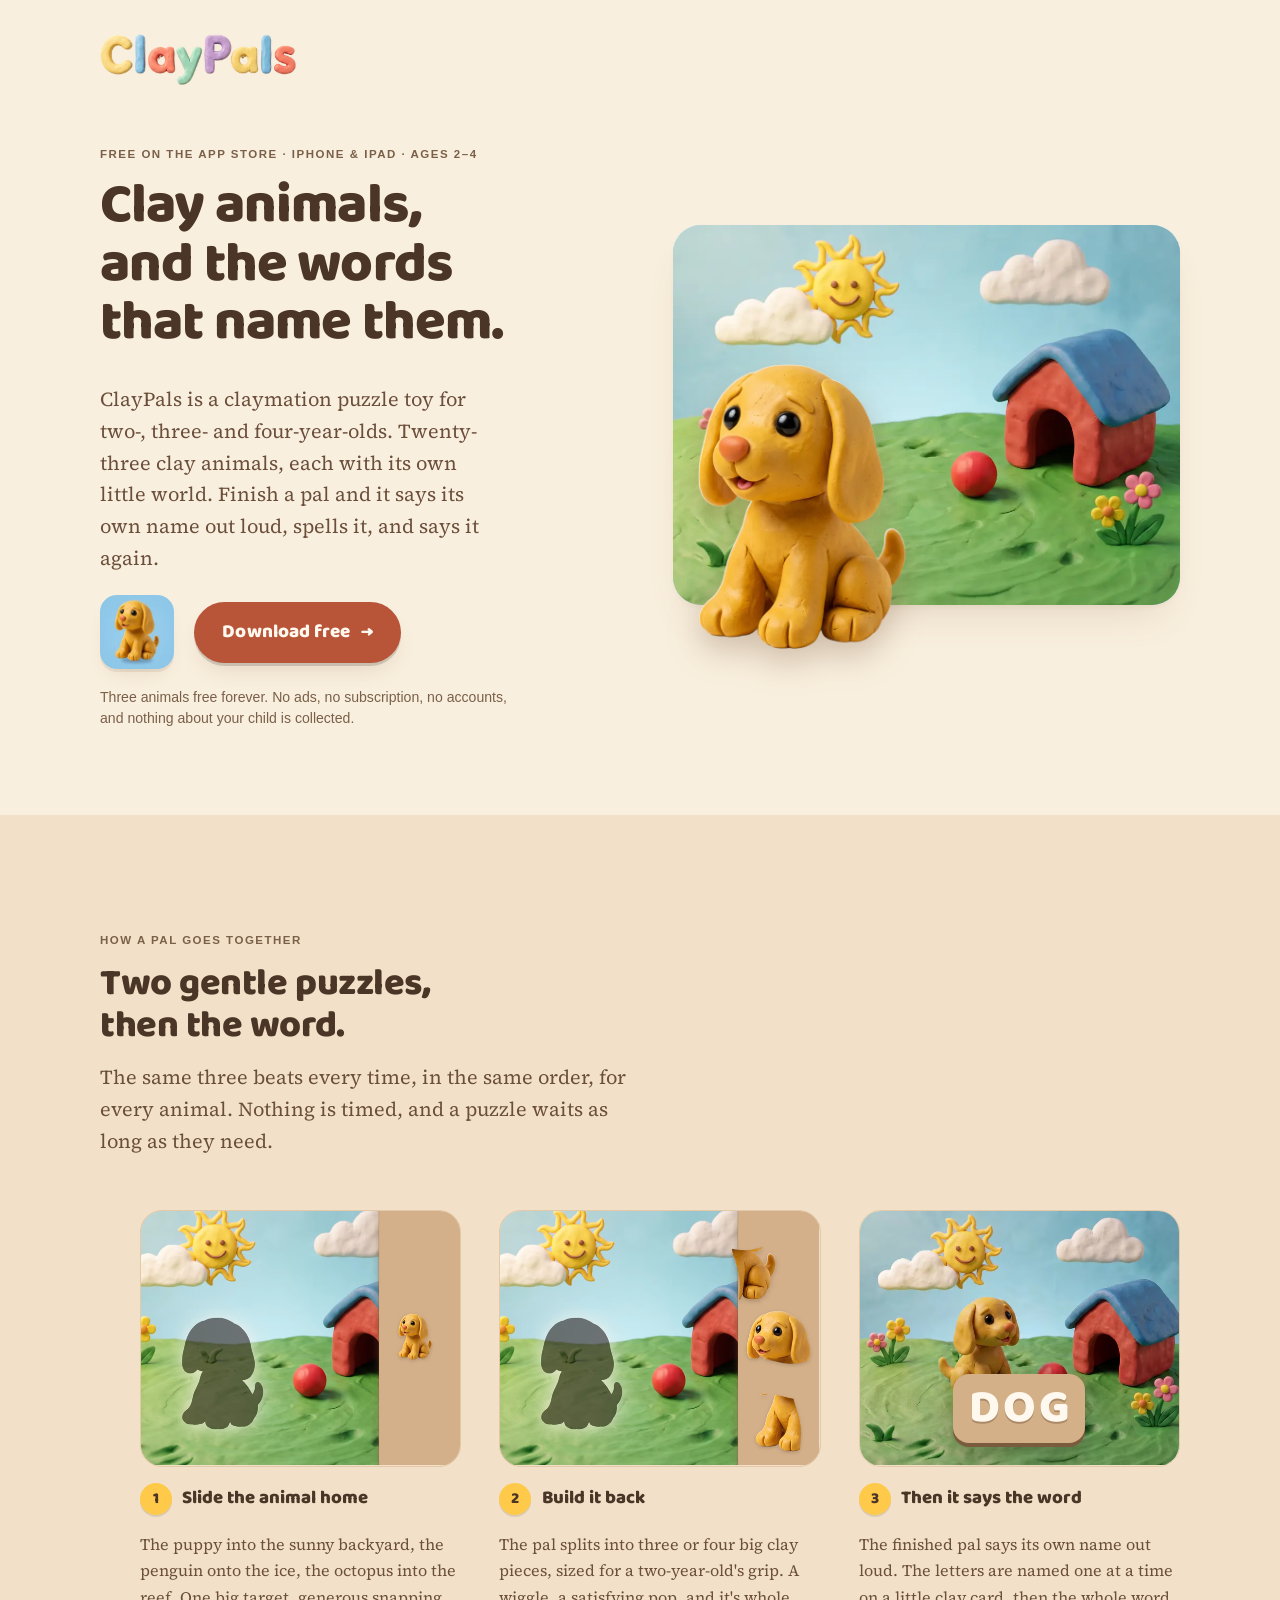
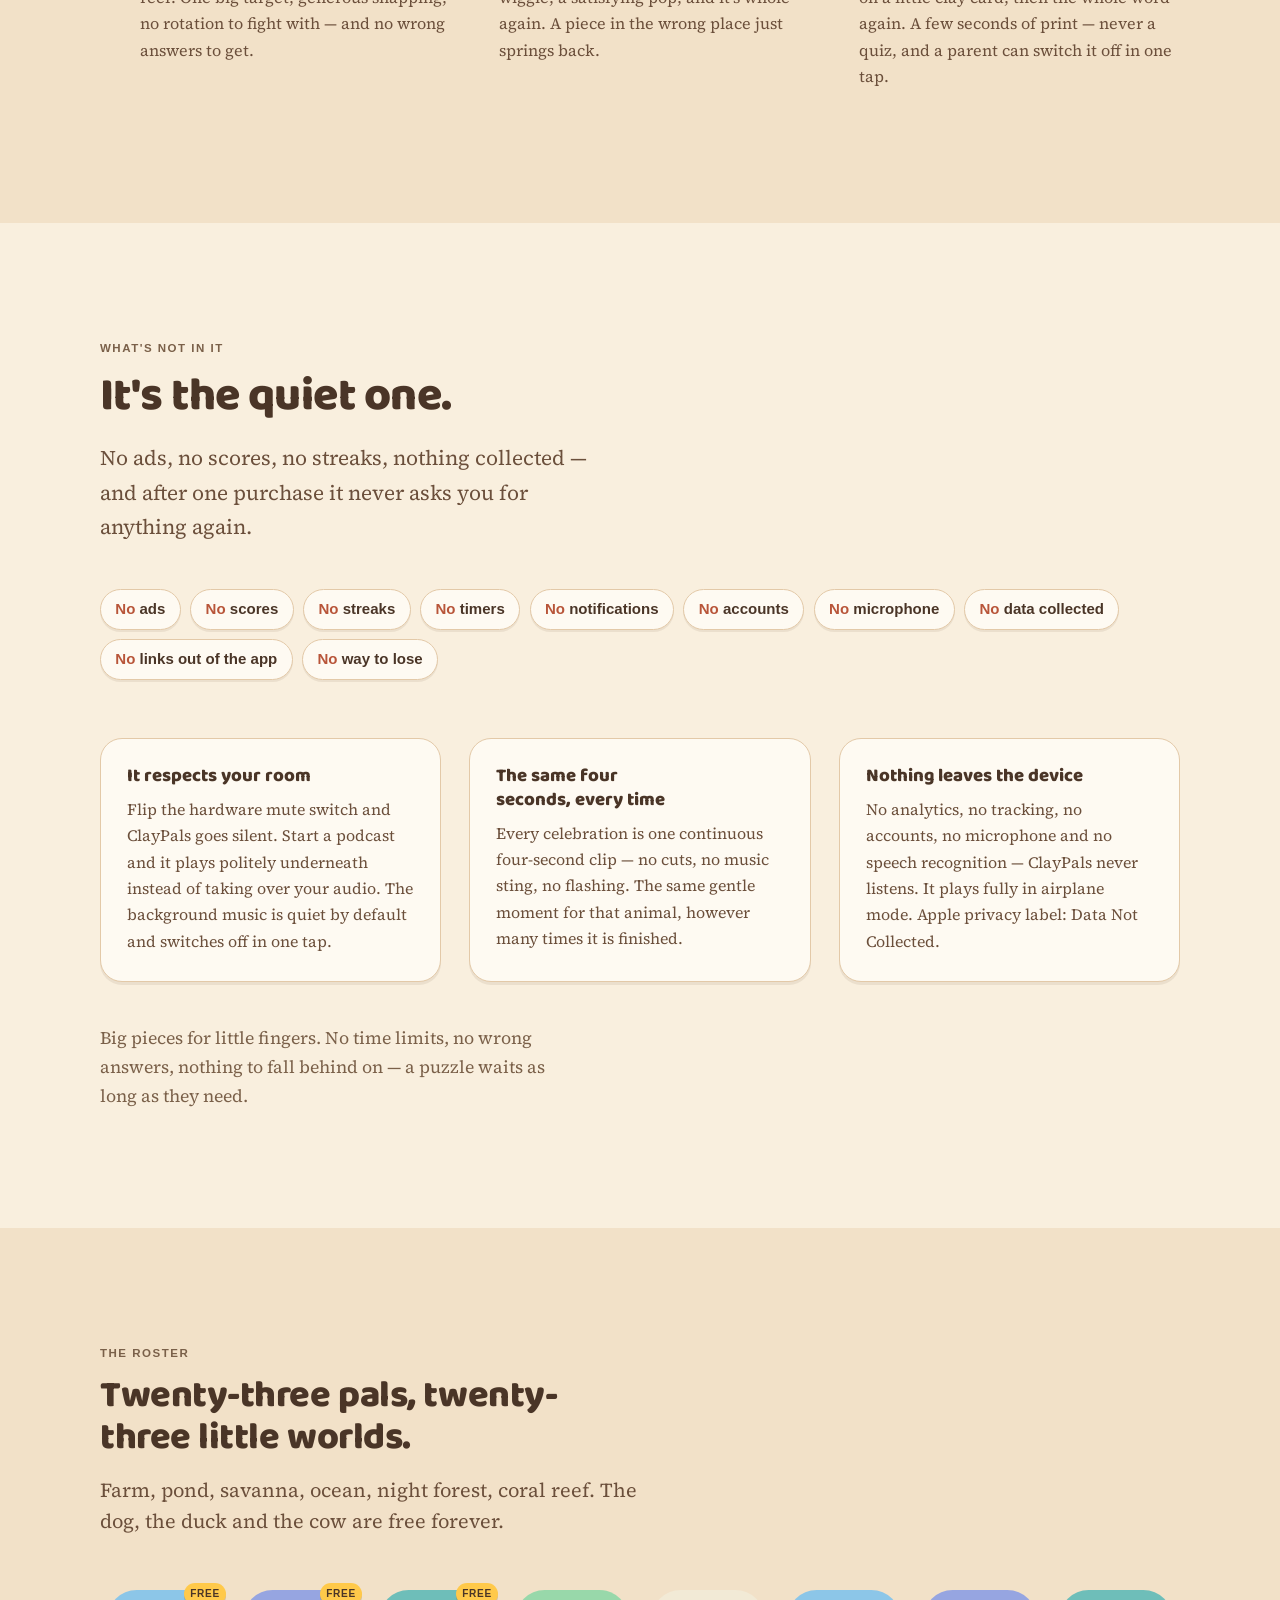
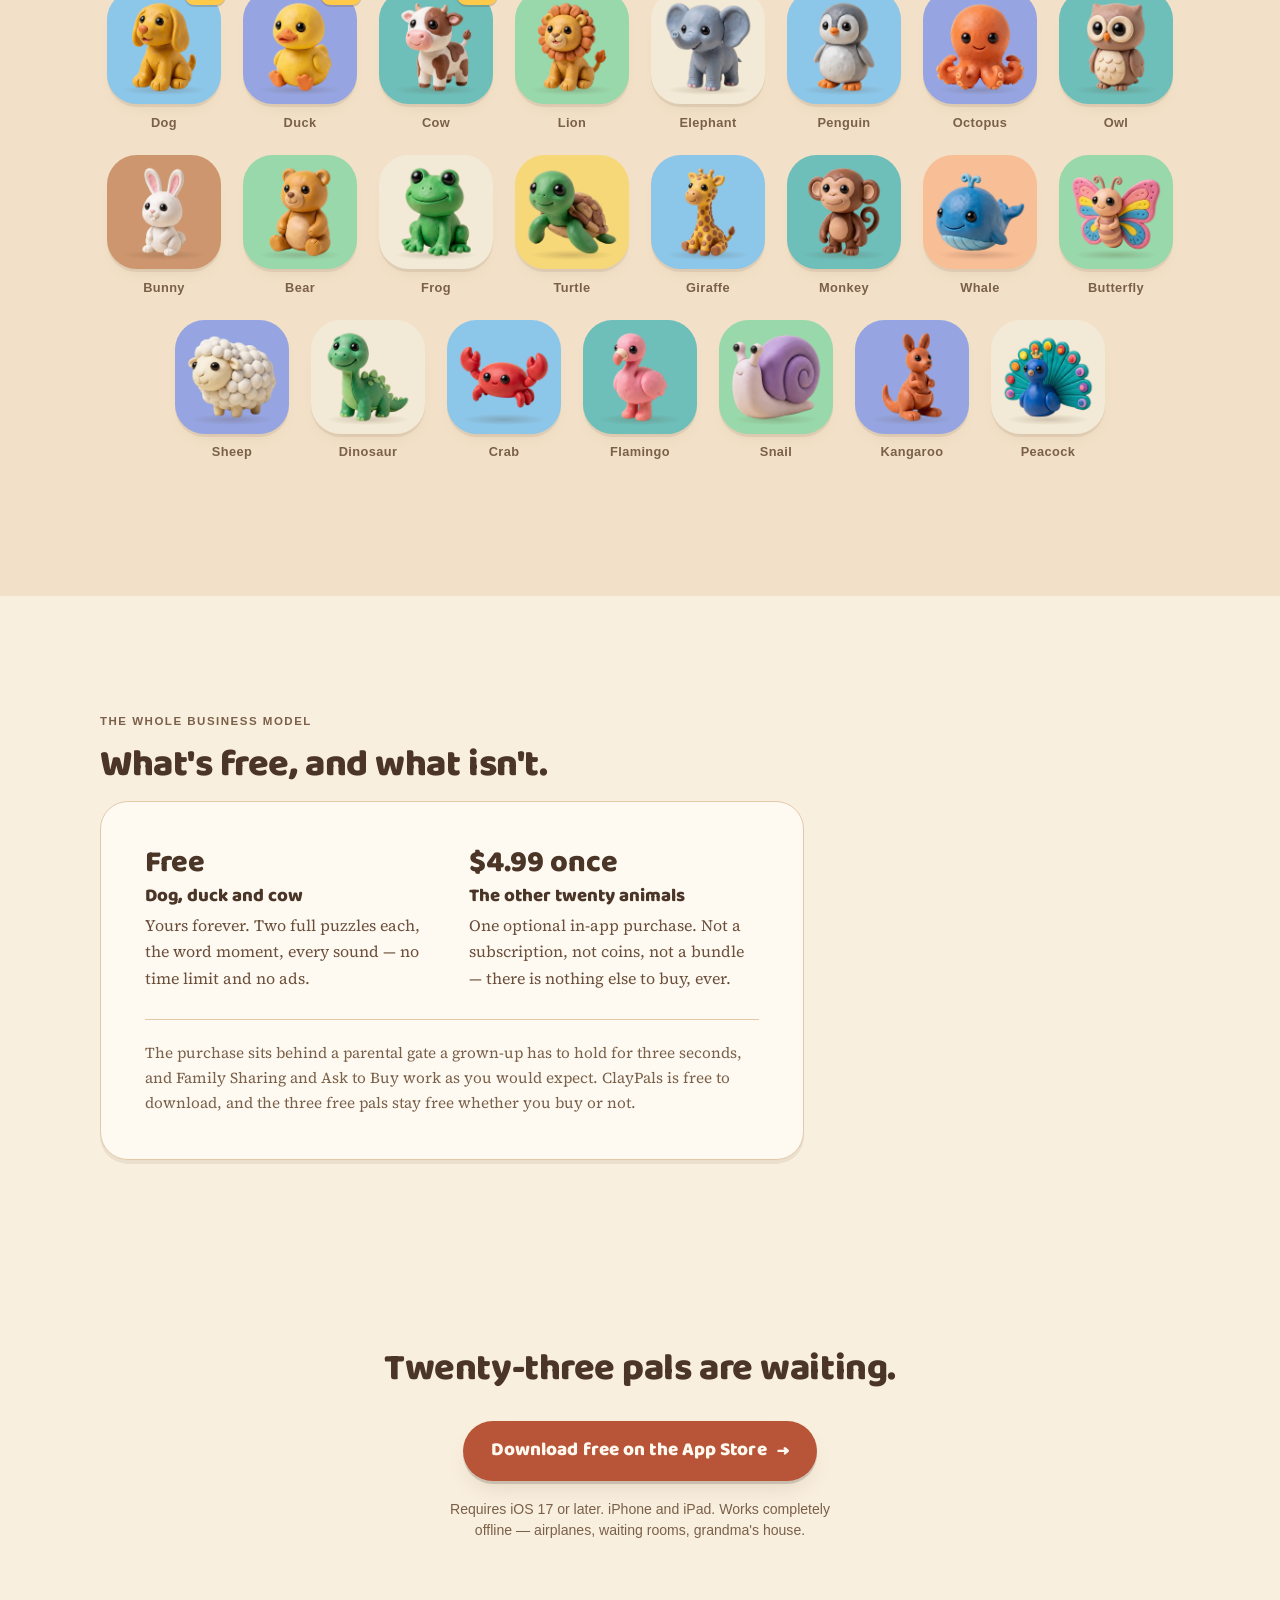
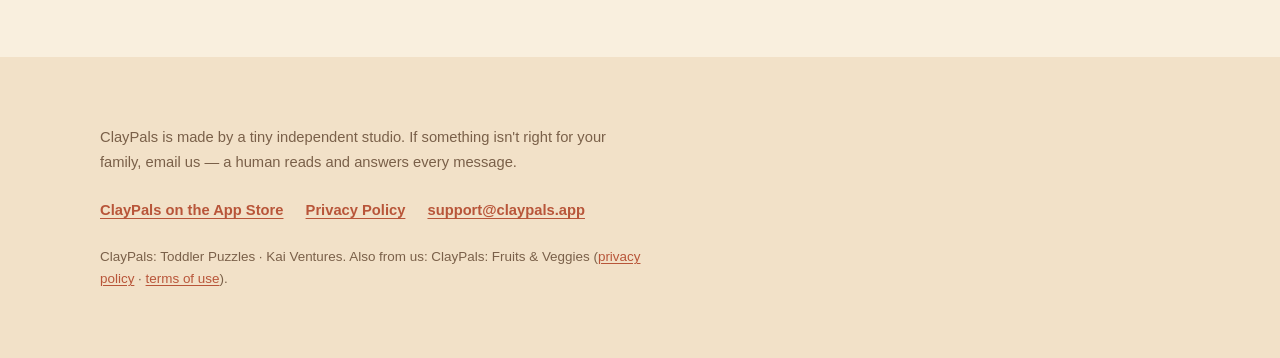
==== index.html @ 38883e99 "site: track App Store clicks as ViewContent / app_store_click Fires Meta ViewContent and a GA4 app_s" ====
<!doctype html>
<html lang="en">
<head>
<!-- Google tag (gtag.js) -->
<script async src="https://www.googletagmanager.com/gtag/js?id=G-KVS5B771EK"></script>
<script>
  window.dataLayer = window.dataLayer || [];
  function gtag(){dataLayer.push(arguments);}
  gtag('js', new Date());

  gtag('config', 'G-KVS5B771EK');
</script>

<!-- Meta Pixel Code -->
<script>
!function(f,b,e,v,n,t,s)
{if(f.fbq)return;n=f.fbq=function(){n.callMethod?
n.callMethod.apply(n,arguments):n.queue.push(arguments)};
if(!f._fbq)f._fbq=n;n.push=n;n.loaded=!0;n.version='2.0';
n.queue=[];t=b.createElement(e);t.async=!0;
t.src=v;s=b.getElementsByTagName(e)[0];
s.parentNode.insertBefore(t,s)}(window, document,'script',
'https://connect.facebook.net/en_US/fbevents.js');
fbq('init', '1693906458397139');
fbq('track', 'PageView');
</script>
<noscript><img height="1" width="1" style="display:none"
src="https://www.facebook.com/tr?id=1693906458397139&ev=PageView&noscript=1"
/></noscript>
<!-- End Meta Pixel Code -->

<meta charset="utf-8">
<meta name="viewport" content="width=device-width, initial-scale=1, viewport-fit=cover">
<title>ClayPals: Toddler Puzzles — a claymation puzzle toy for ages 2–4</title>
<meta name="description" content="Fit the clay puppy into his yard, then build him back from big pieces. 23 clay animals for 2–4 year olds. Free on the App Store — no ads, no scores, nothing collected.">
<link rel="canonical" href="https://claypals.app/">

<meta property="og:type" content="website">
<meta property="og:site_name" content="ClayPals">
<meta property="og:title" content="ClayPals — a claymation puzzle toy for 2–4 year olds">
<meta property="og:description" content="Clay animals, and the words that name them. 23 claymation puzzles, free on the App Store. No ads, no scores, nothing collected.">
<meta property="og:url" content="https://claypals.app/">
<meta property="og:image" content="https://claypals.app/assets/img/og-cover.jpg">
<meta property="og:image:width" content="1200">
<meta property="og:image:height" content="630">
<meta property="og:image:alt" content="A yellow clay puppy sitting in a green clay backyard, beside the word ClayPals.">
<meta name="twitter:card" content="summary_large_image">
<meta name="twitter:title" content="ClayPals — a claymation puzzle toy for 2–4 year olds">
<meta name="twitter:description" content="Clay animals, and the words that name them. Free on the App Store.">
<meta name="twitter:image" content="https://claypals.app/assets/img/og-cover.jpg">

<!-- Light is the default everywhere, regardless of the visitor's OS setting: the
     app itself is warm cream and the page should look like the app. No
     `media=(prefers-color-scheme)` variant here on purpose — a second, dark
     theme-color would hand a dark-mode phone a dark browser chrome around a
     light page. Dark stays available as an explicit opt-in via
     :root[data-theme="dark"]. -->
<meta name="theme-color" content="#f9efde">
<meta name="apple-itunes-app" content="app-id=6794948298">
<link rel="icon" href="assets/icon/favicon-32.png" sizes="32x32">
<link rel="apple-touch-icon" href="assets/icon/apple-touch-icon.png">

<link rel="preload" href="assets/fonts/baloo800.woff2" as="font" type="font/woff2" crossorigin>
<link rel="preload" href="assets/fonts/ss4-400.woff2" as="font" type="font/woff2" crossorigin>

<style>
/* ── Faces ─────────────────────────────────────────────────────────────── */
@font-face{font-family:"Baloo 2";src:url(assets/fonts/baloo800.woff2) format("woff2");font-weight:800;font-style:normal;font-display:swap}
@font-face{font-family:"Baloo 2";src:url(assets/fonts/baloo600.woff2) format("woff2");font-weight:600;font-style:normal;font-display:swap}
@font-face{font-family:"Source Serif 4";src:url(assets/fonts/ss4-400.woff2) format("woff2");font-weight:400;font-style:normal;font-display:swap}
@font-face{font-family:"Source Serif 4";src:url(assets/fonts/ss4-600.woff2) format("woff2");font-weight:600;font-style:normal;font-display:swap}

/* ── Tokens ────────────────────────────────────────────────────────────── */
:root{
  /* Every value below is lifted from the app: ClayPalette.swift, StorePalette
     (ParentalGate.swift) and the tileColor entries in puzzles.json. */
  --bg:#f9efde;            /* ClayPalette.cream */
  --bg-sunk:#f2e1c8;       /* ClayPalette.warmSand */
  --surface:#fefaf2;
  --rim:#e3c9a8;           /* StorePalette.tileRim */
  --ink:#4a3527;
  --ink-body:#6b4f3b;      /* StorePalette.text */
  --ink-soft:#7a6049;
  --terra:#e07a5e;         /* StorePalette.buy */
  --terra-press:#b85539;
  --btn-bg:#b85539;
  --btn-ink:#fff8ee;
  --sky:#8cc6e8;           /* puzzles.json skyBlue — the app icon's ground */
  --shelf:#d3b087;         /* ClayPalette.shelf */
  --shelf-shadow:#7b5b3e;  /* ClayPalette.shelfShadow */
  --star:#ffc94a;          /* StorePalette.star */
  --cast:rgba(123,91,62,.20);
  --cast-soft:rgba(123,91,62,.11);

  --measure:34rem;
  --gutter:clamp(20px,5vw,40px);
  --section:clamp(64px,11vw,116px);
  --radius:28px;
}
/* Dark palette — a dim room, not an inversion. Clay keeps its warmth.
   OPT-IN ONLY. The `@media (prefers-color-scheme:dark)` block that used to sit
   here was removed deliberately: a parent on a dark-mode phone was getting a
   dark page for an app that is warm cream. The tokens in :root above are the
   light ones and they are the default for everyone; dark applies only when
   something explicitly stamps data-theme="dark" on <html>. If a dark rule is
   ever added elsewhere in this file it must be scoped the same way — an
   OS-driven media query anywhere leaves a half-dark page. */
:root[data-theme="dark"]{
  --bg:#241c15; --bg-sunk:#1a140e; --surface:#33261c; --rim:#4c3a2b;
  --ink:#f7e9d4; --ink-body:#e2d1bb; --ink-soft:#bda68d;
  --terra:#ea8b70; --terra-press:#f0a289;
  --btn-bg:#e07a5e; --btn-ink:#2a1e15;
  --shelf:#7b5b3e; --shelf-shadow:#120d09;
  --cast:rgba(0,0,0,.42); --cast-soft:rgba(0,0,0,.28);
}
:root[data-theme="light"]{
  --bg:#f9efde; --bg-sunk:#f2e1c8; --surface:#fefaf2; --rim:#e3c9a8;
  --ink:#4a3527; --ink-body:#6b4f3b; --ink-soft:#7a6049;
  --terra:#e07a5e; --terra-press:#b85539;
  --btn-bg:#b85539; --btn-ink:#fff8ee;
  --shelf:#d3b087; --shelf-shadow:#7b5b3e;
  --cast:rgba(123,91,62,.20); --cast-soft:rgba(123,91,62,.11);
}

/* ── Base ──────────────────────────────────────────────────────────────── */
*,*::before,*::after{box-sizing:border-box}
html{-webkit-text-size-adjust:100%}
body{
  margin:0;background:var(--bg);color:var(--ink-body);
  font-family:"Source Serif 4",Georgia,"Times New Roman",serif;
  font-size:17px;line-height:1.66;
  -webkit-font-smoothing:antialiased;
  overflow-x:hidden;
}
img{max-width:100%;height:auto;display:block}
a{color:var(--terra-press);text-underline-offset:.18em;text-decoration-thickness:.08em}
a:hover{color:var(--terra)}
:focus-visible{outline:3px solid var(--terra);outline-offset:3px;border-radius:6px}

h1,h2,h3,.wordmark,.btn{font-family:"Baloo 2",ui-rounded,"Trebuchet MS",system-ui,sans-serif;font-weight:800;color:var(--ink);text-wrap:balance}
h1{font-size:clamp(2.05rem,6.4vw,3.5rem);line-height:1.05;letter-spacing:-.015em;margin:0 0 .55em}
h2{font-size:clamp(1.55rem,4.4vw,2.35rem);line-height:1.12;letter-spacing:-.012em;margin:0 0 .4em}
h3{font-size:1.16rem;line-height:1.28;margin:0 0 .3em}
p{margin:0 0 1.05em}
p:last-child{margin-bottom:0}

.label{
  font-family:ui-sans-serif,-apple-system,BlinkMacSystemFont,"Segoe UI",Roboto,sans-serif;
  font-size:.72rem;font-weight:650;letter-spacing:.13em;text-transform:uppercase;
  color:var(--ink-soft);margin:0 0 1.1em;
}
.lead{font-size:clamp(1.06rem,2.1vw,1.24rem);line-height:1.6;color:var(--ink-body)}

.wrap{width:min(1080px,100% - var(--gutter)*2);margin-inline:auto}
.prose{max-width:var(--measure)}
section{padding-block:var(--section)}

/* ── Buttons ───────────────────────────────────────────────────────────── */
.btn{
  display:inline-flex;align-items:center;gap:.55em;
  background:var(--btn-bg);color:var(--btn-ink);
  font-size:1.18rem;font-weight:800;letter-spacing:.005em;
  padding:.78em 1.5em;border-radius:999px;text-decoration:none;
  box-shadow:0 3px 0 rgba(0,0,0,.14), 0 12px 22px -8px var(--cast);
  transition:transform .16s cubic-bezier(.2,.9,.3,1.4), box-shadow .16s ease, background-color .16s ease;
}
.btn:hover{color:var(--btn-ink);transform:translateY(-2px);box-shadow:0 5px 0 rgba(0,0,0,.14),0 18px 28px -10px var(--cast)}
.btn:active{transform:translateY(2px);box-shadow:0 1px 0 rgba(0,0,0,.14),0 6px 14px -8px var(--cast)}
.btn .arrow{font-size:.9em;transform:translateY(.04em)}
.btn-note{
  font-family:ui-sans-serif,-apple-system,BlinkMacSystemFont,"Segoe UI",Roboto,sans-serif;
  font-size:.88rem;line-height:1.5;color:var(--ink-soft);margin:1.05em 0 0;max-width:26rem;
}

/* ── Header ────────────────────────────────────────────────────────────── */
.masthead{padding-top:clamp(22px,4vw,34px)}
.wordmark{display:inline-block;text-decoration:none}
.wordmark img{width:clamp(148px,22vw,196px);height:auto}

/* App icon beside the CTA, so the page and the store listing read as one
   product. Corner radius matches how iOS renders a home-screen icon. */
.cta-row{display:flex;align-items:center;gap:clamp(14px,2.5vw,20px);flex-wrap:wrap;margin:0 0 1.05em}
.appicon{
  width:74px;height:74px;flex:none;border-radius:23%;
  box-shadow:0 3px 0 var(--cast-soft),0 10px 20px -10px var(--cast);
}

/* ── Hero ──────────────────────────────────────────────────────────────── */
.hero{padding-top:clamp(30px,6vw,52px);padding-bottom:clamp(48px,8vw,86px)}
.hero-grid{display:grid;gap:clamp(38px,6vw,54px);align-items:center}
@media (min-width:900px){.hero-grid{grid-template-columns:1.02fr 1fr;gap:56px}}
.hero h1{text-wrap:pretty}
.hero .lead{max-width:38ch}
@media (min-width:900px){.hero h1{max-width:15ch;text-wrap:balance}}

/* The diorama: the scene as a photographed plate, the pal standing in it. */
.diorama{position:relative;isolation:isolate;padding-bottom:clamp(26px,5vw,44px)}
.plate{
  position:relative;border-radius:var(--radius);overflow:hidden;
  background:var(--sky);aspect-ratio:4/3;
  box-shadow:0 2px 0 rgba(255,255,255,.5) inset, 0 22px 40px -18px var(--cast), 0 3px 10px -4px var(--cast-soft);
}
.plate img{width:100%;height:100%;object-fit:cover}
.pal{
  position:absolute;left:5%;bottom:0;width:41%;z-index:2;
  filter:drop-shadow(0 14px 16px rgba(123,91,62,.32));
  transform-origin:50% 100%;
}
.pal-shadow{
  position:absolute;left:9%;bottom:calc(clamp(26px,5vw,44px) - 6px);width:40%;height:22px;
  background:radial-gradient(ellipse at center,var(--cast) 0%,rgba(123,91,62,0) 70%);
  z-index:1;
}
:root[data-theme="dark"] .pal-shadow{background:radial-gradient(ellipse at center,rgba(0,0,0,.5) 0%,rgba(0,0,0,0) 70%)}

/* ── Steps ─────────────────────────────────────────────────────────────── */
.band{background:var(--bg-sunk)}
.steps{display:grid;gap:clamp(30px,5vw,44px);margin-top:clamp(34px,5vw,52px)}
@media (min-width:820px){.steps{grid-template-columns:repeat(3,1fr);gap:38px}}
.step{display:grid;gap:1rem;align-content:start}
.step-art{
  position:relative;border-radius:22px;background:var(--surface);
  border:1px solid var(--rim);aspect-ratio:5/4;overflow:hidden;
  display:grid;place-items:center;
}
/* Absolute so the percentage box is definite — a grid row auto-sizes, and a
   percentage height against it silently falls back to auto and overflows. */
.step-art img{position:absolute;inset:0;width:100%;height:100%}
.step-art.bleed img{object-fit:cover}          /* scene composite, pre-cropped 5:4 */
.step-art.inset img{object-fit:contain;padding:18px}   /* cutout, with air around it */
/* Moving panels ride in exactly the same box as the stills — same 5:4 card,
   same 22px radius, same 1px rim, clipped by the card's own overflow:hidden —
   so the three cards still read as one set. Both clips are authored 5:4, so
   `cover` crops nothing; it is here to guarantee the fill if a re-encode ever
   drifts. Absolute for the same reason the images are: a percentage height
   against an auto-sized grid row silently falls back to auto and overflows. */
.step-art video{position:absolute;inset:0;width:100%;height:100%;object-fit:cover;background:var(--bg-sunk)}
.step-art--slide,.step-art--build{background:var(--shelf)}
.step-art--word{background:var(--bg)}
.step-num{
  display:inline-grid;place-items:center;width:2rem;height:2rem;flex:none;
  background:var(--star);color:#4a3527;border-radius:50%;
  font-family:"Baloo 2",ui-rounded,system-ui,sans-serif;font-weight:800;font-size:.98rem;
  box-shadow:0 2px 0 rgba(0,0,0,.10);
}
.step-head{display:flex;align-items:center;gap:.65rem}
.step-head h3{margin:0}
.step p{font-size:1rem;color:var(--ink-body)}

/* Word card — the app's clay name card, rebuilt in CSS. It now sits OVER the
   completion film rather than on an empty panel, which is what the app itself
   does: the card appears on top of the playing clip. Pushed to the bottom of
   the card so it never covers the puppy, and given a soft drop shadow on top
   of its clay ledge so it separates from the grass behind it. */
.wordcard{
  background:var(--shelf);border-radius:16px;padding:.55em .9em;
  box-shadow:0 4px 0 var(--shelf-shadow);display:flex;gap:.18em;
}
.step-art--word .wordcard{
  position:relative;z-index:1;align-self:end;margin-bottom:7%;
  box-shadow:0 4px 0 var(--shelf-shadow), 0 10px 24px rgba(0,0,0,.28);
}
.wordcard span{
  font-family:"Baloo 2",ui-rounded,system-ui,sans-serif;font-weight:800;
  font-size:clamp(2rem,4.4vw,2.9rem);line-height:1.1;color:#fff8ee;
  text-shadow:0 2px 0 rgba(123,91,62,.45);
}

/* ── Quiet section ─────────────────────────────────────────────────────── */
.quiet-statement{font-size:clamp(1.9rem,5.6vw,2.9rem)}
.quiet-sub{font-size:clamp(1.08rem,2.4vw,1.3rem);max-width:32rem;color:var(--ink-body)}
.chips{display:flex;flex-wrap:wrap;gap:.6rem;margin:clamp(30px,5vw,44px) 0 0;padding:0;list-style:none}
.chips li{
  font-family:ui-sans-serif,-apple-system,BlinkMacSystemFont,"Segoe UI",Roboto,sans-serif;
  font-size:.94rem;font-weight:600;color:var(--ink);
  background:var(--surface);border:1px solid var(--rim);
  padding:.46em .95em;border-radius:999px;
  box-shadow:0 2px 0 var(--cast-soft);
}
.chips li b{font-weight:800;color:var(--terra-press)}

.proofs{display:grid;gap:clamp(22px,3.5vw,28px);margin-top:clamp(38px,6vw,58px)}
@media (min-width:760px){.proofs{grid-template-columns:repeat(3,1fr)}}
.proof{
  background:var(--surface);border:1px solid var(--rim);border-radius:22px;
  padding:clamp(20px,3vw,26px);box-shadow:0 3px 0 var(--cast-soft);
}
.proof h3{margin-bottom:.45em}
.proof p{font-size:.99rem;margin:0}
.pace{margin-top:clamp(30px,4vw,42px);font-size:1.1rem;color:var(--ink-soft);max-width:30rem}

/* ── Shelf of animals ──────────────────────────────────────────────────── */
.shelf{display:flex;flex-wrap:wrap;justify-content:center;gap:clamp(14px,2.4vw,22px);margin-top:clamp(36px,5vw,52px);padding:0;list-style:none}
.shelf li{flex:0 1 100px;max-width:150px;text-align:center}  /* 3 across at 390px */
@media (min-width:560px){.shelf li{flex-basis:132px}}
/* 114px lands 8 per row at full width, so 23 breaks 8·8·7 rather than 7·7·7·2. */
@media (min-width:900px){.shelf li{flex-basis:114px}}
.tile{
  position:relative;aspect-ratio:1;border-radius:26%;
  display:grid;place-items:center;padding:9%;
  box-shadow:0 3px 0 var(--cast-soft),0 10px 18px -12px var(--cast);
}
.tile::after{
  content:"";position:absolute;inset:auto 14% 8% 14%;height:9%;border-radius:50%;
  background:radial-gradient(ellipse at center,rgba(90,62,40,.22) 0%,rgba(90,62,40,0) 72%);
}
.tile img{position:relative;z-index:1;width:100%}
.tile .free{
  position:absolute;z-index:2;top:-7px;right:-5px;
  font-family:ui-sans-serif,-apple-system,BlinkMacSystemFont,"Segoe UI",Roboto,sans-serif;
  font-size:.63rem;font-weight:800;letter-spacing:.07em;text-transform:uppercase;
  background:var(--star);color:#4a3527;padding:.28em .6em;border-radius:999px;
  box-shadow:0 2px 0 rgba(123,91,62,.28);
}
.shelf .name{
  display:block;margin-top:.6em;
  font-family:ui-sans-serif,-apple-system,BlinkMacSystemFont,"Segoe UI",Roboto,sans-serif;
  font-size:.8rem;font-weight:600;letter-spacing:.03em;color:var(--ink-soft);
}

/* ── Price ─────────────────────────────────────────────────────────────── */
.price-card{
  background:var(--surface);border:1px solid var(--rim);border-radius:var(--radius);
  padding:clamp(26px,5vw,44px);box-shadow:0 4px 0 var(--cast-soft);
  max-width:44rem;
}
.price-split{display:grid;gap:clamp(20px,3vw,30px);margin:0 0 1.6em;padding:0;list-style:none}
@media (min-width:640px){.price-split{grid-template-columns:1fr 1fr;gap:34px}}
.price-split h3{margin-bottom:.25em}
.price-split .amount{
  font-family:"Baloo 2",ui-rounded,system-ui,sans-serif;font-weight:800;
  font-size:1.9rem;color:var(--ink);line-height:1.1;display:block;margin-bottom:.18em;
}
.price-split p{font-size:.99rem;margin:0}
.fineprint{font-size:.95rem;color:var(--ink-soft);border-top:1px solid var(--rim);padding-top:1.3em;margin-top:0}

/* ── Closing + footer ──────────────────────────────────────────────────── */
.closing{text-align:center;padding-top:clamp(38px,6vw,72px)}
.closing .btn{margin-top:.8em}
.closing .btn-note{margin-inline:auto}
footer{
  background:var(--bg-sunk);padding-block:clamp(44px,7vw,68px);
  font-family:ui-sans-serif,-apple-system,BlinkMacSystemFont,"Segoe UI",Roboto,sans-serif;
  font-size:.92rem;color:var(--ink-soft);
}
footer p{max-width:34rem}
.footlinks{display:flex;flex-wrap:wrap;gap:.5em 1.5em;margin:1.6em 0 1.6em;padding:0;list-style:none}
.footlinks a{font-weight:600}
.colophon{font-size:.84rem;color:var(--ink-soft)}

/* ── Motion ────────────────────────────────────────────────────────────── */
.js .reveal{opacity:0;transform:translateY(16px)}
.js .reveal.in{opacity:1;transform:none;transition:opacity .6s ease,transform .6s cubic-bezier(.22,.8,.3,1)}
.js .shelf li{opacity:0;transform:translateY(12px) scale(.96)}
.js .shelf li.in{opacity:1;transform:none;transition:opacity .5s ease,transform .5s cubic-bezier(.22,.9,.3,1.15);transition-delay:calc(var(--i) * 26ms)}
.shelf li .tile{transition:transform .22s cubic-bezier(.2,.9,.3,1.5)}
.shelf li:hover .tile{transform:translateY(-5px) rotate(-1.4deg)}

/* One orchestrated arrival: the plate settles, then the pal drops into it. */
.js .plate{animation:plate-in .7s cubic-bezier(.22,.8,.3,1) both}
.js .pal{animation:pal-drop .78s cubic-bezier(.3,.7,.4,1) .34s both}
.js .pal-shadow{animation:shadow-in .5s ease .82s both}
@keyframes plate-in{from{opacity:0;transform:translateY(18px) scale(.985)}to{opacity:1;transform:none}}
@keyframes pal-drop{
  0%{opacity:0;transform:translateY(-38%) scaleY(1.06) scaleX(.96)}
  55%{opacity:1}
  72%{transform:translateY(0) scaleY(.90) scaleX(1.07)}
  86%{transform:translateY(0) scaleY(1.04) scaleX(.98)}
  100%{opacity:1;transform:translateY(0) scale(1)}
}
@keyframes shadow-in{from{opacity:0}to{opacity:1}}

@media (prefers-reduced-motion:reduce){
  *,*::before,*::after{animation-duration:.001ms !important;animation-delay:0ms !important;transition-duration:.001ms !important}
  .js .reveal,.js .shelf li{opacity:1;transform:none}
  /* Looping video is motion too, and this is a page about a calm product. The
     poster takes the video's place — same frame, same box, so the card is not
     visibly emptier, it just stops moving. The inline script after the steps
     is what stops the file being DOWNLOADED; this rule is what stops it being
     SEEN, and it holds with JavaScript off. */
  .step-art video{display:none}
  .step-art--slide{background:url(assets/img/slide-dog-poster.webp) center/cover no-repeat}
  .step-art--build{background:url(assets/img/build-dog-poster.webp) center/cover no-repeat}
  .step-art--word{background:url(assets/img/word-dog-poster.webp) center/cover no-repeat}
}
</style>
</head>
<body>
<script>document.documentElement.classList.add("js");</script>

<header class="masthead">
  <div class="wrap">
    <a class="wordmark" href="./">
      <img src="assets/img/wordmark-320.webp"
           srcset="assets/img/wordmark-320.webp 320w, assets/img/wordmark-560.webp 560w"
           sizes="(min-width:900px) 196px, 22vw"
           width="320" height="83" alt="ClayPals" fetchpriority="high" decoding="async">
    </a>
  </div>
</header>

<main>
  <!-- ── Hero ──────────────────────────────────────────────────────────── -->
  <section class="hero">
    <div class="wrap hero-grid">
      <div>
        <p class="label">Free on the App&nbsp;Store · iPhone &amp; iPad · Ages&nbsp;2–4</p>
        <h1>Clay animals, and the words that name them.</h1>
        <p class="lead">ClayPals is a claymation puzzle toy for two-, three- and four-year-olds.
          Twenty-three clay animals, each with its own little world. Finish a pal and it says
          its own name out loud, spells it, and says it again.</p>
        <div class="cta-row">
          <img class="appicon" src="assets/icon/icon-160.webp" width="160" height="160"
               decoding="async" alt="The ClayPals app icon: a yellow clay puppy on a sky-blue ground.">
          <a class="btn" data-cta="hero" href="https://apps.apple.com/us/app/claypals-toddler-puzzles/id6794948298">
            Download free <span class="arrow" aria-hidden="true">→</span></a>
        </div>
        <p class="btn-note">Three animals free forever. No ads, no subscription, no accounts,
          and nothing about your child is collected.</p>
      </div>

      <div class="diorama">
        <div class="plate">
          <img src="assets/img/hero-scene-960.webp"
               srcset="assets/img/hero-scene-960.webp 960w, assets/img/hero-scene-1440.webp 1440w"
               sizes="(min-width:900px) 46vw, 92vw"
               width="960" height="717" fetchpriority="high" decoding="async"
               alt="A clay backyard scene: green modelling-clay grass, a red dog house with a blue roof, a smiling sun and soft white clouds.">
        </div>
        <div class="pal-shadow" aria-hidden="true"></div>
        <img class="pal" src="assets/img/hero-dog-440.webp"
             srcset="assets/img/hero-dog-440.webp 440w, assets/img/hero-dog-640.webp 640w"
             sizes="(min-width:900px) 22vw, 44vw"
             width="440" height="604" decoding="async"
             alt="A yellow clay puppy sitting up, ready to be dropped into the scene.">
      </div>
    </div>
  </section>

  <!-- ── How it plays ──────────────────────────────────────────────────── -->
  <section class="band">
    <div class="wrap">
      <div class="prose reveal">
        <p class="label">How a pal goes together</p>
        <h2>Two gentle puzzles, then the word.</h2>
        <p class="lead">The same three beats every time, in the same order, for every animal.
          Nothing is timed, and a puzzle waits as long as they need.</p>
      </div>

      <ol class="steps">
        <li class="step reveal">
          <!-- The dog, not the penguin. The three cards are one sentence — slide
               the dog home, build the dog back, the dog says its word — and
               changing the subject halfway breaks it. Variety is the roster
               section's job; it shows all 23.
               On the deliberate overlap with the hero: the hero DROPS a bare
               cutout from above onto a bare scene. This is the app itself —
               the whole pal travelling SIDEWAYS off the shelf into a silhouette,
               with the tray and the home button in frame. Same dog, different
               axis, different context, so the two read as one motif rather than
               one animation played twice. -->
          <div class="step-art step-art--slide">
            <video width="640" height="512" autoplay muted loop playsinline preload="metadata"
                   poster="assets/img/slide-dog-poster.webp"
                   aria-label="The whole clay puppy slid off the shelf and into his own outline in the sunny backyard, where he settles with a little bounce.">
              <source src="assets/video/slide-dog.webm" type="video/webm">
              <source src="assets/video/slide-dog.mp4" type="video/mp4">
            </video>
          </div>
          <div class="step-head"><span class="step-num" aria-hidden="true">1</span><h3>Slide the animal home</h3></div>
          <p>The puppy into the sunny backyard, the penguin onto the ice, the octopus into the
            reef. One big target, generous snapping, no rotation to fight with — and no wrong
            answers to get.</p>
        </li>
        <li class="step reveal">
          <!-- The still that used to sit here showed the puppy mid-split, and it
               read as a rendering glitch rather than as puzzle pieces. This is the
               real Layer 2, recorded off the app: three pieces lifted from the
               shelf and pressed into the silhouette. `muted` AND `playsinline` are
               both load-bearing — iOS Safari refuses to autoplay without either,
               and a parent opening this from a text message is the case that
               matters most. WebM first so Chrome and Firefox take the smaller
               file; Safari falls through to the H.264 MP4. -->
          <div class="step-art step-art--build">
            <video width="640" height="512" autoplay muted loop playsinline preload="metadata"
                   poster="assets/img/build-dog-poster.webp"
                   aria-label="The clay puppy's three pieces — body, head and paws — lifted one at a time from the shelf and pressed into his silhouette until he is whole again.">
              <source src="assets/video/build-dog.webm" type="video/webm">
              <source src="assets/video/build-dog.mp4" type="video/mp4">
            </video>
          </div>
          <div class="step-head"><span class="step-num" aria-hidden="true">2</span><h3>Build it back</h3></div>
          <p>The pal splits into three or four big clay pieces, sized for a two-year-old's grip.
            A wiggle, a satisfying pop, and it's whole again. A piece in the wrong place just
            springs back.</p>
        </li>
        <li class="step reveal">
          <!-- The dog completion film the app itself plays, straight from the
               bundle (ClayPals/Resources/video/dog_completion.mp4), transcoded off
               HEVC because Chrome and Firefox will not decode it. The word card
               stays on top rather than being replaced by the film: the panel is
               about the WORD, and card-over-film is exactly what a child sees. -->
          <div class="step-art step-art--word">
            <video width="640" height="512" autoplay muted loop playsinline preload="metadata"
                   poster="assets/img/word-dog-poster.webp"
                   aria-label="The finished clay puppy trotting across his sunny backyard after his name is read out.">
              <source src="assets/video/word-dog.webm" type="video/webm">
              <source src="assets/video/word-dog.mp4" type="video/mp4">
            </video>
            <div class="wordcard" aria-hidden="true"><span>D</span><span>O</span><span>G</span></div>
          </div>
          <div class="step-head"><span class="step-num" aria-hidden="true">3</span><h3>Then it says the word</h3></div>
          <p>The finished pal says its own name out loud. The letters are named one at a time on
            a little clay card, then the whole word again. A few seconds of print — never a quiz,
            and a parent can switch it off in one tap.</p>
        </li>
      </ol>
      <script>
      /* prefers-reduced-motion, the download half. The media query above hides
         the two panel videos, but `autoplay` has already told the browser to go
         and fetch them — hiding an element does not cancel that. Removing the
         <source> children and calling load() aborts the selection before the
         response lands, so a visitor who has asked for less motion also pays
         none of the bytes for it.
         This runs inline, immediately after the elements it edits, rather than
         from the script at the end of the body: by then the fetch is already in
         flight. Guarded on matchMedia so an old browser simply keeps playing. */
      (function () {
        if (!window.matchMedia || !matchMedia("(prefers-reduced-motion: reduce)").matches) return;
        var vids = document.querySelectorAll(".steps video");
        for (var i = 0; i < vids.length; i++) {
          var v = vids[i];
          v.removeAttribute("autoplay");
          while (v.firstElementChild) v.removeChild(v.firstElementChild);
          v.pause();
          v.load();
        }
      })();
      </script>
    </div>
  </section>

  <!-- ── The quiet one ─────────────────────────────────────────────────── -->
  <section>
    <div class="wrap">
      <div class="prose reveal">
        <p class="label">What's not in it</p>
        <h2 class="quiet-statement">It's the quiet one.</h2>
        <p class="quiet-sub">No ads, no scores, no streaks, nothing collected — and after one
          purchase it never asks you for anything again.</p>
      </div>

      <ul class="chips reveal">
        <li><b>No</b> ads</li>
        <li><b>No</b> scores</li>
        <li><b>No</b> streaks</li>
        <li><b>No</b> timers</li>
        <li><b>No</b> notifications</li>
        <li><b>No</b> accounts</li>
        <li><b>No</b> microphone</li>
        <li><b>No</b> data collected</li>
        <li><b>No</b> links out of the app</li>
        <li><b>No</b> way to lose</li>
      </ul>

      <div class="proofs">
        <div class="proof reveal">
          <h3>It respects your room</h3>
          <p>Flip the hardware mute switch and ClayPals goes silent. Start a podcast and it plays
            politely underneath instead of taking over your audio. The background music is quiet
            by default and switches off in one tap.</p>
        </div>
        <div class="proof reveal">
          <h3>The same four seconds, every time</h3>
          <p>Every celebration is one continuous four-second clip — no cuts, no music sting, no
            flashing. The same gentle moment for that animal, however many times it is finished.</p>
        </div>
        <div class="proof reveal">
          <h3>Nothing leaves the device</h3>
          <p>No analytics, no tracking, no accounts, no microphone and no speech recognition —
            ClayPals never listens. It plays fully in airplane mode. Apple privacy label:
            Data Not Collected.</p>
        </div>
      </div>

      <p class="pace reveal">Big pieces for little fingers. No time limits, no wrong answers,
        nothing to fall behind on — a puzzle waits as long as they need.</p>
    </div>
  </section>

  <!-- ── The 23 ────────────────────────────────────────────────────────── -->
  <section class="band">
    <div class="wrap">
      <div class="prose reveal">
        <p class="label">The roster</p>
        <h2>Twenty-three pals, twenty-three little worlds.</h2>
        <p class="lead">Farm, pond, savanna, ocean, night forest, coral reef. The dog, the duck
          and the cow are free forever.</p>
      </div>
      <ul class="shelf" id="shelf">
        <li style="--i:0">
          <div class="tile" style="background:rgb(140,198,232)">
            <span class="free">Free</span>
            <img src="assets/img/animals/dog.webp" width="400" height="400"
                 loading="lazy" decoding="async" alt="A clay dog.">
          </div>
          <span class="name">Dog</span>
        </li>
        <li style="--i:1">
          <div class="tile" style="background:rgb(150,165,225)">
            <span class="free">Free</span>
            <img src="assets/img/animals/duck.webp" width="400" height="400"
                 loading="lazy" decoding="async" alt="A clay duck.">
          </div>
          <span class="name">Duck</span>
        </li>
        <li style="--i:2">
          <div class="tile" style="background:rgb(110,190,185)">
            <span class="free">Free</span>
            <img src="assets/img/animals/cow.webp" width="400" height="400"
                 loading="lazy" decoding="async" alt="A clay cow.">
          </div>
          <span class="name">Cow</span>
        </li>
        <li style="--i:3">
          <div class="tile" style="background:rgb(152,216,170)">
            <img src="assets/img/animals/lion.webp" width="400" height="400"
                 loading="lazy" decoding="async" alt="A clay lion.">
          </div>
          <span class="name">Lion</span>
        </li>
        <li style="--i:4">
          <div class="tile" style="background:rgb(242,234,214)">
            <img src="assets/img/animals/elephant.webp" width="400" height="400"
                 loading="lazy" decoding="async" alt="A clay elephant.">
          </div>
          <span class="name">Elephant</span>
        </li>
        <li style="--i:5">
          <div class="tile" style="background:rgb(140,198,232)">
            <img src="assets/img/animals/penguin.webp" width="400" height="400"
                 loading="lazy" decoding="async" alt="A clay penguin.">
          </div>
          <span class="name">Penguin</span>
        </li>
        <li style="--i:6">
          <div class="tile" style="background:rgb(150,165,225)">
            <img src="assets/img/animals/octopus.webp" width="400" height="400"
                 loading="lazy" decoding="async" alt="A clay octopus.">
          </div>
          <span class="name">Octopus</span>
        </li>
        <li style="--i:7">
          <div class="tile" style="background:rgb(110,190,185)">
            <img src="assets/img/animals/owl.webp" width="400" height="400"
                 loading="lazy" decoding="async" alt="A clay owl.">
          </div>
          <span class="name">Owl</span>
        </li>
        <li style="--i:8">
          <div class="tile" style="background:rgb(205,150,110)">
            <img src="assets/img/animals/bunny.webp" width="400" height="400"
                 loading="lazy" decoding="async" alt="A clay bunny.">
          </div>
          <span class="name">Bunny</span>
        </li>
        <li style="--i:9">
          <div class="tile" style="background:rgb(152,216,170)">
            <img src="assets/img/animals/bear.webp" width="400" height="400"
                 loading="lazy" decoding="async" alt="A clay bear.">
          </div>
          <span class="name">Bear</span>
        </li>
        <li style="--i:10">
          <div class="tile" style="background:rgb(242,234,214)">
            <img src="assets/img/animals/frog.webp" width="400" height="400"
                 loading="lazy" decoding="async" alt="A clay frog.">
          </div>
          <span class="name">Frog</span>
        </li>
        <li style="--i:11">
          <div class="tile" style="background:rgb(246,216,120)">
            <img src="assets/img/animals/turtle.webp" width="400" height="400"
                 loading="lazy" decoding="async" alt="A clay turtle.">
          </div>
          <span class="name">Turtle</span>
        </li>
        <li style="--i:12">
          <div class="tile" style="background:rgb(140,198,232)">
            <img src="assets/img/animals/giraffe.webp" width="400" height="400"
                 loading="lazy" decoding="async" alt="A clay giraffe.">
          </div>
          <span class="name">Giraffe</span>
        </li>
        <li style="--i:13">
          <div class="tile" style="background:rgb(110,190,185)">
            <img src="assets/img/animals/monkey.webp" width="400" height="400"
                 loading="lazy" decoding="async" alt="A clay monkey.">
          </div>
          <span class="name">Monkey</span>
        </li>
        <li style="--i:14">
          <div class="tile" style="background:rgb(248,190,150)">
            <img src="assets/img/animals/whale.webp" width="400" height="400"
                 loading="lazy" decoding="async" alt="A clay whale.">
          </div>
          <span class="name">Whale</span>
        </li>
        <li style="--i:15">
          <div class="tile" style="background:rgb(152,216,170)">
            <img src="assets/img/animals/butterfly.webp" width="400" height="400"
                 loading="lazy" decoding="async" alt="A clay butterfly.">
          </div>
          <span class="name">Butterfly</span>
        </li>
        <li style="--i:16">
          <div class="tile" style="background:rgb(150,165,225)">
            <img src="assets/img/animals/sheep.webp" width="400" height="400"
                 loading="lazy" decoding="async" alt="A clay sheep.">
          </div>
          <span class="name">Sheep</span>
        </li>
        <li style="--i:17">
          <div class="tile" style="background:rgb(242,234,214)">
            <img src="assets/img/animals/dino.webp" width="400" height="400"
                 loading="lazy" decoding="async" alt="A clay dinosaur.">
          </div>
          <span class="name">Dinosaur</span>
        </li>
        <li style="--i:18">
          <div class="tile" style="background:rgb(140,198,232)">
            <img src="assets/img/animals/crab.webp" width="400" height="400"
                 loading="lazy" decoding="async" alt="A clay crab.">
          </div>
          <span class="name">Crab</span>
        </li>
        <li style="--i:19">
          <div class="tile" style="background:rgb(110,190,185)">
            <img src="assets/img/animals/flamingo.webp" width="400" height="400"
                 loading="lazy" decoding="async" alt="A clay flamingo.">
          </div>
          <span class="name">Flamingo</span>
        </li>
        <li style="--i:20">
          <div class="tile" style="background:rgb(152,216,170)">
            <img src="assets/img/animals/snail.webp" width="400" height="400"
                 loading="lazy" decoding="async" alt="A clay snail.">
          </div>
          <span class="name">Snail</span>
        </li>
        <li style="--i:21">
          <div class="tile" style="background:rgb(150,165,225)">
            <img src="assets/img/animals/kangaroo.webp" width="400" height="400"
                 loading="lazy" decoding="async" alt="A clay kangaroo.">
          </div>
          <span class="name">Kangaroo</span>
        </li>
        <li style="--i:22">
          <div class="tile" style="background:rgb(242,234,214)">
            <img src="assets/img/animals/peacock.webp" width="400" height="400"
                 loading="lazy" decoding="async" alt="A clay peacock.">
          </div>
          <span class="name">Peacock</span>
        </li>
      </ul>
    </div>
  </section>

  <!-- ── Price ─────────────────────────────────────────────────────────── -->
  <section>
    <div class="wrap">
      <div class="prose reveal">
        <p class="label">The whole business model</p>
        <h2>What's free, and what isn't.</h2>
      </div>
      <div class="price-card reveal">
        <ul class="price-split">
          <li>
            <span class="amount">Free</span>
            <h3>Dog, duck and cow</h3>
            <p>Yours forever. Two full puzzles each, the word moment, every sound — no time
              limit and no ads.</p>
          </li>
          <li>
            <span class="amount">$4.99 once</span>
            <h3>The other twenty animals</h3>
            <p>One optional in-app purchase. Not a subscription, not coins, not a bundle —
              there is nothing else to buy, ever.</p>
          </li>
        </ul>
        <p class="fineprint">The purchase sits behind a parental gate a grown-up has to hold for
          three seconds, and Family Sharing and Ask&nbsp;to&nbsp;Buy work as you would expect.
          ClayPals is free to download, and the three free pals stay free whether you buy or not.</p>
      </div>
    </div>
  </section>

  <!-- ── Closing ───────────────────────────────────────────────────────── -->
  <section class="closing">
    <div class="wrap prose" style="margin-inline:auto">
      <h2 class="reveal">Twenty-three pals are waiting.</h2>
      <p class="reveal"><a class="btn" data-cta="closing" href="https://apps.apple.com/us/app/claypals-toddler-puzzles/id6794948298">
        Download free on the App&nbsp;Store <span class="arrow" aria-hidden="true">→</span></a></p>
      <p class="btn-note reveal">Requires iOS&nbsp;17 or later. iPhone and iPad. Works completely
        offline — airplanes, waiting rooms, grandma's house.</p>
    </div>
  </section>
</main>

<footer>
  <div class="wrap">
    <p>ClayPals is made by a tiny independent studio. If something isn't right for your family,
      email us — a human reads and answers every message.</p>
    <ul class="footlinks">
      <li><a data-cta="footer" href="https://apps.apple.com/us/app/claypals-toddler-puzzles/id6794948298">ClayPals on the App&nbsp;Store</a></li>
      <li><a href="privacy.html">Privacy Policy</a></li>
      <li><a href="mailto:support@claypals.app">support@claypals.app</a></li>
    </ul>
    <p class="colophon">ClayPals: Toddler Puzzles · Kai Ventures.
      Also from us: ClayPals: Fruits &amp; Veggies (<a href="produce/privacy.html">privacy policy</a> · <a href="produce/terms.html">terms of use</a>).</p>
  </div>
</footer>

<script>
(function(){
  var reduce = window.matchMedia("(prefers-reduced-motion: reduce)").matches;
  if (reduce || !("IntersectionObserver" in window)) {
    document.querySelectorAll(".reveal,.shelf li").forEach(function(el){ el.classList.add("in"); });
    return;
  }
  var io = new IntersectionObserver(function(entries){
    entries.forEach(function(e){
      if (e.isIntersecting) { e.target.classList.add("in"); io.unobserve(e.target); }
    });
  }, { rootMargin: "0px 0px -8% 0px", threshold: 0.08 });
  document.querySelectorAll(".reveal,.shelf li").forEach(function(el){ io.observe(el); });
})();
</script>

<script>
/* Outbound App Store clicks -> Meta ViewContent + GA4 app_store_click.
   Delegated so every link to apps.apple.com is covered, including any added
   later. Both tags are optional at runtime: if an ad blocker stopped gtag.js
   or fbevents.js from loading, the guards below keep the click working
   normally instead of throwing on a missing global. */
(function () {
  document.addEventListener('click', function (ev) {
    var a = ev.target.closest && ev.target.closest('a[href*="apps.apple.com"]');
    if (!a) return;
    var where = a.getAttribute('data-cta') || 'other';

    if (typeof fbq === 'function') {
      fbq('track', 'ViewContent');
    }
    if (typeof gtag === 'function') {
      /* transport_type 'beacon' matters here: these links navigate in the same
         tab, so a plain request can be cancelled as the page unloads. A beacon
         is handed to the browser to deliver after we are gone. */
      gtag('event', 'app_store_click', {
        'event_category': 'outbound',
        'event_label': where,
        'transport_type': 'beacon'
      });
    }
  }, true);
})();
</script>

<script type="application/ld+json">
{
  "@context":"https://schema.org",
  "@type":"MobileApplication",
  "name":"ClayPals: Toddler Puzzles",
  "operatingSystem":"iOS 17.0 or later",
  "applicationCategory":"EducationalApplication",
  "url":"https://apps.apple.com/us/app/claypals-toddler-puzzles/id6794948298",
  "description":"A claymation puzzle toy for 2–4 year olds. Fit the clay animal into its scene, then rebuild it from big pieces. 23 animals, no ads, no data collected.",
  "offers":{"@type":"Offer","price":"0","priceCurrency":"USD"}
}
</script>
</body>
</html>
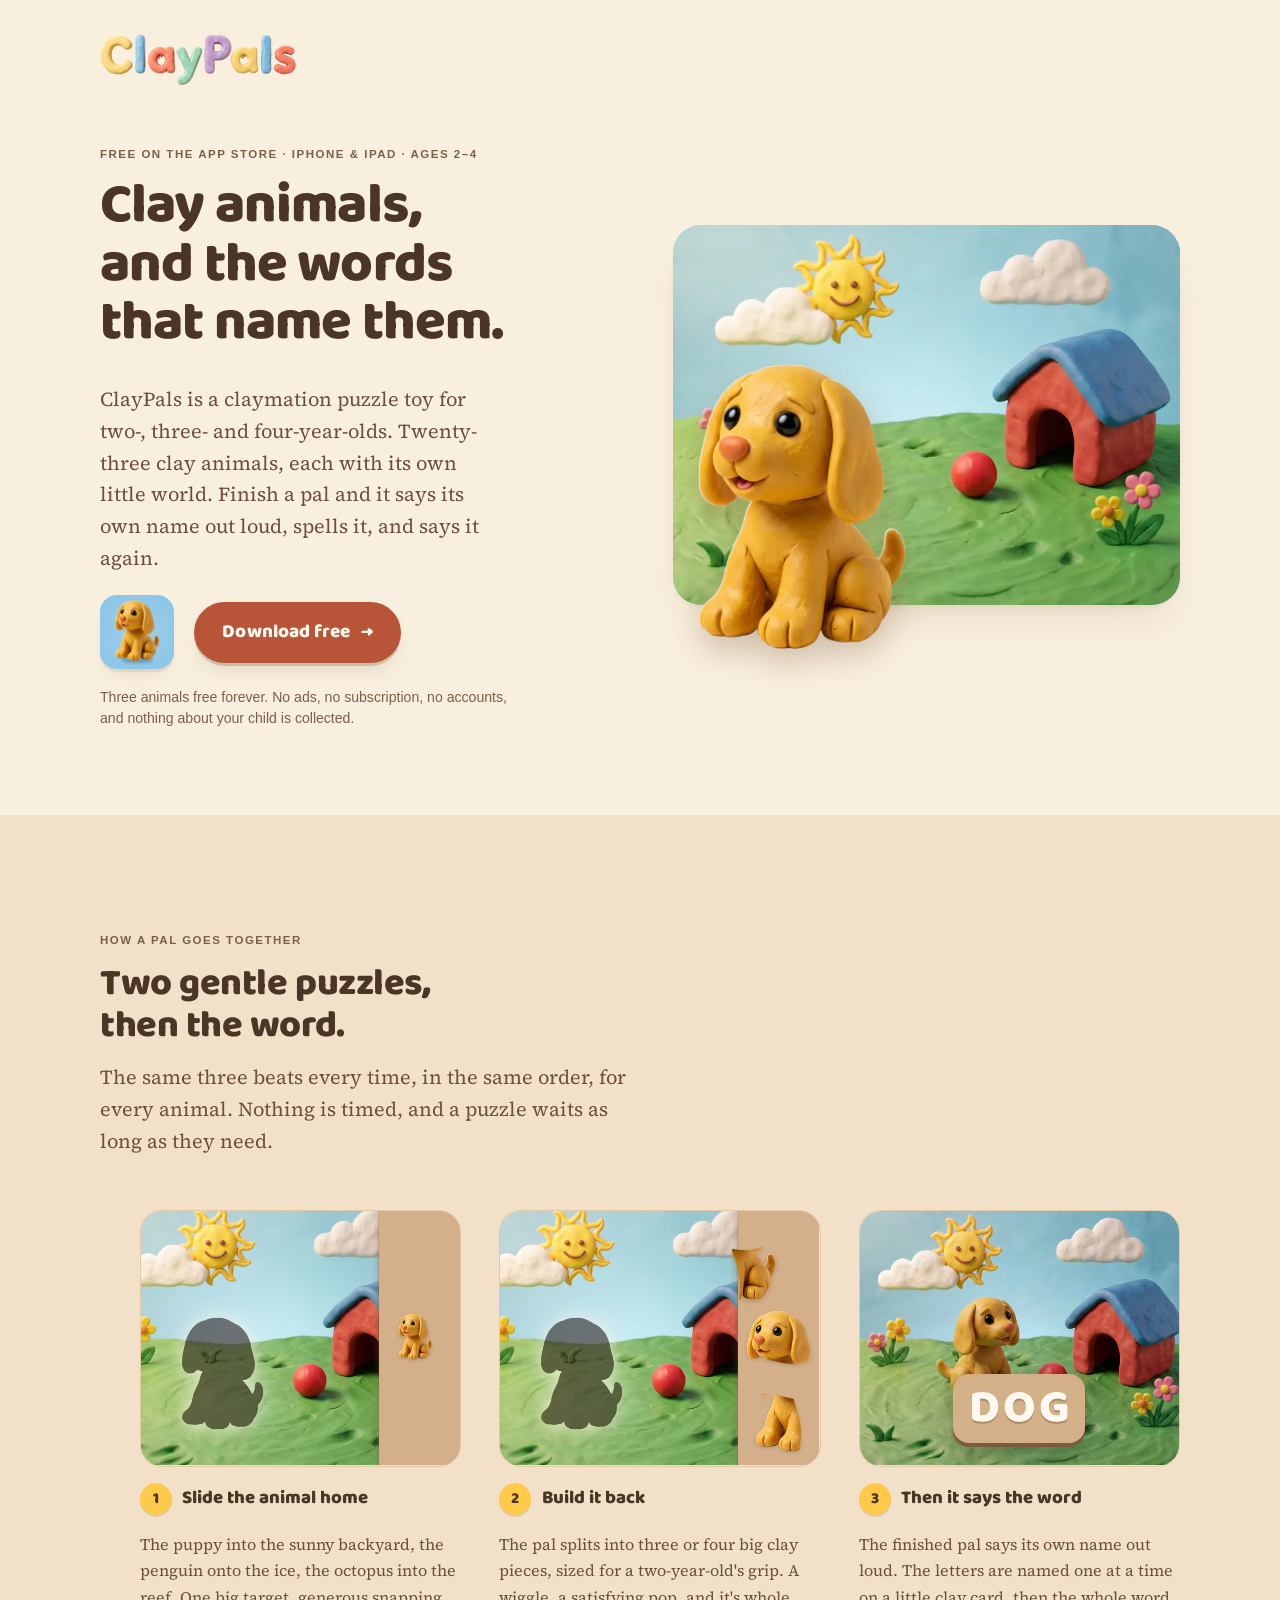
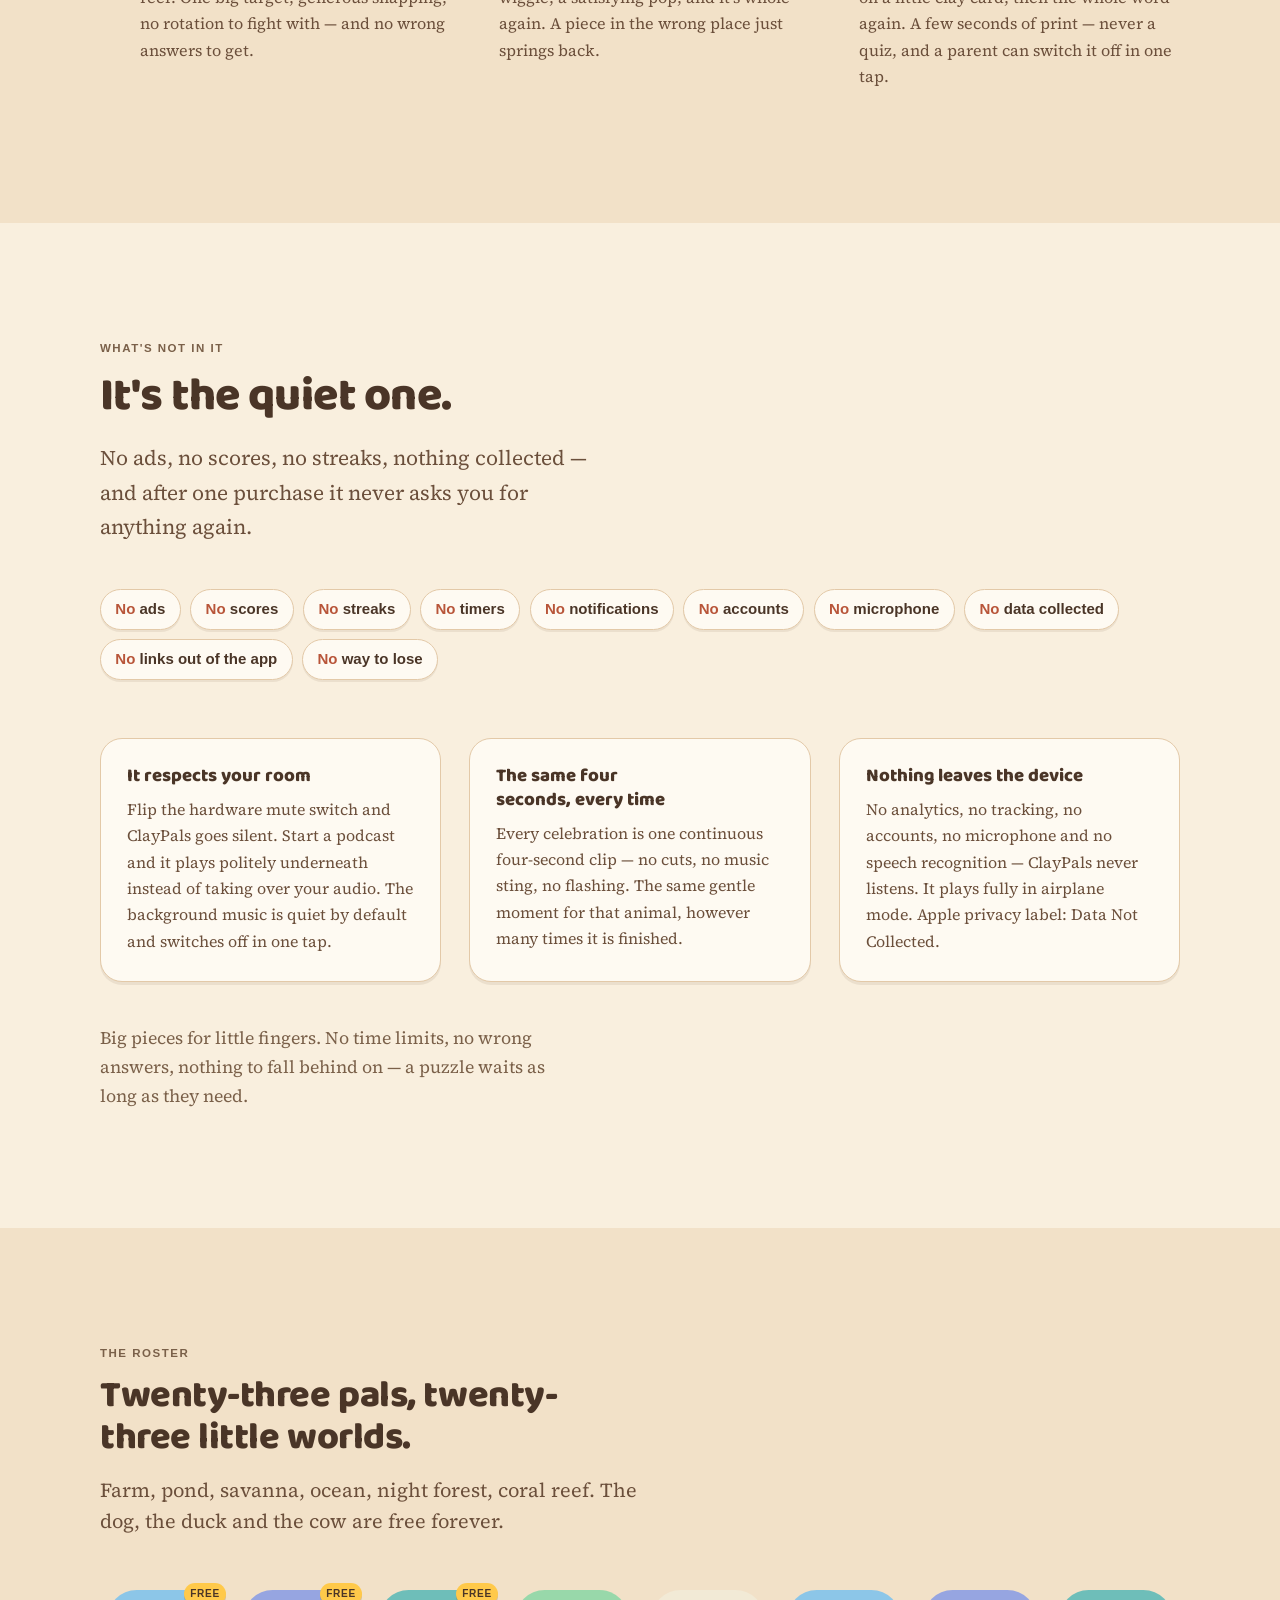
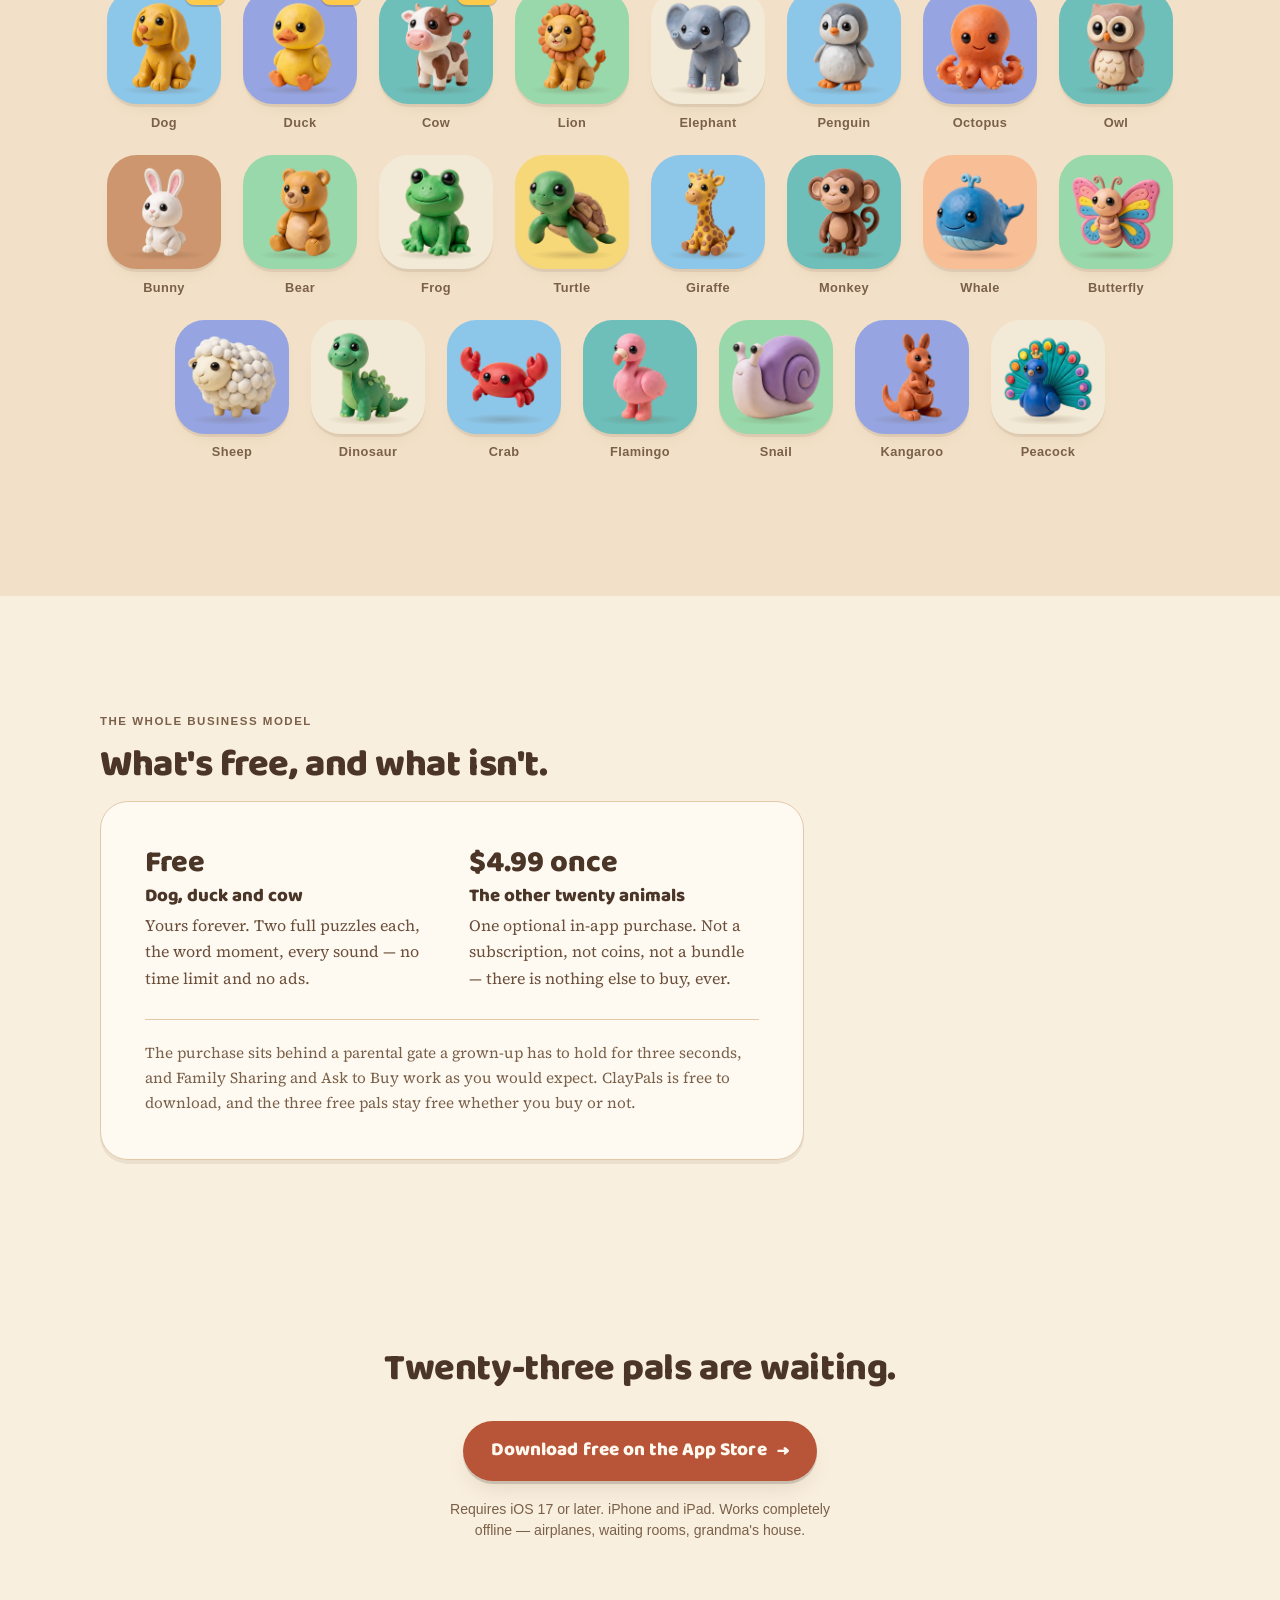
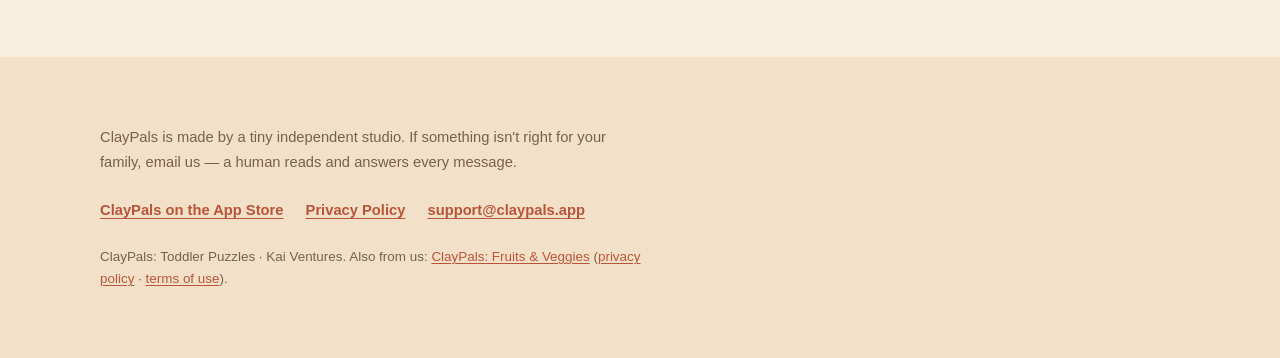
==== commit ed999458: "tracking: send value, currency and app id with every ViewContent Every App Store click on claypals.a" ====
--- a/index.html
+++ b/index.html
@@ -817,7 +817,7 @@
       <li><a href="mailto:support@claypals.app">support@claypals.app</a></li>
     </ul>
     <p class="colophon">ClayPals: Toddler Puzzles · Kai Ventures.
-      Also from us: ClayPals: Fruits &amp; Veggies (<a href="produce/privacy.html">privacy policy</a> · <a href="produce/terms.html">terms of use</a>).</p>
+      Also from us: <a href="produce/">ClayPals: Fruits &amp; Veggies</a> (<a href="produce/privacy.html">privacy policy</a> · <a href="produce/terms.html">terms of use</a>).</p>
   </div>
 </footer>
 
@@ -837,34 +837,7 @@
 })();
 </script>
 
-<script>
-/* Outbound App Store clicks -> Meta ViewContent + GA4 app_store_click.
-   Delegated so every link to apps.apple.com is covered, including any added
-   later. Both tags are optional at runtime: if an ad blocker stopped gtag.js
-   or fbevents.js from loading, the guards below keep the click working
-   normally instead of throwing on a missing global. */
-(function () {
-  document.addEventListener('click', function (ev) {
-    var a = ev.target.closest && ev.target.closest('a[href*="apps.apple.com"]');
-    if (!a) return;
-    var where = a.getAttribute('data-cta') || 'other';
-
-    if (typeof fbq === 'function') {
-      fbq('track', 'ViewContent');
-    }
-    if (typeof gtag === 'function') {
-      /* transport_type 'beacon' matters here: these links navigate in the same
-         tab, so a plain request can be cancelled as the page unloads. A beacon
-         is handed to the browser to deliver after we are gone. */
-      gtag('event', 'app_store_click', {
-        'event_category': 'outbound',
-        'event_label': where,
-        'transport_type': 'beacon'
-      });
-    }
-  }, true);
-})();
-</script>
+<script src="assets/js/meta-viewcontent.js"></script>
 
 <script type="application/ld+json">
 {
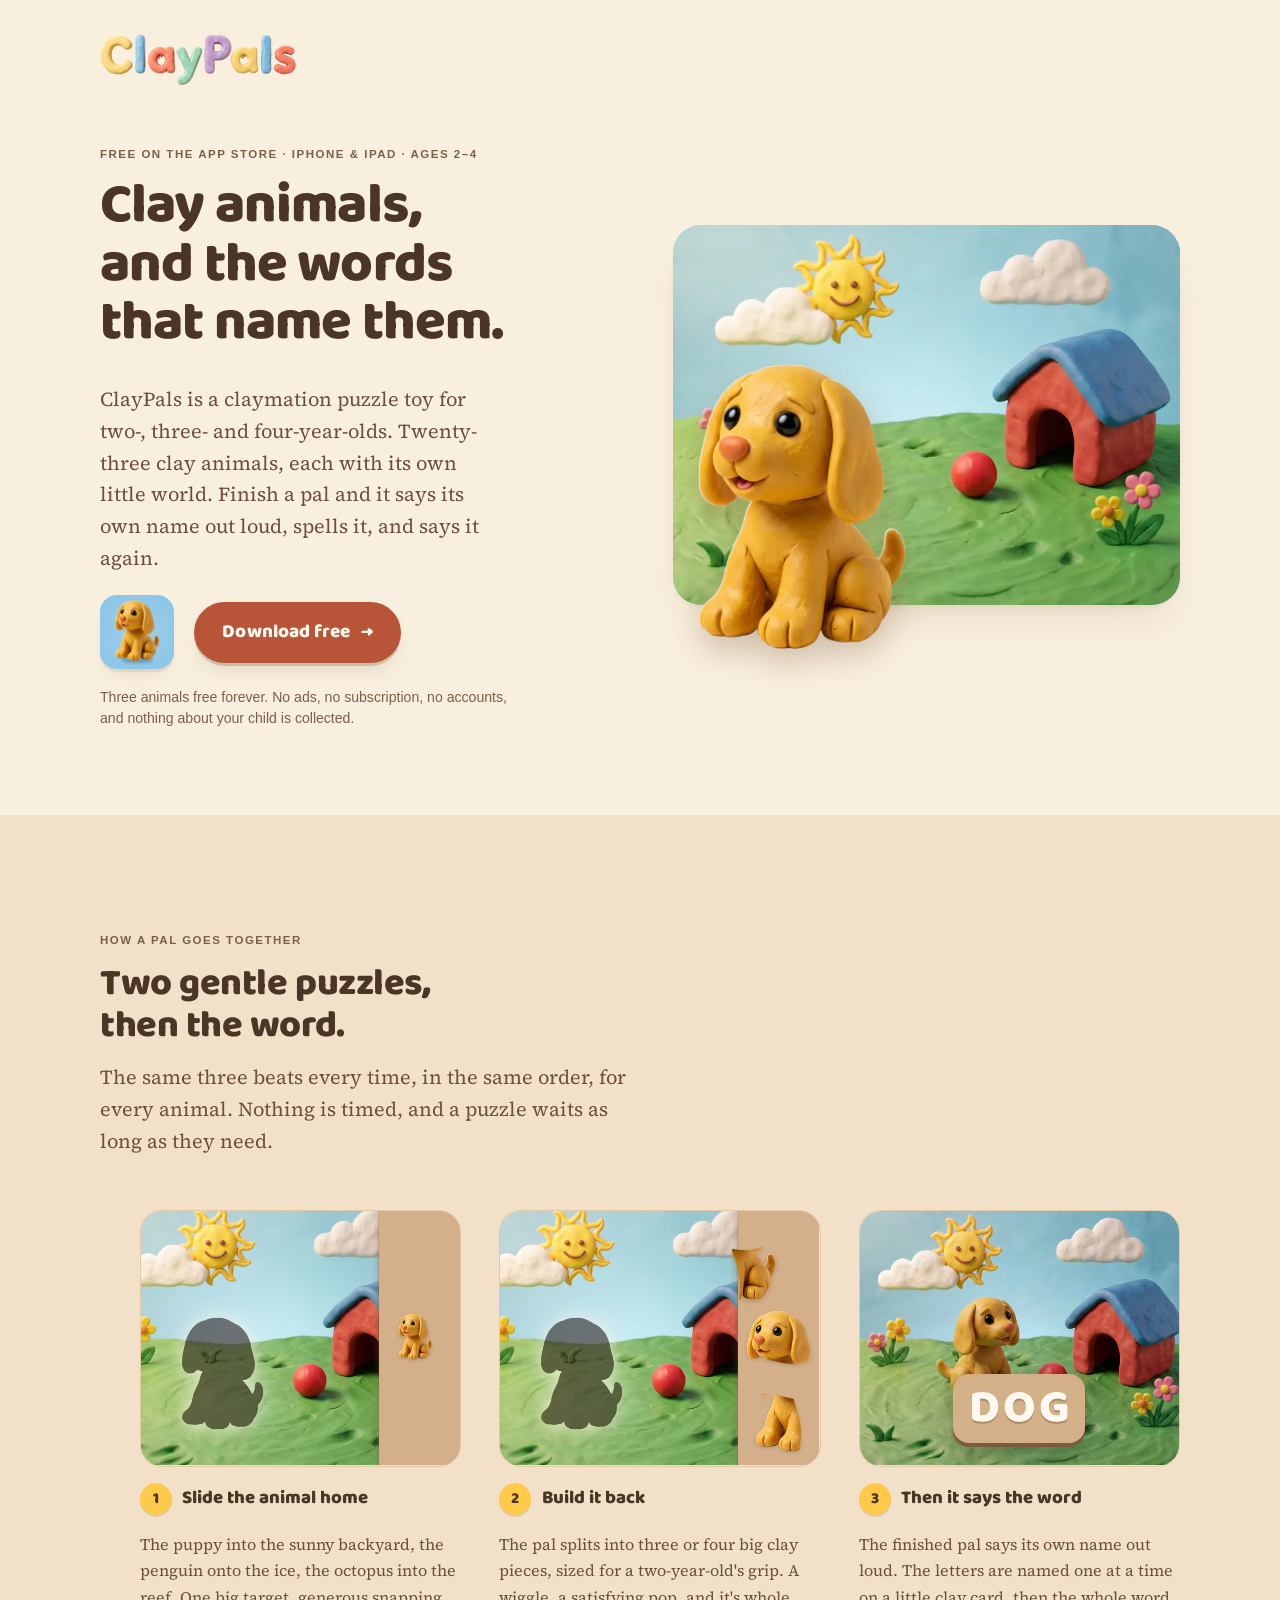
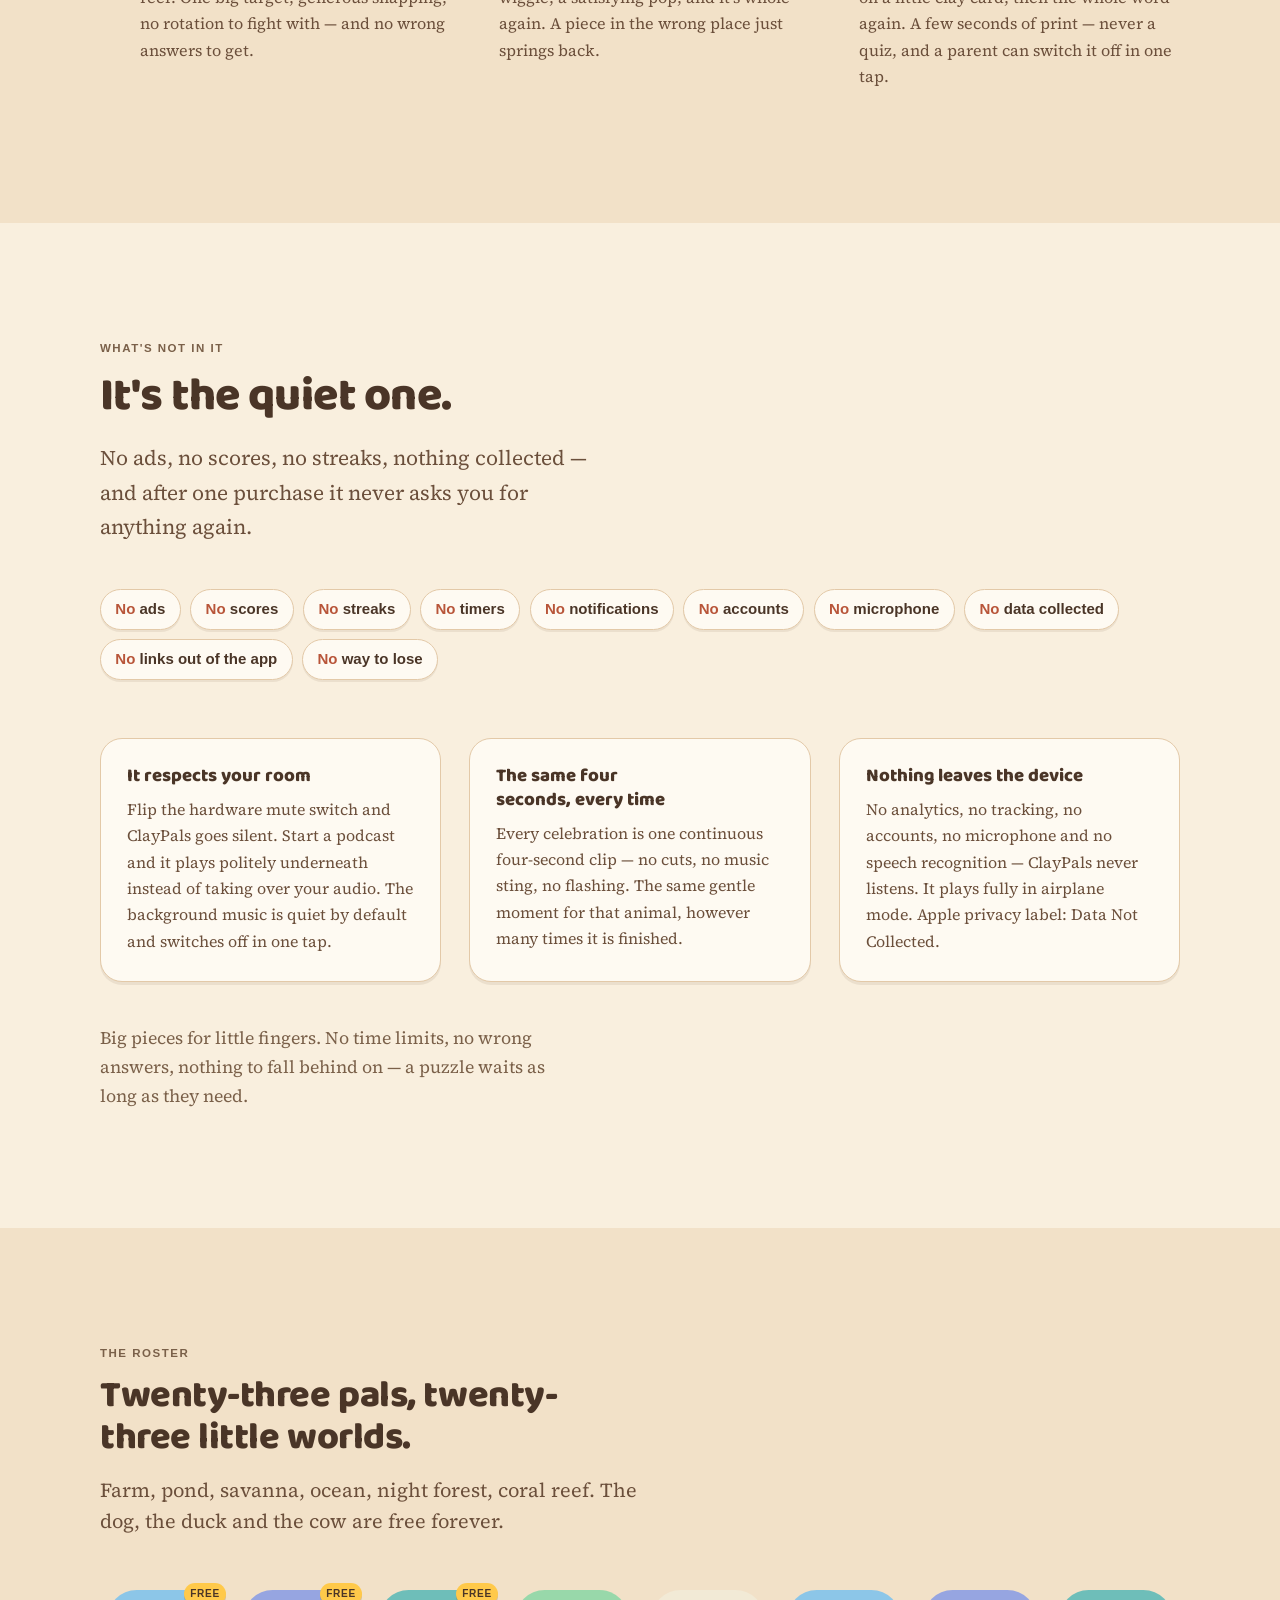
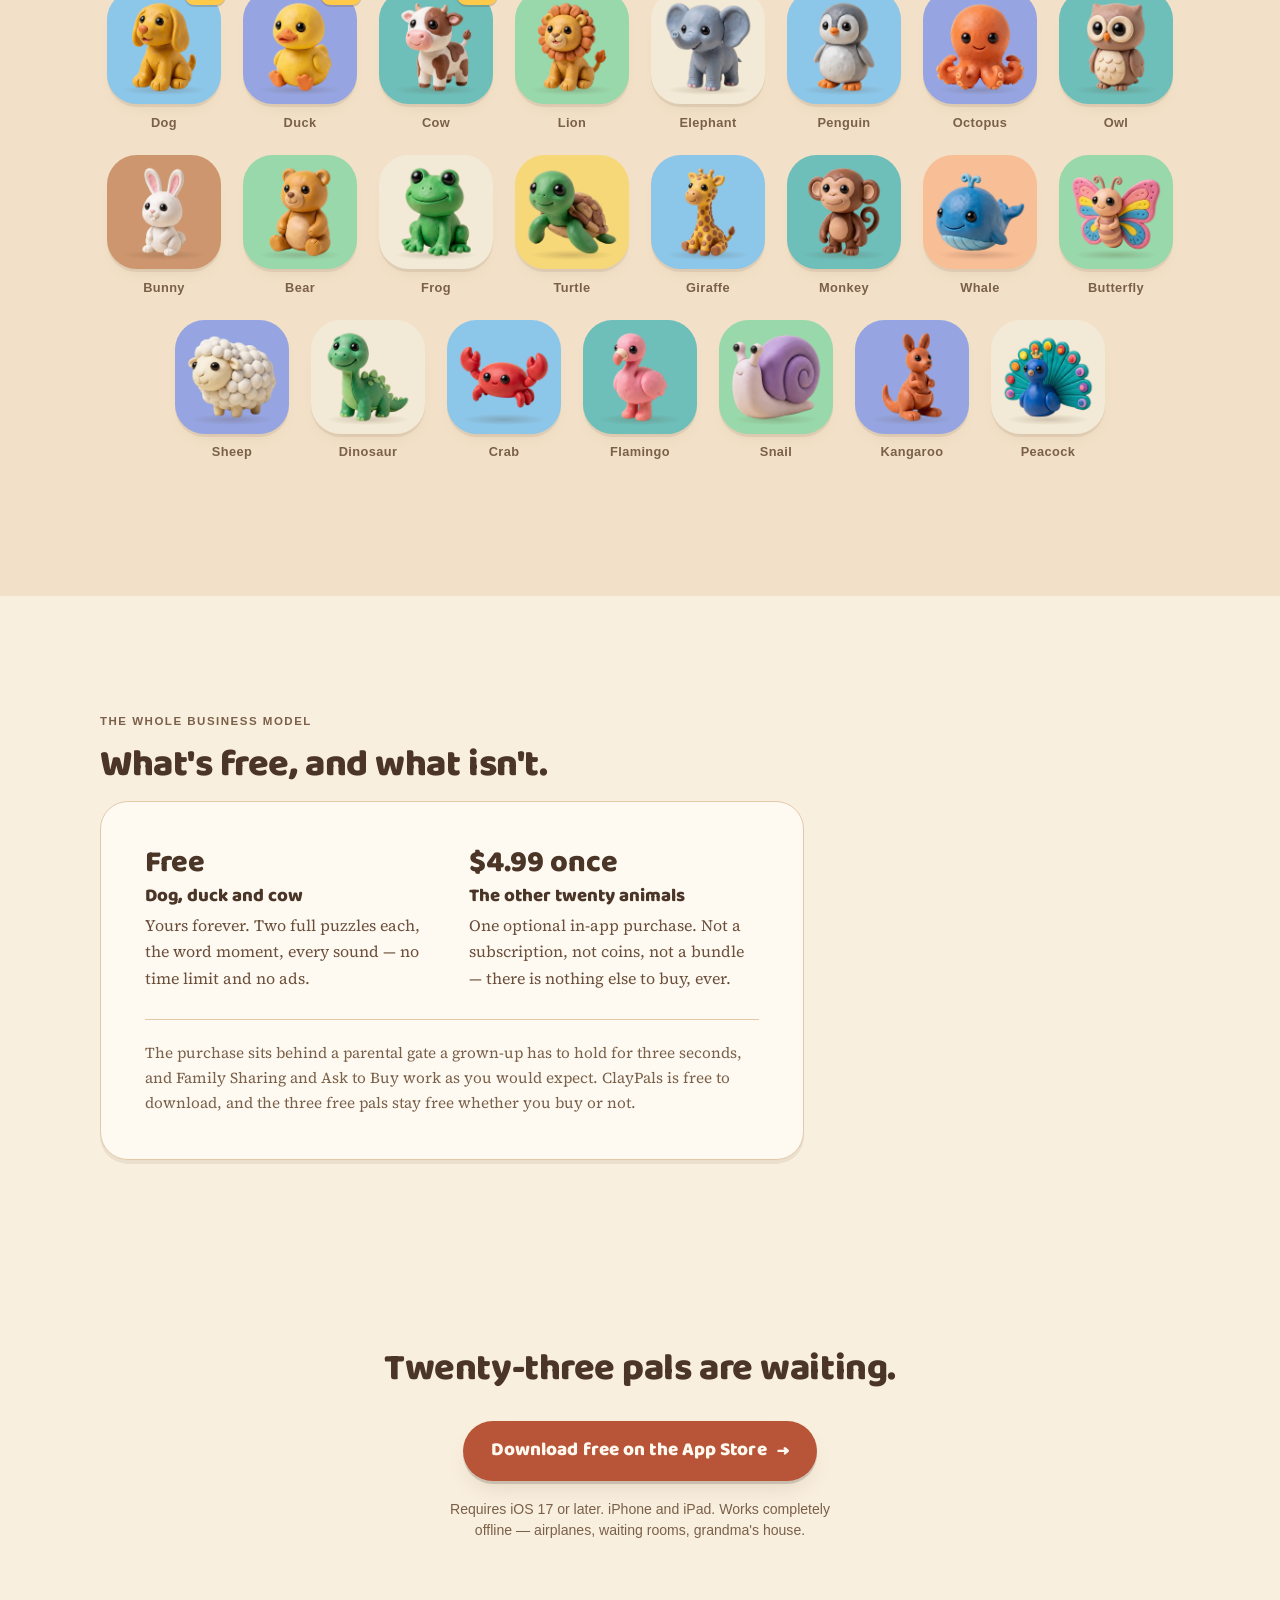
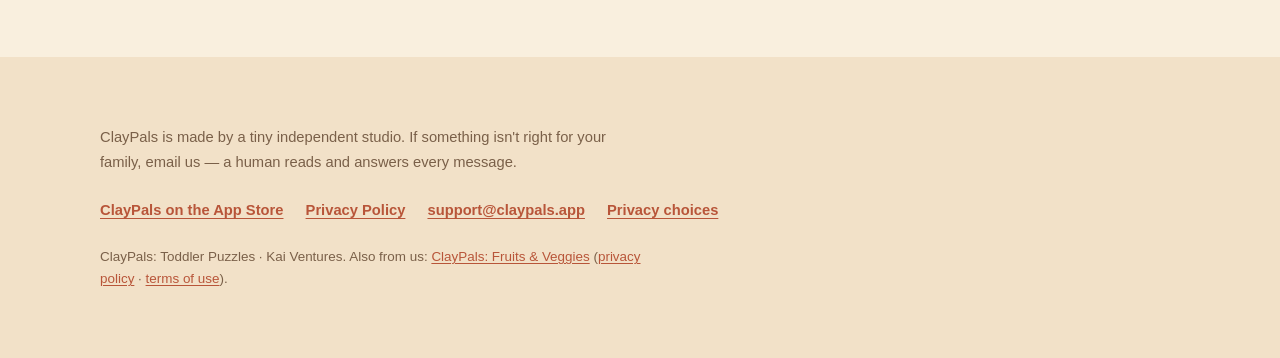
==== commit 0d0babb2: "site: EEA/UK cookie consent, ClayPals price 4.99, support@ contact Consent - assets/js/consent.js, p" ====
--- a/index.html
+++ b/index.html
@@ -1,33 +1,10 @@
 <!doctype html>
 <html lang="en">
 <head>
-<!-- Google tag (gtag.js) -->
-<script async src="https://www.googletagmanager.com/gtag/js?id=G-KVS5B771EK"></script>
-<script>
-  window.dataLayer = window.dataLayer || [];
-  function gtag(){dataLayer.push(arguments);}
-  gtag('js', new Date());
-
-  gtag('config', 'G-KVS5B771EK');
-</script>
-
-<!-- Meta Pixel Code -->
-<script>
-!function(f,b,e,v,n,t,s)
-{if(f.fbq)return;n=f.fbq=function(){n.callMethod?
-n.callMethod.apply(n,arguments):n.queue.push(arguments)};
-if(!f._fbq)f._fbq=n;n.push=n;n.loaded=!0;n.version='2.0';
-n.queue=[];t=b.createElement(e);t.async=!0;
-t.src=v;s=b.getElementsByTagName(e)[0];
-s.parentNode.insertBefore(t,s)}(window, document,'script',
-'https://connect.facebook.net/en_US/fbevents.js');
-fbq('init', '1693906458397139');
-fbq('track', 'PageView');
-</script>
-<noscript><img height="1" width="1" style="display:none"
-src="https://www.facebook.com/tr?id=1693906458397139&ev=PageView&noscript=1"
-/></noscript>
-<!-- End Meta Pixel Code -->
+<!-- Consent layer: Consent Mode v2 defaults, the EEA/UK cookie banner, and the
+     consent-gated loaders for GA4 and the Meta Pixel (same IDs as before).
+     Synchronous on purpose: it must run before anything can set a cookie. -->
+<script src="assets/js/consent.js"></script>
 
 <meta charset="utf-8">
 <meta name="viewport" content="width=device-width, initial-scale=1, viewport-fit=cover">
@@ -346,6 +323,10 @@
 footer p{max-width:34rem}
 .footlinks{display:flex;flex-wrap:wrap;gap:.5em 1.5em;margin:1.6em 0 1.6em;padding:0;list-style:none}
 .footlinks a{font-weight:600}
+/* "Privacy choices" reopens the cookie banner; it is a button, styled as one of the links. */
+.linkbtn{font:inherit;font-weight:600;color:var(--terra-press);background:none;border:0;padding:0;cursor:pointer;
+  text-decoration:underline;text-underline-offset:.18em;text-decoration-thickness:.08em}
+.linkbtn:hover{color:var(--terra)}
 .colophon{font-size:.84rem;color:var(--ink-soft)}
 
 /* ── Motion ────────────────────────────────────────────────────────────── */
@@ -815,6 +796,7 @@
       <li><a data-cta="footer" href="https://apps.apple.com/us/app/claypals-toddler-puzzles/id6794948298">ClayPals on the App&nbsp;Store</a></li>
       <li><a href="privacy.html">Privacy Policy</a></li>
       <li><a href="mailto:support@claypals.app">support@claypals.app</a></li>
+      <li><button type="button" class="linkbtn" onclick="window.cpConsent &amp;&amp; window.cpConsent.reset()">Privacy choices</button></li>
     </ul>
     <p class="colophon">ClayPals: Toddler Puzzles · Kai Ventures.
       Also from us: <a href="produce/">ClayPals: Fruits &amp; Veggies</a> (<a href="produce/privacy.html">privacy policy</a> · <a href="produce/terms.html">terms of use</a>).</p>
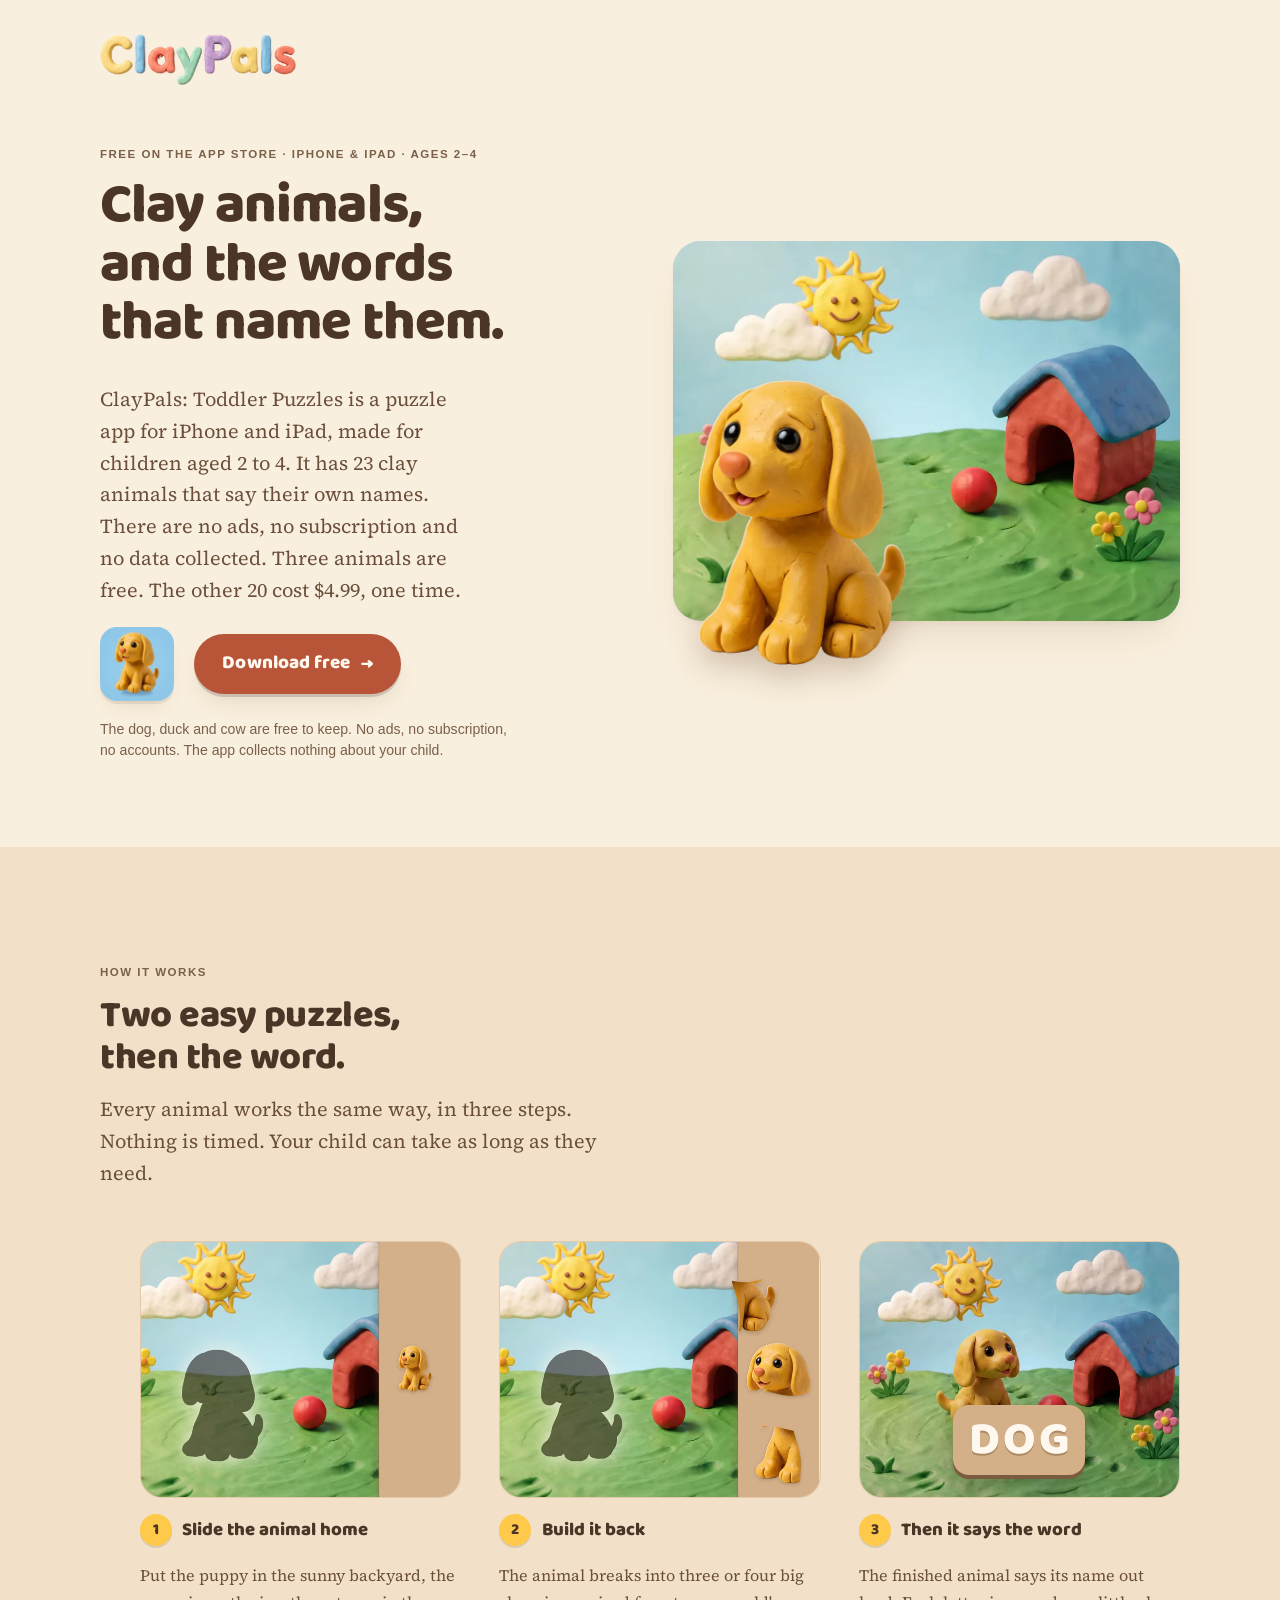
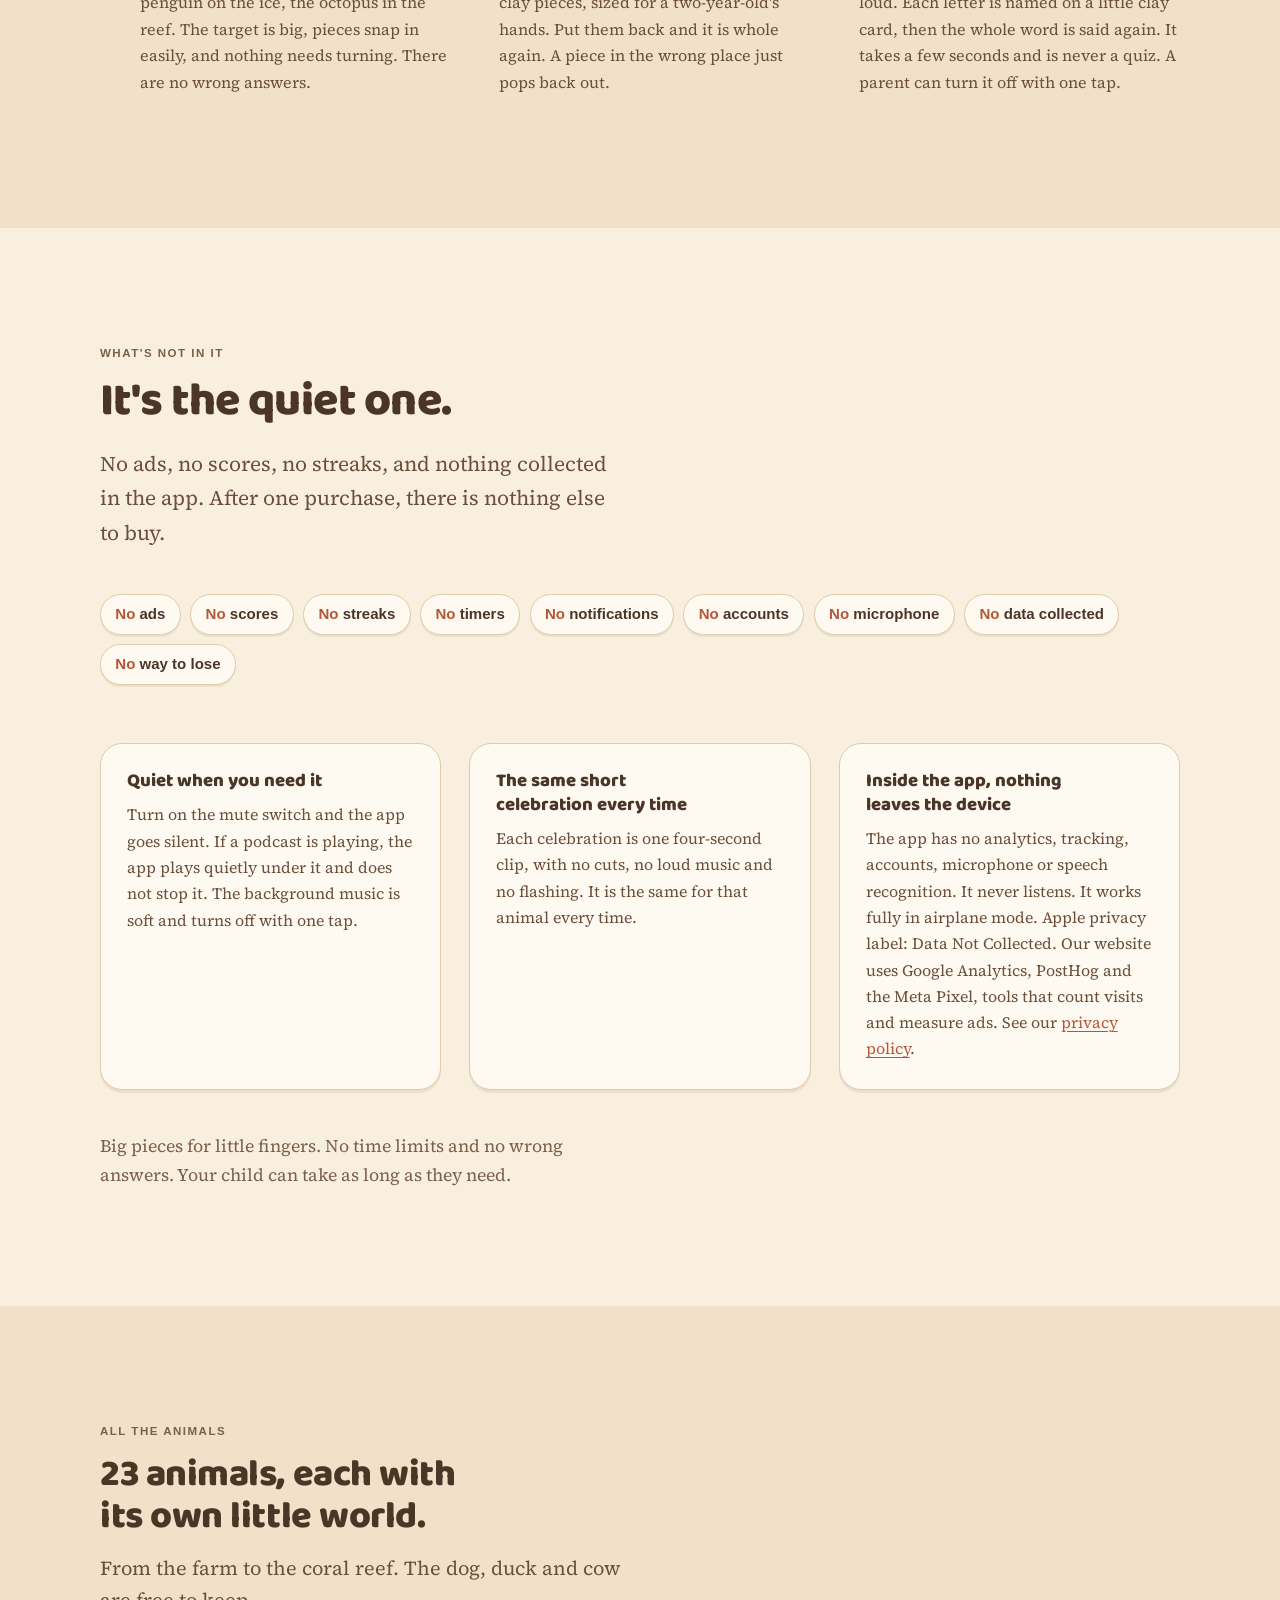
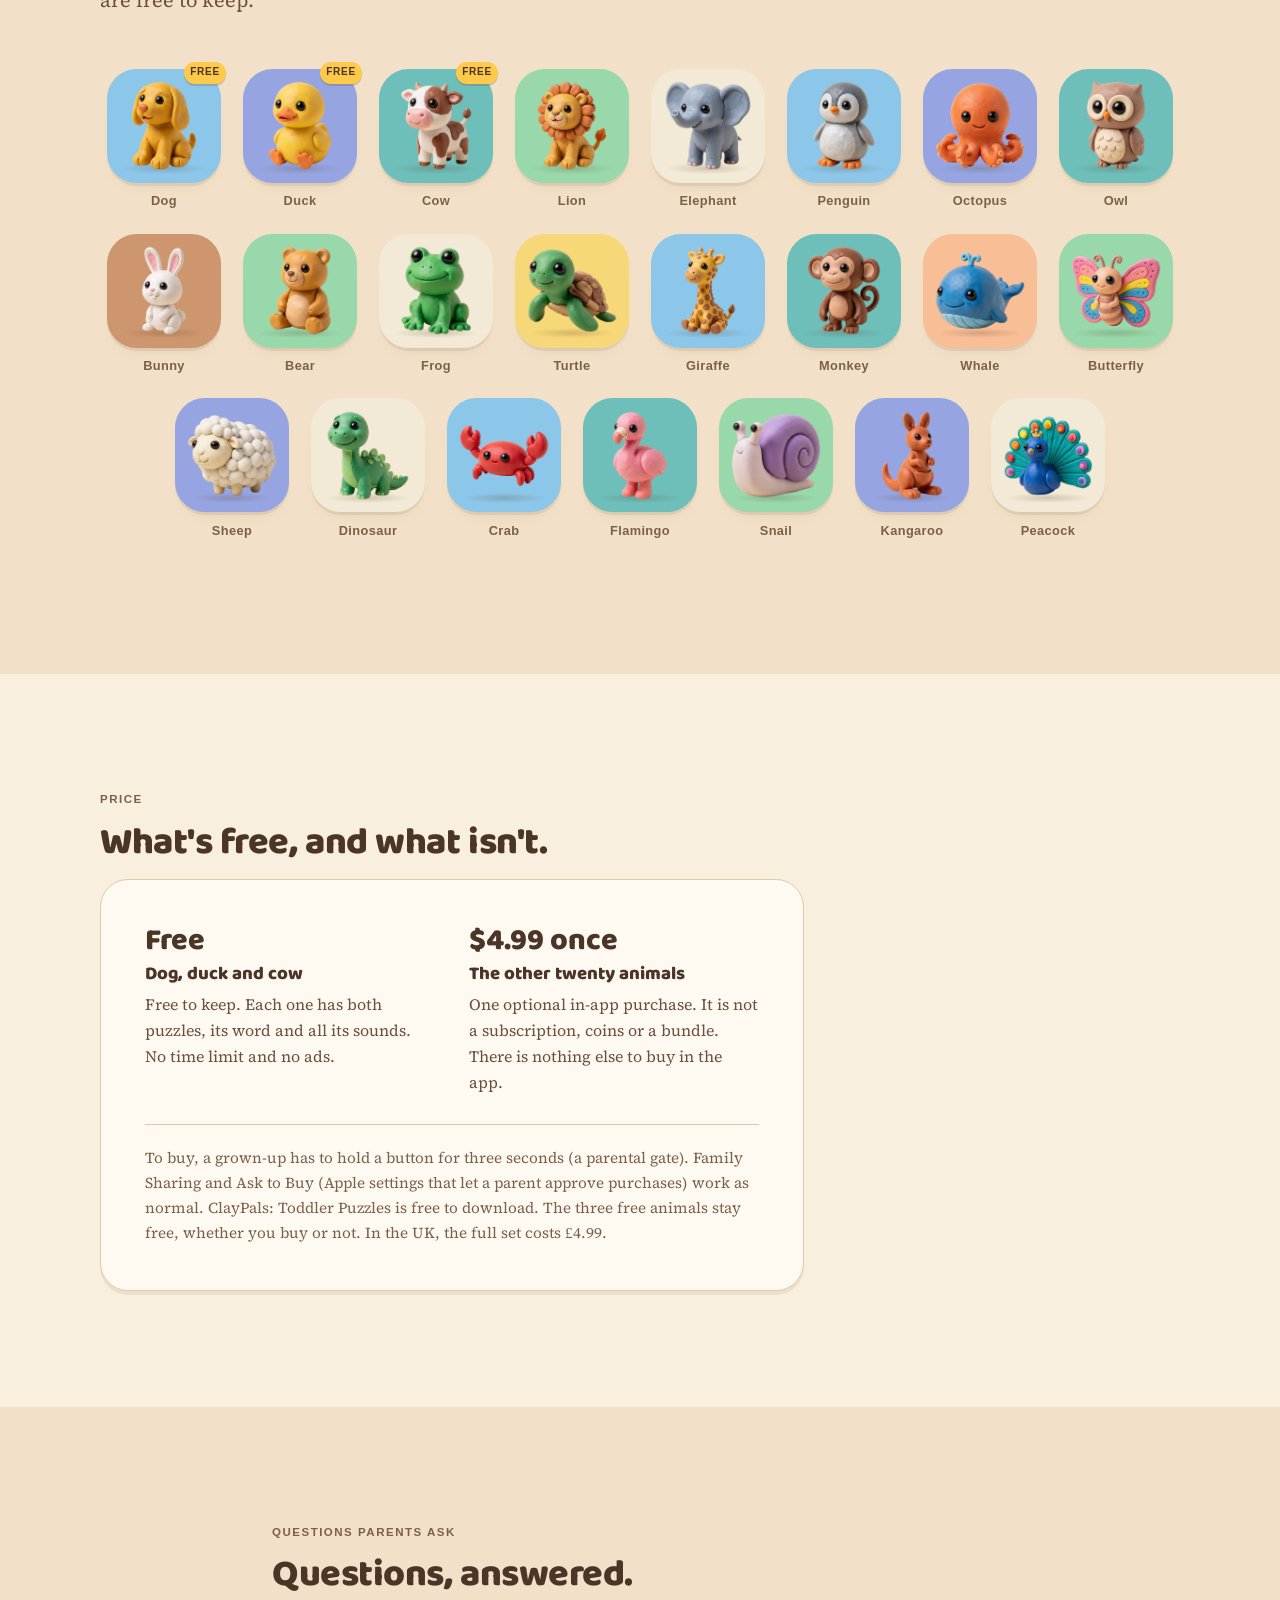
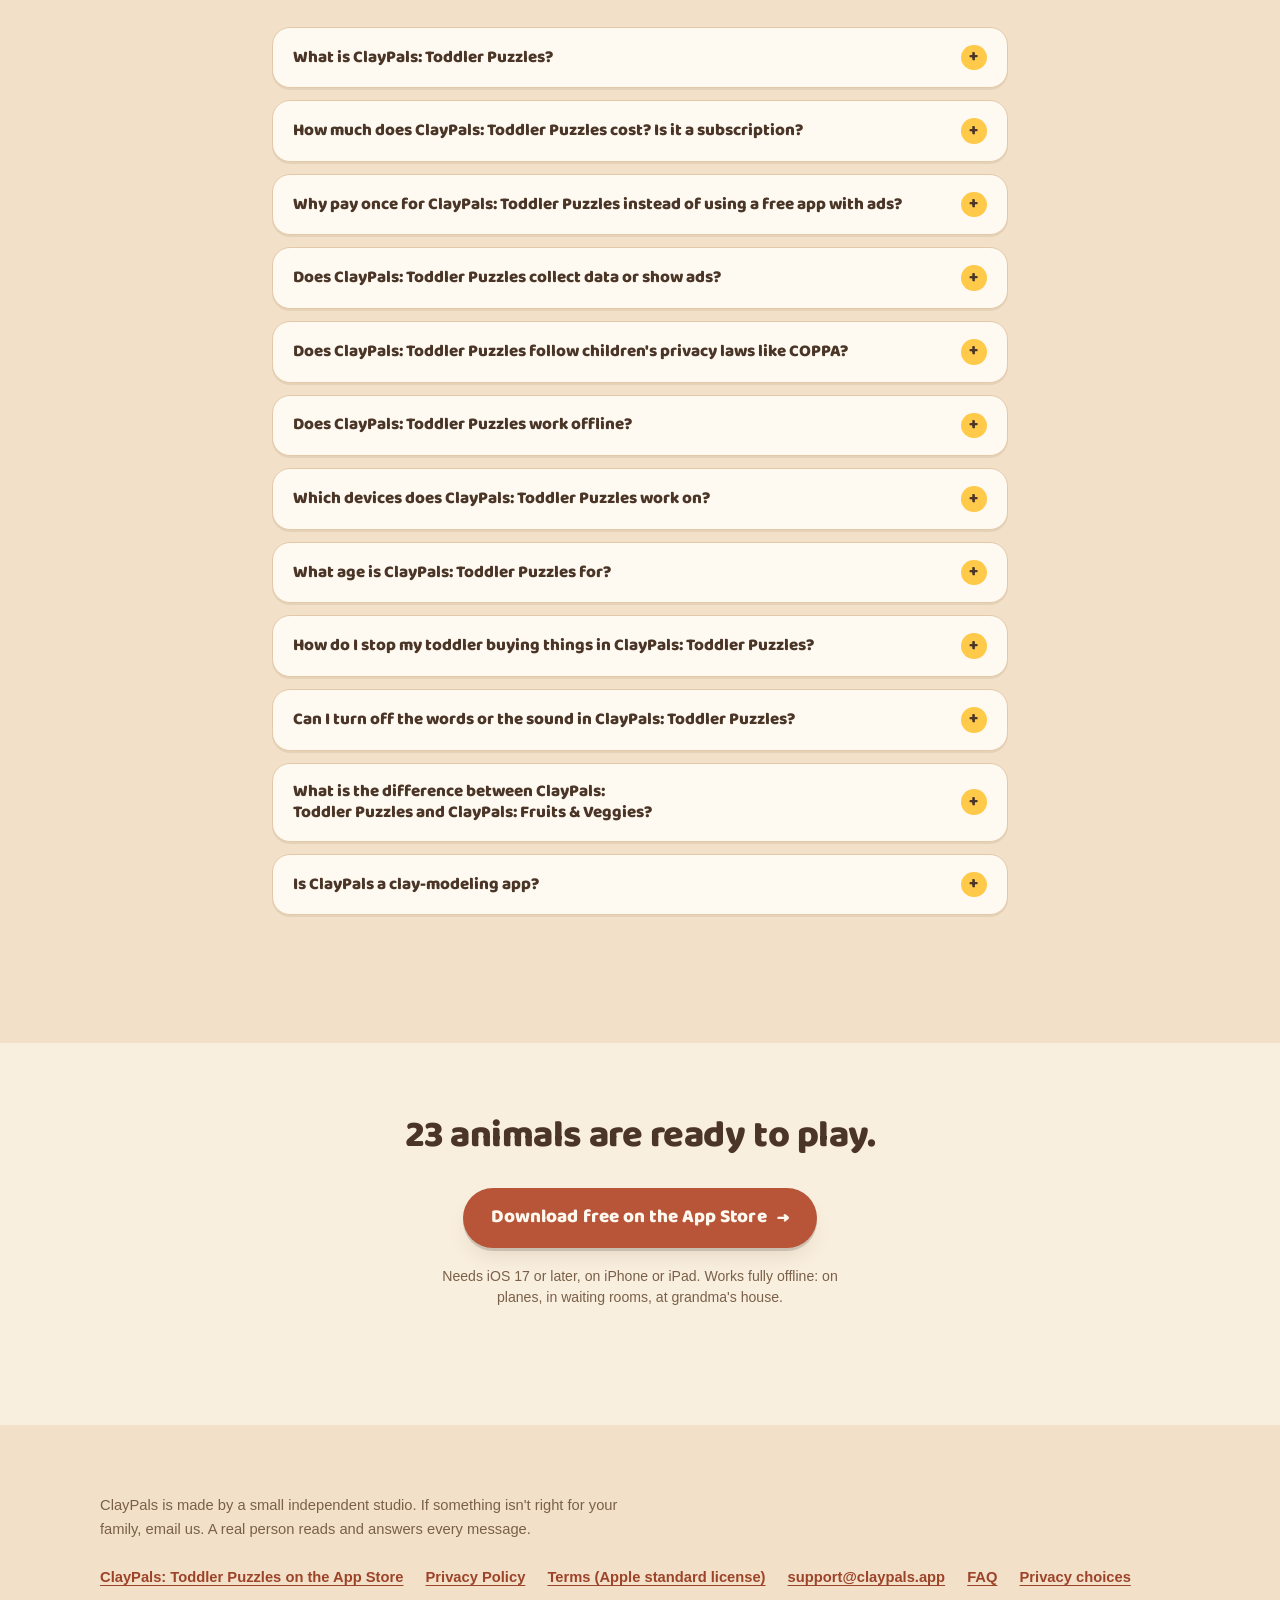
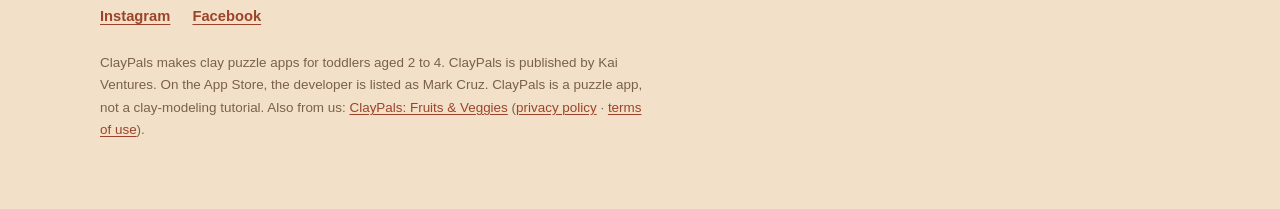
==== commit 4a1d8cb3: "site: AEO handoff for / and /produce/, PostHog only after Accept Applies the marketing handoff: plai" ====
--- a/index.html
+++ b/index.html
@@ -8,22 +8,22 @@
 
 <meta charset="utf-8">
 <meta name="viewport" content="width=device-width, initial-scale=1, viewport-fit=cover">
-<title>ClayPals: Toddler Puzzles — a claymation puzzle toy for ages 2–4</title>
-<meta name="description" content="Fit the clay puppy into his yard, then build him back from big pieces. 23 clay animals for 2–4 year olds. Free on the App Store — no ads, no scores, nothing collected.">
+<title>ClayPals: Toddler Puzzles | Clay puzzle app for ages 2 to 4</title>
+<meta name="description" content="ClayPals: Toddler Puzzles is a puzzle app for iPhone and iPad, for ages 2 to 4. 23 clay animals say their names. No ads. 3 are free, 20 more cost $4.99 once.">
 <link rel="canonical" href="https://claypals.app/">
 
 <meta property="og:type" content="website">
 <meta property="og:site_name" content="ClayPals">
-<meta property="og:title" content="ClayPals — a claymation puzzle toy for 2–4 year olds">
-<meta property="og:description" content="Clay animals, and the words that name them. 23 claymation puzzles, free on the App Store. No ads, no scores, nothing collected.">
+<meta property="og:title" content="ClayPals: Toddler Puzzles, a clay puzzle app for ages 2 to 4">
+<meta property="og:description" content="Clay animals that say their own names. 23 animals, free to download. No ads, no subscription, and the app collects nothing.">
 <meta property="og:url" content="https://claypals.app/">
 <meta property="og:image" content="https://claypals.app/assets/img/og-cover.jpg">
 <meta property="og:image:width" content="1200">
 <meta property="og:image:height" content="630">
 <meta property="og:image:alt" content="A yellow clay puppy sitting in a green clay backyard, beside the word ClayPals.">
 <meta name="twitter:card" content="summary_large_image">
-<meta name="twitter:title" content="ClayPals — a claymation puzzle toy for 2–4 year olds">
-<meta name="twitter:description" content="Clay animals, and the words that name them. Free on the App Store.">
+<meta name="twitter:title" content="ClayPals: Toddler Puzzles, a clay puzzle app for ages 2 to 4">
+<meta name="twitter:description" content="Clay animals that say their own names. 23 animals, free to download. No ads, no subscription, and the app collects nothing.">
 <meta name="twitter:image" content="https://claypals.app/assets/img/og-cover.jpg">
 
 <!-- Light is the default everywhere, regardless of the visitor's OS setting: the
@@ -49,23 +49,22 @@
 
 /* ── Tokens ────────────────────────────────────────────────────────────── */
 :root{
-  /* Every value below is lifted from the app: ClayPalette.swift, StorePalette
-     (ParentalGate.swift) and the tileColor entries in puzzles.json. */
-  --bg:#f9efde;            /* ClayPalette.cream */
-  --bg-sunk:#f2e1c8;       /* ClayPalette.warmSand */
+
+  --bg:#f9efde;
+  --bg-sunk:#f2e1c8;
   --surface:#fefaf2;
-  --rim:#e3c9a8;           /* StorePalette.tileRim */
+  --rim:#e3c9a8;
   --ink:#4a3527;
-  --ink-body:#6b4f3b;      /* StorePalette.text */
+  --ink-body:#6b4f3b;
   --ink-soft:#7a6049;
-  --terra:#e07a5e;         /* StorePalette.buy */
+  --terra:#e07a5e;
   --terra-press:#b85539;
   --btn-bg:#b85539;
   --btn-ink:#fff8ee;
-  --sky:#8cc6e8;           /* puzzles.json skyBlue — the app icon's ground */
-  --shelf:#d3b087;         /* ClayPalette.shelf */
-  --shelf-shadow:#7b5b3e;  /* ClayPalette.shelfShadow */
-  --star:#ffc94a;          /* StorePalette.star */
+  --sky:#8cc6e8;
+  --shelf:#d3b087;
+  --shelf-shadow:#7b5b3e;
+  --star:#ffc94a;
   --cast:rgba(123,91,62,.20);
   --cast-soft:rgba(123,91,62,.11);
 
@@ -365,6 +364,7 @@
   .step-art--word{background:url(assets/img/word-dog-poster.webp) center/cover no-repeat}
 }
 </style>
+<link rel="stylesheet" href="aeo.css">
 </head>
 <body>
 <script>document.documentElement.classList.add("js");</script>
@@ -387,17 +387,14 @@
       <div>
         <p class="label">Free on the App&nbsp;Store · iPhone &amp; iPad · Ages&nbsp;2–4</p>
         <h1>Clay animals, and the words that name them.</h1>
-        <p class="lead">ClayPals is a claymation puzzle toy for two-, three- and four-year-olds.
-          Twenty-three clay animals, each with its own little world. Finish a pal and it says
-          its own name out loud, spells it, and says it again.</p>
+        <p class="lead">ClayPals: Toddler Puzzles is a puzzle app for iPhone and iPad, made for children aged 2&nbsp;to&nbsp;4. It has 23 clay animals that say their own names. There are no ads, no subscription and no data collected. Three animals are free. The other 20 cost $4.99, one time.</p>
         <div class="cta-row">
           <img class="appicon" src="assets/icon/icon-160.webp" width="160" height="160"
                decoding="async" alt="The ClayPals app icon: a yellow clay puppy on a sky-blue ground.">
           <a class="btn" data-cta="hero" href="https://apps.apple.com/us/app/claypals-toddler-puzzles/id6794948298">
             Download free <span class="arrow" aria-hidden="true">→</span></a>
         </div>
-        <p class="btn-note">Three animals free forever. No ads, no subscription, no accounts,
-          and nothing about your child is collected.</p>
+        <p class="btn-note">The dog, duck and cow are free to keep. No ads, no subscription, no accounts. The app collects nothing about your child.</p>
       </div>
 
       <div class="diorama">
@@ -406,7 +403,7 @@
                srcset="assets/img/hero-scene-960.webp 960w, assets/img/hero-scene-1440.webp 1440w"
                sizes="(min-width:900px) 46vw, 92vw"
                width="960" height="717" fetchpriority="high" decoding="async"
-               alt="A clay backyard scene: green modelling-clay grass, a red dog house with a blue roof, a smiling sun and soft white clouds.">
+               alt="A clay backyard scene: green modeling-clay grass, a red dog house with a blue roof, a smiling sun and soft white clouds.">
         </div>
         <div class="pal-shadow" aria-hidden="true"></div>
         <img class="pal" src="assets/img/hero-dog-440.webp"
@@ -422,24 +419,14 @@
   <section class="band">
     <div class="wrap">
       <div class="prose reveal">
-        <p class="label">How a pal goes together</p>
-        <h2>Two gentle puzzles, then the word.</h2>
-        <p class="lead">The same three beats every time, in the same order, for every animal.
-          Nothing is timed, and a puzzle waits as long as they need.</p>
+        <p class="label">How it works</p>
+        <h2>Two easy puzzles, then the word.</h2>
+        <p class="lead">Every animal works the same way, in three steps.
+          Nothing is timed. Your child can take as long as they need.</p>
       </div>
 
       <ol class="steps">
         <li class="step reveal">
-          <!-- The dog, not the penguin. The three cards are one sentence — slide
-               the dog home, build the dog back, the dog says its word — and
-               changing the subject halfway breaks it. Variety is the roster
-               section's job; it shows all 23.
-               On the deliberate overlap with the hero: the hero DROPS a bare
-               cutout from above onto a bare scene. This is the app itself —
-               the whole pal travelling SIDEWAYS off the shelf into a silhouette,
-               with the tray and the home button in frame. Same dog, different
-               axis, different context, so the two read as one motif rather than
-               one animation played twice. -->
           <div class="step-art step-art--slide">
             <video width="640" height="512" autoplay muted loop playsinline preload="metadata"
                    poster="assets/img/slide-dog-poster.webp"
@@ -449,38 +436,21 @@
             </video>
           </div>
           <div class="step-head"><span class="step-num" aria-hidden="true">1</span><h3>Slide the animal home</h3></div>
-          <p>The puppy into the sunny backyard, the penguin onto the ice, the octopus into the
-            reef. One big target, generous snapping, no rotation to fight with — and no wrong
-            answers to get.</p>
+          <p>Put the puppy in the sunny backyard, the penguin on the ice, the octopus in the reef. The target is big, pieces snap in easily, and nothing needs turning. There are no wrong answers.</p>
         </li>
         <li class="step reveal">
-          <!-- The still that used to sit here showed the puppy mid-split, and it
-               read as a rendering glitch rather than as puzzle pieces. This is the
-               real Layer 2, recorded off the app: three pieces lifted from the
-               shelf and pressed into the silhouette. `muted` AND `playsinline` are
-               both load-bearing — iOS Safari refuses to autoplay without either,
-               and a parent opening this from a text message is the case that
-               matters most. WebM first so Chrome and Firefox take the smaller
-               file; Safari falls through to the H.264 MP4. -->
           <div class="step-art step-art--build">
             <video width="640" height="512" autoplay muted loop playsinline preload="metadata"
                    poster="assets/img/build-dog-poster.webp"
-                   aria-label="The clay puppy's three pieces — body, head and paws — lifted one at a time from the shelf and pressed into his silhouette until he is whole again.">
+                   aria-label="The clay puppy's three pieces (body, head and paws) lifted one at a time from the shelf and pressed into his silhouette until he is whole again.">
               <source src="assets/video/build-dog.webm" type="video/webm">
               <source src="assets/video/build-dog.mp4" type="video/mp4">
             </video>
           </div>
           <div class="step-head"><span class="step-num" aria-hidden="true">2</span><h3>Build it back</h3></div>
-          <p>The pal splits into three or four big clay pieces, sized for a two-year-old's grip.
-            A wiggle, a satisfying pop, and it's whole again. A piece in the wrong place just
-            springs back.</p>
+          <p>The animal breaks into three or four big clay pieces, sized for a two-year-old's hands. Put them back and it is whole again. A piece in the wrong place just pops back out.</p>
         </li>
         <li class="step reveal">
-          <!-- The dog completion film the app itself plays, straight from the
-               bundle (ClayPals/Resources/video/dog_completion.mp4), transcoded off
-               HEVC because Chrome and Firefox will not decode it. The word card
-               stays on top rather than being replaced by the film: the panel is
-               about the WORD, and card-over-film is exactly what a child sees. -->
           <div class="step-art step-art--word">
             <video width="640" height="512" autoplay muted loop playsinline preload="metadata"
                    poster="assets/img/word-dog-poster.webp"
@@ -491,9 +461,7 @@
             <div class="wordcard" aria-hidden="true"><span>D</span><span>O</span><span>G</span></div>
           </div>
           <div class="step-head"><span class="step-num" aria-hidden="true">3</span><h3>Then it says the word</h3></div>
-          <p>The finished pal says its own name out loud. The letters are named one at a time on
-            a little clay card, then the whole word again. A few seconds of print — never a quiz,
-            and a parent can switch it off in one tap.</p>
+          <p>The finished animal says its name out loud. Each letter is named on a little clay card, then the whole word is said again. It takes a few seconds and is never a quiz. A parent can turn it off with one tap.</p>
         </li>
       </ol>
       <script>
@@ -527,8 +495,7 @@
       <div class="prose reveal">
         <p class="label">What's not in it</p>
         <h2 class="quiet-statement">It's the quiet one.</h2>
-        <p class="quiet-sub">No ads, no scores, no streaks, nothing collected — and after one
-          purchase it never asks you for anything again.</p>
+        <p class="quiet-sub">No ads, no scores, no streaks, and nothing collected in the app. After one purchase, there is nothing else to buy.</p>
       </div>
 
       <ul class="chips reveal">
@@ -540,32 +507,25 @@
         <li><b>No</b> accounts</li>
         <li><b>No</b> microphone</li>
         <li><b>No</b> data collected</li>
-        <li><b>No</b> links out of the app</li>
         <li><b>No</b> way to lose</li>
       </ul>
 
       <div class="proofs">
         <div class="proof reveal">
-          <h3>It respects your room</h3>
-          <p>Flip the hardware mute switch and ClayPals goes silent. Start a podcast and it plays
-            politely underneath instead of taking over your audio. The background music is quiet
-            by default and switches off in one tap.</p>
+          <h3>Quiet when you need it</h3>
+          <p>Turn on the mute switch and the app goes silent. If a podcast is playing, the app plays quietly under it and does not stop it. The background music is soft and turns off with one tap.</p>
         </div>
         <div class="proof reveal">
-          <h3>The same four seconds, every time</h3>
-          <p>Every celebration is one continuous four-second clip — no cuts, no music sting, no
-            flashing. The same gentle moment for that animal, however many times it is finished.</p>
+          <h3>The same short celebration every time</h3>
+          <p>Each celebration is one four-second clip, with no cuts, no loud music and no flashing. It is the same for that animal every time.</p>
         </div>
         <div class="proof reveal">
-          <h3>Nothing leaves the device</h3>
-          <p>No analytics, no tracking, no accounts, no microphone and no speech recognition —
-            ClayPals never listens. It plays fully in airplane mode. Apple privacy label:
-            Data Not Collected.</p>
+          <h3>Inside the app, nothing leaves the device</h3>
+          <p>The app has no analytics, tracking, accounts, microphone or speech recognition. It never listens. It works fully in airplane mode. Apple privacy label: Data Not Collected. Our website uses Google Analytics, PostHog and the Meta Pixel, tools that count visits and measure ads. See our <a href="privacy.html">privacy policy</a>.</p>
         </div>
       </div>
 
-      <p class="pace reveal">Big pieces for little fingers. No time limits, no wrong answers,
-        nothing to fall behind on — a puzzle waits as long as they need.</p>
+      <p class="pace reveal">Big pieces for little fingers. No time limits and no wrong answers. Your child can take as long as they need.</p>
     </div>
   </section>
 
@@ -573,10 +533,9 @@
   <section class="band">
     <div class="wrap">
       <div class="prose reveal">
-        <p class="label">The roster</p>
-        <h2>Twenty-three pals, twenty-three little worlds.</h2>
-        <p class="lead">Farm, pond, savanna, ocean, night forest, coral reef. The dog, the duck
-          and the cow are free forever.</p>
+        <p class="label">All the animals</p>
+        <h2>23 animals, each with its own little world.</h2>
+        <p class="lead">From the farm to the coral reef. The dog, duck and cow are free to keep.</p>
       </div>
       <ul class="shelf" id="shelf">
         <li style="--i:0">
@@ -751,7 +710,7 @@
   <section>
     <div class="wrap">
       <div class="prose reveal">
-        <p class="label">The whole business model</p>
+        <p class="label">Price</p>
         <h2>What's free, and what isn't.</h2>
       </div>
       <div class="price-card reveal">
@@ -759,46 +718,107 @@
           <li>
             <span class="amount">Free</span>
             <h3>Dog, duck and cow</h3>
-            <p>Yours forever. Two full puzzles each, the word moment, every sound — no time
-              limit and no ads.</p>
+            <p>Free to keep. Each one has both puzzles, its word and all its sounds. No time limit and no ads.</p>
           </li>
           <li>
             <span class="amount">$4.99 once</span>
             <h3>The other twenty animals</h3>
-            <p>One optional in-app purchase. Not a subscription, not coins, not a bundle —
-              there is nothing else to buy, ever.</p>
+            <p>One optional in-app purchase. It is not a subscription, coins or a bundle. There is nothing else to buy in the app.</p>
           </li>
         </ul>
-        <p class="fineprint">The purchase sits behind a parental gate a grown-up has to hold for
-          three seconds, and Family Sharing and Ask&nbsp;to&nbsp;Buy work as you would expect.
-          ClayPals is free to download, and the three free pals stay free whether you buy or not.</p>
+        <p class="fineprint">To buy, a grown-up has to hold a button for three seconds (a parental gate). Family Sharing and Ask&nbsp;to&nbsp;Buy (Apple settings that let a parent approve purchases) work as normal.
+          ClayPals: Toddler Puzzles is free to download. The three free animals stay free, whether you buy or not. In the UK, the full set costs £4.99.</p>
       </div>
     </div>
   </section>
 
+  <!-- ── FAQ (generated from faq-*.json) ── -->
+
+
+<section class="faq" id="faq">
+  <div class="wrap prose-wide">
+    <p class="label">Questions parents ask</p>
+    <h2>Questions, answered.</h2>
+    <details>
+      <summary><h3>What is ClayPals: Toddler Puzzles?</h3></summary>
+      <p>ClayPals: Toddler Puzzles is a puzzle app for iPhone and iPad, made for children aged 2 to 4. It has 23 clay animals that say their own names. There are no ads, no subscription and no data collected. Three animals are free. The other 20 cost $4.99, one time. It is made by Kai Ventures.</p>
+    </details>
+    <details>
+      <summary><h3>How much does ClayPals: Toddler Puzzles cost? Is it a subscription?</h3></summary>
+      <p>ClayPals: Toddler Puzzles is free to download, and the dog, duck and cow are free to keep. One optional in-app purchase, All Animals, unlocks the other 20 animals for $4.99, one time (£4.99 in the UK). It is not a subscription. There are no coins, no bundles and no ads.</p>
+    </details>
+    <details>
+      <summary><h3>Why pay once for ClayPals: Toddler Puzzles instead of using a free app with ads?</h3></summary>
+      <p>With ClayPals: Toddler Puzzles, you can try three animals for free and unlock the rest for $4.99, one time. So there are no ads for your child to tap and no subscription to cancel. Many free kids&#x27; apps make money from ads, and many learning apps charge every month. Check an app&#x27;s privacy label before you choose.</p>
+    </details>
+    <details>
+      <summary><h3>Does ClayPals: Toddler Puzzles collect data or show ads?</h3></summary>
+      <p>No. ClayPals: Toddler Puzzles shows no ads and collects no data. Its Apple privacy label says Data Not Collected. The app has no analytics (usage tracking), accounts or microphone, and progress is saved only on the device. The claypals.app website is separate. It uses Google Analytics, PostHog and the Meta Pixel (tools that count visits and measure ads).</p>
+    </details>
+    <details>
+      <summary><h3>Does ClayPals: Toddler Puzzles follow children&#x27;s privacy laws like COPPA?</h3></summary>
+      <p>ClayPals: Toddler Puzzles collects no personal information from anyone. So it collects none from children under COPPA (the US law on children&#x27;s privacy online) or the GDPR (the privacy law in the EU and UK). Its Apple privacy label says Data Not Collected, and deleting the app removes everything it saved. Full policy: claypals.app/privacy.html.</p>
+    </details>
+    <details>
+      <summary><h3>Does ClayPals: Toddler Puzzles work offline?</h3></summary>
+      <p>Yes. ClayPals: Toddler Puzzles works fully offline, including in airplane mode. You can use it on a plane, in a waiting room or anywhere without Wi-Fi. The app does not connect to the internet on its own. It only uses Apple&#x27;s App Store if a grown-up chooses to buy the full set of animals.</p>
+    </details>
+    <details>
+      <summary><h3>Which devices does ClayPals: Toddler Puzzles work on?</h3></summary>
+      <p>ClayPals: Toddler Puzzles works on iPhone and iPad with iOS 17 or later. It is not available for Android, and Apple lists it as not verified for Mac. The app is in English only. It does not need Wi-Fi, an account or any other app to play.</p>
+    </details>
+    <details>
+      <summary><h3>What age is ClayPals: Toddler Puzzles for?</h3></summary>
+      <p>ClayPals: Toddler Puzzles is made for children aged 2 to 4. The pieces are big enough for a two-year-old&#x27;s hands. Nothing is timed, and there are no wrong answers. On the App Store it has a 4+ age rating (suitable for all ages) and is in the Kids category for ages 5 and under.</p>
+    </details>
+    <details>
+      <summary><h3>How do I stop my toddler buying things in ClayPals: Toddler Puzzles?</h3></summary>
+      <p>In ClayPals: Toddler Puzzles, the only purchase is behind a parental gate: a grown-up has to hold a button for three seconds. Apple&#x27;s Ask to Buy (a parent approves each purchase) and Family Sharing work as normal. There is only one thing to buy, so the most anyone can spend is $4.99.</p>
+    </details>
+    <details>
+      <summary><h3>Can I turn off the words or the sound in ClayPals: Toddler Puzzles?</h3></summary>
+      <p>Yes. In ClayPals: Toddler Puzzles, a parent can turn off the spoken words and letters with one tap. The background music is soft and also turns off with one tap. The app goes silent when the mute switch is on. If a podcast or music is playing, the app plays quietly under it and does not stop it.</p>
+    </details>
+    <details>
+      <summary><h3>What is the difference between ClayPals: Toddler Puzzles and ClayPals: Fruits &amp; Veggies?</h3></summary>
+      <p>ClayPals: Toddler Puzzles and ClayPals: Fruits &amp; Veggies are separate ClayPals apps. Toddler Puzzles has clay animals, and Fruits &amp; Veggies has clay fruits and vegetables. Both are for ages 2 to 4 and play the same way. Each has its own free items and its own one-time unlock, so buying one does not unlock the other.</p>
+    </details>
+    <details>
+      <summary><h3>Is ClayPals a clay-modeling app?</h3></summary>
+      <p>No. ClayPals: Toddler Puzzles is a puzzle app with clay animation art. A child slides a clay animal into its scene, builds it back from big pieces and hears its name. It does not teach clay modeling or sculpting, and you do not need real clay or anything else to play.</p>
+    </details>
+  </div>
+</section>
+
   <!-- ── Closing ───────────────────────────────────────────────────────── -->
   <section class="closing">
     <div class="wrap prose" style="margin-inline:auto">
-      <h2 class="reveal">Twenty-three pals are waiting.</h2>
+      <h2 class="reveal">23 animals are ready to play.</h2>
       <p class="reveal"><a class="btn" data-cta="closing" href="https://apps.apple.com/us/app/claypals-toddler-puzzles/id6794948298">
         Download free on the App&nbsp;Store <span class="arrow" aria-hidden="true">→</span></a></p>
-      <p class="btn-note reveal">Requires iOS&nbsp;17 or later. iPhone and iPad. Works completely
-        offline — airplanes, waiting rooms, grandma's house.</p>
+      <p class="btn-note reveal">Needs iOS&nbsp;17 or later, on iPhone or iPad. Works fully offline: on planes, in waiting rooms, at grandma's house.</p>
     </div>
   </section>
 </main>
 
 <footer>
   <div class="wrap">
-    <p>ClayPals is made by a tiny independent studio. If something isn't right for your family,
-      email us — a human reads and answers every message.</p>
+    <p>ClayPals is made by a small independent studio. If something isn't right for your family, email us. A real person reads and answers every message.</p>
     <ul class="footlinks">
-      <li><a data-cta="footer" href="https://apps.apple.com/us/app/claypals-toddler-puzzles/id6794948298">ClayPals on the App&nbsp;Store</a></li>
+      <li><a data-cta="footer" href="https://apps.apple.com/us/app/claypals-toddler-puzzles/id6794948298">ClayPals: Toddler Puzzles on the App&nbsp;Store</a></li>
       <li><a href="privacy.html">Privacy Policy</a></li>
+      <li><a href="https://www.apple.com/legal/internet-services/itunes/dev/stdeula/">Terms (Apple standard license)</a></li>
       <li><a href="mailto:support@claypals.app">support@claypals.app</a></li>
-      <li><button type="button" class="linkbtn" onclick="window.cpConsent &amp;&amp; window.cpConsent.reset()">Privacy choices</button></li>
+      <li><a href="#faq">FAQ</a></li>
+      <li><button type="button" class="linkbtn" data-cp-consent="reset">Privacy choices</button></li>
     </ul>
-    <p class="colophon">ClayPals: Toddler Puzzles · Kai Ventures.
+    <ul class="follow">
+      <li><a href="https://www.instagram.com/claypals.app/">Instagram</a></li>
+      <li><a href="https://www.facebook.com/profile.php?id=61593198490533">Facebook</a></li>
+    </ul>
+    <p class="colophon">ClayPals makes clay puzzle apps for toddlers aged 2 to 4.
+      ClayPals is published by Kai Ventures. On the App Store, the developer is listed as Mark Cruz.
+      ClayPals is a puzzle app, not a clay-modeling tutorial.
       Also from us: <a href="produce/">ClayPals: Fruits &amp; Veggies</a> (<a href="produce/privacy.html">privacy policy</a> · <a href="produce/terms.html">terms of use</a>).</p>
   </div>
 </footer>
@@ -823,14 +843,204 @@
 
 <script type="application/ld+json">
 {
-  "@context":"https://schema.org",
-  "@type":"MobileApplication",
-  "name":"ClayPals: Toddler Puzzles",
-  "operatingSystem":"iOS 17.0 or later",
-  "applicationCategory":"EducationalApplication",
-  "url":"https://apps.apple.com/us/app/claypals-toddler-puzzles/id6794948298",
-  "description":"A claymation puzzle toy for 2–4 year olds. Fit the clay animal into its scene, then rebuild it from big pieces. 23 animals, no ads, no data collected.",
-  "offers":{"@type":"Offer","price":"0","priceCurrency":"USD"}
+  "@context": "https://schema.org",
+  "@graph": [
+    {
+      "@type": "Organization",
+      "@id": "https://claypals.app/#org",
+      "name": "Kai Ventures",
+      "email": "support@claypals.app",
+      "brand": {
+        "@type": "Brand",
+        "@id": "https://claypals.app/#brand",
+        "name": "ClayPals",
+        "description": "ClayPals makes clay puzzle apps for toddlers aged 2 to 4. ClayPals is published by Kai Ventures.",
+        "url": "https://claypals.app/",
+        "sameAs": [
+          "https://www.instagram.com/claypals.app/",
+          "https://www.facebook.com/profile.php?id=61593198490533"
+        ]
+      }
+    },
+    {
+      "@type": "WebSite",
+      "@id": "https://claypals.app/#website",
+      "url": "https://claypals.app/",
+      "name": "ClayPals",
+      "publisher": {
+        "@id": "https://claypals.app/#org"
+      },
+      "inLanguage": "en"
+    },
+    {
+      "@type": "WebPage",
+      "@id": "https://claypals.app/#webpage",
+      "url": "https://claypals.app/",
+      "name": "ClayPals: Toddler Puzzles, a clay puzzle app for ages 2 to 4",
+      "isPartOf": {
+        "@id": "https://claypals.app/#website"
+      },
+      "about": {
+        "@id": "https://claypals.app/#app"
+      },
+      "dateModified": "2026-10-31",
+      "inLanguage": "en",
+      "relatedLink": "https://claypals.app/produce/"
+    },
+    {
+      "@type": "MobileApplication",
+      "@id": "https://claypals.app/#app",
+      "name": "ClayPals: Toddler Puzzles",
+      "description": "ClayPals: Toddler Puzzles is a puzzle app for iPhone and iPad, made for children aged 2 to 4. It has 23 clay animals that say their own names. There are no ads, no subscription and no data collected. Three animals are free. The other 20 cost $4.99, one time.",
+      "url": "https://claypals.app/",
+      "sameAs": [
+        "https://apps.apple.com/us/app/claypals-toddler-puzzles/id6794948298"
+      ],
+      "installUrl": "https://apps.apple.com/us/app/claypals-toddler-puzzles/id6794948298",
+      "operatingSystem": "iOS 17.0 or later",
+      "applicationCategory": "EducationalApplication",
+      "applicationSubCategory": "Kids",
+      "availableOnDevice": [
+        "iPhone",
+        "iPad"
+      ],
+      "inLanguage": "en",
+      "contentRating": "4+",
+      "isFamilyFriendly": true,
+      "audience": {
+        "@type": "PeopleAudience",
+        "suggestedMinAge": 2,
+        "suggestedMaxAge": 4
+      },
+      "publisher": {
+        "@id": "https://claypals.app/#org"
+      },
+      "author": {
+        "@type": "Person",
+        "name": "Mark Cruz",
+        "description": "Developer name shown on the App Store for ClayPals apps, published by Kai Ventures"
+      },
+      "offers": [
+        {
+          "@type": "Offer",
+          "name": "Free download",
+          "price": "0",
+          "priceCurrency": "USD"
+        },
+        {
+          "@type": "Offer",
+          "name": "All Animals",
+          "description": "Unlocks the other 20 animals. One-time in-app purchase. Not a subscription.",
+          "price": "4.99",
+          "priceCurrency": "USD"
+        }
+      ]
+    }
+  ]
+}
+</script>
+<script type="application/ld+json">
+{
+  "@context": "https://schema.org",
+  "@type": "FAQPage",
+  "mainEntity": [
+    {
+      "@type": "Question",
+      "name": "What is ClayPals: Toddler Puzzles?",
+      "acceptedAnswer": {
+        "@type": "Answer",
+        "text": "ClayPals: Toddler Puzzles is a puzzle app for iPhone and iPad, made for children aged 2 to 4. It has 23 clay animals that say their own names. There are no ads, no subscription and no data collected. Three animals are free. The other 20 cost $4.99, one time. It is made by Kai Ventures."
+      }
+    },
+    {
+      "@type": "Question",
+      "name": "How much does ClayPals: Toddler Puzzles cost? Is it a subscription?",
+      "acceptedAnswer": {
+        "@type": "Answer",
+        "text": "ClayPals: Toddler Puzzles is free to download, and the dog, duck and cow are free to keep. One optional in-app purchase, All Animals, unlocks the other 20 animals for $4.99, one time (£4.99 in the UK). It is not a subscription. There are no coins, no bundles and no ads."
+      }
+    },
+    {
+      "@type": "Question",
+      "name": "Why pay once for ClayPals: Toddler Puzzles instead of using a free app with ads?",
+      "acceptedAnswer": {
+        "@type": "Answer",
+        "text": "With ClayPals: Toddler Puzzles, you can try three animals for free and unlock the rest for $4.99, one time. So there are no ads for your child to tap and no subscription to cancel. Many free kids' apps make money from ads, and many learning apps charge every month. Check an app's privacy label before you choose."
+      }
+    },
+    {
+      "@type": "Question",
+      "name": "Does ClayPals: Toddler Puzzles collect data or show ads?",
+      "acceptedAnswer": {
+        "@type": "Answer",
+        "text": "No. ClayPals: Toddler Puzzles shows no ads and collects no data. Its Apple privacy label says Data Not Collected. The app has no analytics (usage tracking), accounts or microphone, and progress is saved only on the device. The claypals.app website is separate. It uses Google Analytics, PostHog and the Meta Pixel (tools that count visits and measure ads)."
+      }
+    },
+    {
+      "@type": "Question",
+      "name": "Does ClayPals: Toddler Puzzles follow children's privacy laws like COPPA?",
+      "acceptedAnswer": {
+        "@type": "Answer",
+        "text": "ClayPals: Toddler Puzzles collects no personal information from anyone. So it collects none from children under COPPA (the US law on children's privacy online) or the GDPR (the privacy law in the EU and UK). Its Apple privacy label says Data Not Collected, and deleting the app removes everything it saved. Full policy: claypals.app/privacy.html."
+      }
+    },
+    {
+      "@type": "Question",
+      "name": "Does ClayPals: Toddler Puzzles work offline?",
+      "acceptedAnswer": {
+        "@type": "Answer",
+        "text": "Yes. ClayPals: Toddler Puzzles works fully offline, including in airplane mode. You can use it on a plane, in a waiting room or anywhere without Wi-Fi. The app does not connect to the internet on its own. It only uses Apple's App Store if a grown-up chooses to buy the full set of animals."
+      }
+    },
+    {
+      "@type": "Question",
+      "name": "Which devices does ClayPals: Toddler Puzzles work on?",
+      "acceptedAnswer": {
+        "@type": "Answer",
+        "text": "ClayPals: Toddler Puzzles works on iPhone and iPad with iOS 17 or later. It is not available for Android, and Apple lists it as not verified for Mac. The app is in English only. It does not need Wi-Fi, an account or any other app to play."
+      }
+    },
+    {
+      "@type": "Question",
+      "name": "What age is ClayPals: Toddler Puzzles for?",
+      "acceptedAnswer": {
+        "@type": "Answer",
+        "text": "ClayPals: Toddler Puzzles is made for children aged 2 to 4. The pieces are big enough for a two-year-old's hands. Nothing is timed, and there are no wrong answers. On the App Store it has a 4+ age rating (suitable for all ages) and is in the Kids category for ages 5 and under."
+      }
+    },
+    {
+      "@type": "Question",
+      "name": "How do I stop my toddler buying things in ClayPals: Toddler Puzzles?",
+      "acceptedAnswer": {
+        "@type": "Answer",
+        "text": "In ClayPals: Toddler Puzzles, the only purchase is behind a parental gate: a grown-up has to hold a button for three seconds. Apple's Ask to Buy (a parent approves each purchase) and Family Sharing work as normal. There is only one thing to buy, so the most anyone can spend is $4.99."
+      }
+    },
+    {
+      "@type": "Question",
+      "name": "Can I turn off the words or the sound in ClayPals: Toddler Puzzles?",
+      "acceptedAnswer": {
+        "@type": "Answer",
+        "text": "Yes. In ClayPals: Toddler Puzzles, a parent can turn off the spoken words and letters with one tap. The background music is soft and also turns off with one tap. The app goes silent when the mute switch is on. If a podcast or music is playing, the app plays quietly under it and does not stop it."
+      }
+    },
+    {
+      "@type": "Question",
+      "name": "What is the difference between ClayPals: Toddler Puzzles and ClayPals: Fruits & Veggies?",
+      "acceptedAnswer": {
+        "@type": "Answer",
+        "text": "ClayPals: Toddler Puzzles and ClayPals: Fruits & Veggies are separate ClayPals apps. Toddler Puzzles has clay animals, and Fruits & Veggies has clay fruits and vegetables. Both are for ages 2 to 4 and play the same way. Each has its own free items and its own one-time unlock, so buying one does not unlock the other."
+      }
+    },
+    {
+      "@type": "Question",
+      "name": "Is ClayPals a clay-modeling app?",
+      "acceptedAnswer": {
+        "@type": "Answer",
+        "text": "No. ClayPals: Toddler Puzzles is a puzzle app with clay animation art. A child slides a clay animal into its scene, builds it back from big pieces and hears its name. It does not teach clay modeling or sculpting, and you do not need real clay or anything else to play."
+      }
+    }
+  ]
 }
 </script>
 </body>
--- a/aeo.css
+++ b/aeo.css
@@ -0,0 +1,37 @@
+/* AEO additions for claypals.app (2026-10-31). Linked after each page's inline <style>;
+   uses only that style's tokens, so dark mode and the page fonts carry over.
+   Covers: the FAQ, the footer's follow links and the footer link contrast. */
+
+/* Fixed in both themes: ink on the yellow star, and the light theme's footer link. */
+:root{--on-star:#4a3527;--foot-link:#9c4329}
+
+/* ── FAQ ───────────────────────────────────────────────────────────────── */
+.faq{background:var(--bg-sunk)}
+.prose-wide{max-width:min(46rem,100% - var(--gutter)*2)}
+.faq h2{margin-bottom:.8em}
+.faq details{
+  background:var(--surface);border:1px solid var(--rim);border-radius:18px;
+  margin:0 0 .75rem;box-shadow:0 2px 0 var(--cast-soft);
+}
+.faq summary{
+  list-style:none;cursor:pointer;display:flex;align-items:center;justify-content:space-between;gap:1rem;
+  padding:1em 1.2em;
+}
+.faq summary::-webkit-details-marker{display:none}
+.faq summary::after{
+  content:"+";content:"+" / "";flex:none;width:1.6rem;height:1.6rem;display:grid;place-items:center;border-radius:50%;
+  background:var(--star);color:var(--on-star);font:800 1.05rem/1 "Baloo 2",ui-rounded,system-ui,sans-serif;
+  transition:transform .2s ease;
+}
+.faq details[open] summary::after{transform:rotate(45deg)}
+.faq summary h3{margin:0;font-size:1.06rem}
+.faq details p{padding:0 1.2em 1.15em;margin:0;font-size:1rem}
+
+/* ── Footer follow links ───────────────────────────────────────────────── */
+.follow{display:flex;flex-wrap:wrap;gap:.5em 1.5em;margin:-.6em 0 1.6em;padding:0;list-style:none}
+.follow a{font-weight:600}
+
+/* Footer links on the light theme: #b85539 on the sunk background is 3.7:1; this is 4.5:1 or better. */
+/* :where() keeps the theme test out of the specificity, so a:hover and .linkbtn:hover still win. */
+:where(:root:not([data-theme="dark"])) footer a,
+:where(:root:not([data-theme="dark"])) footer .linkbtn{color:var(--foot-link)}
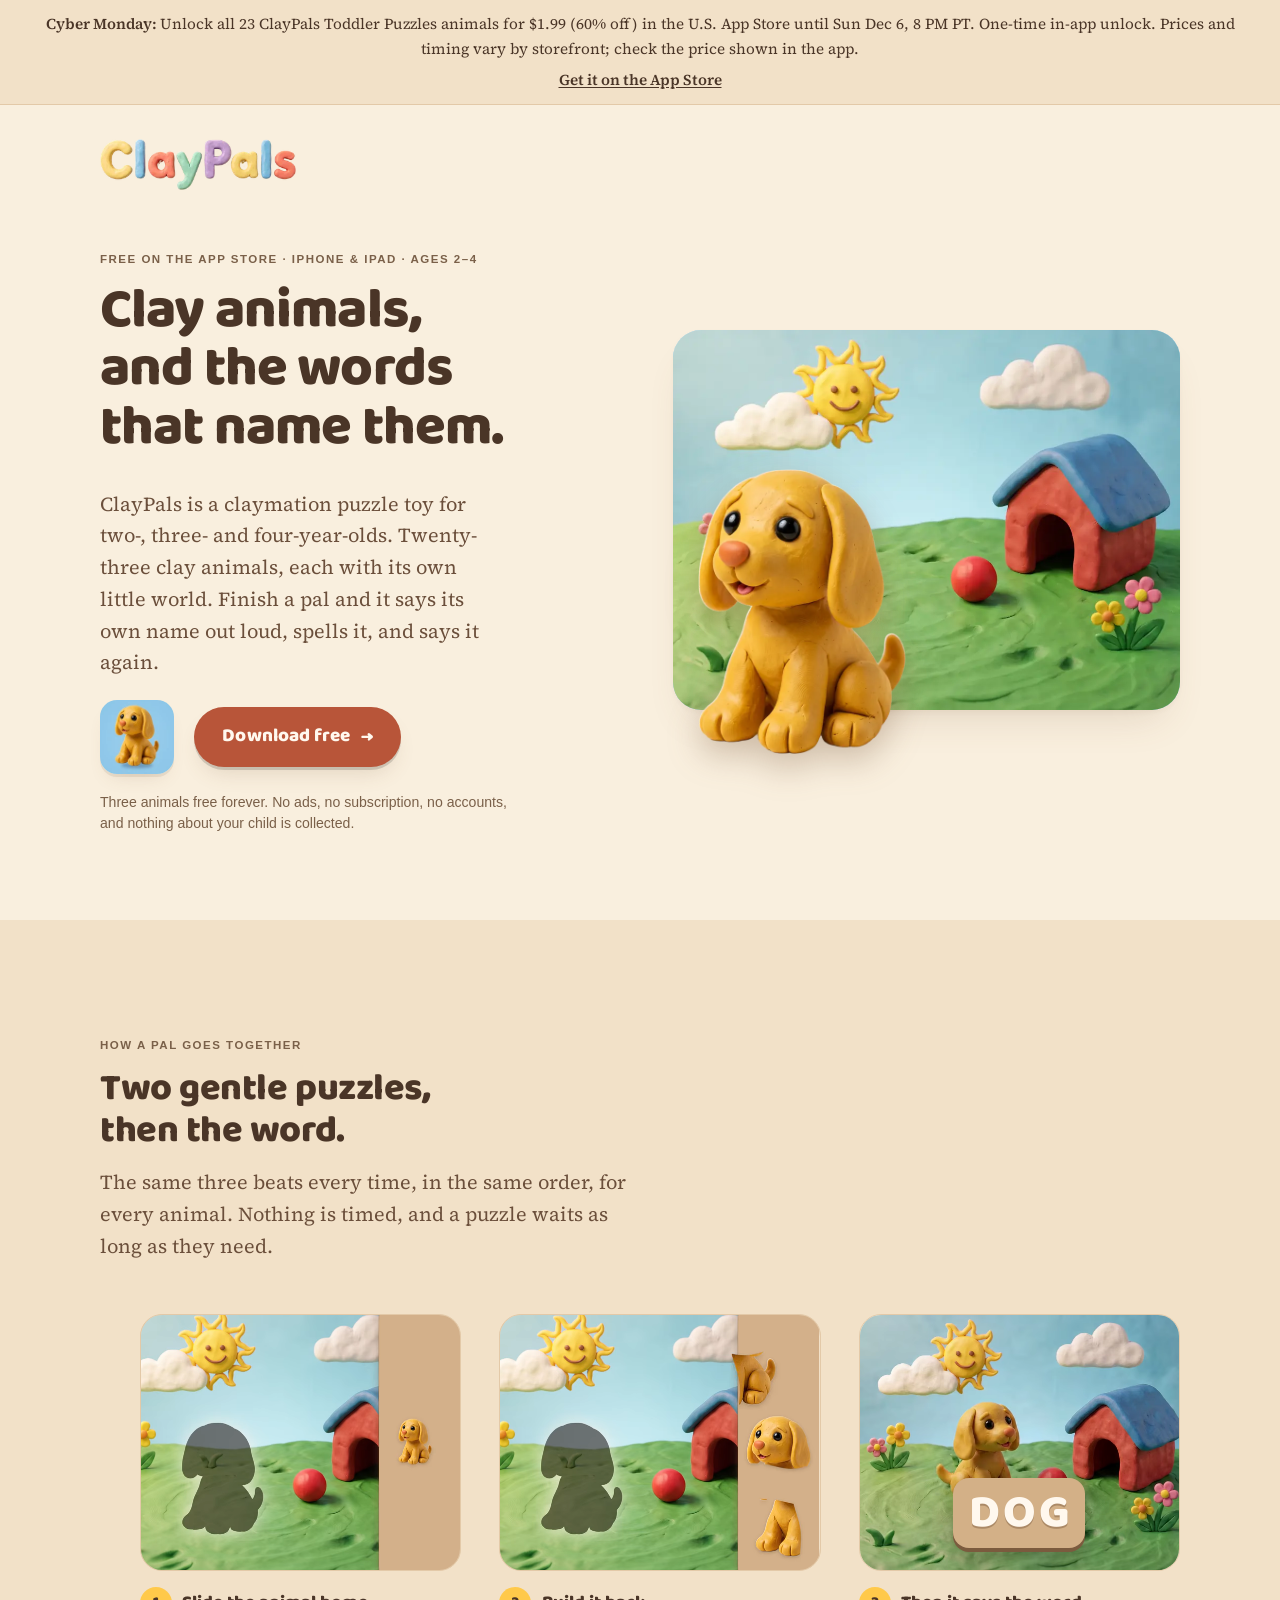
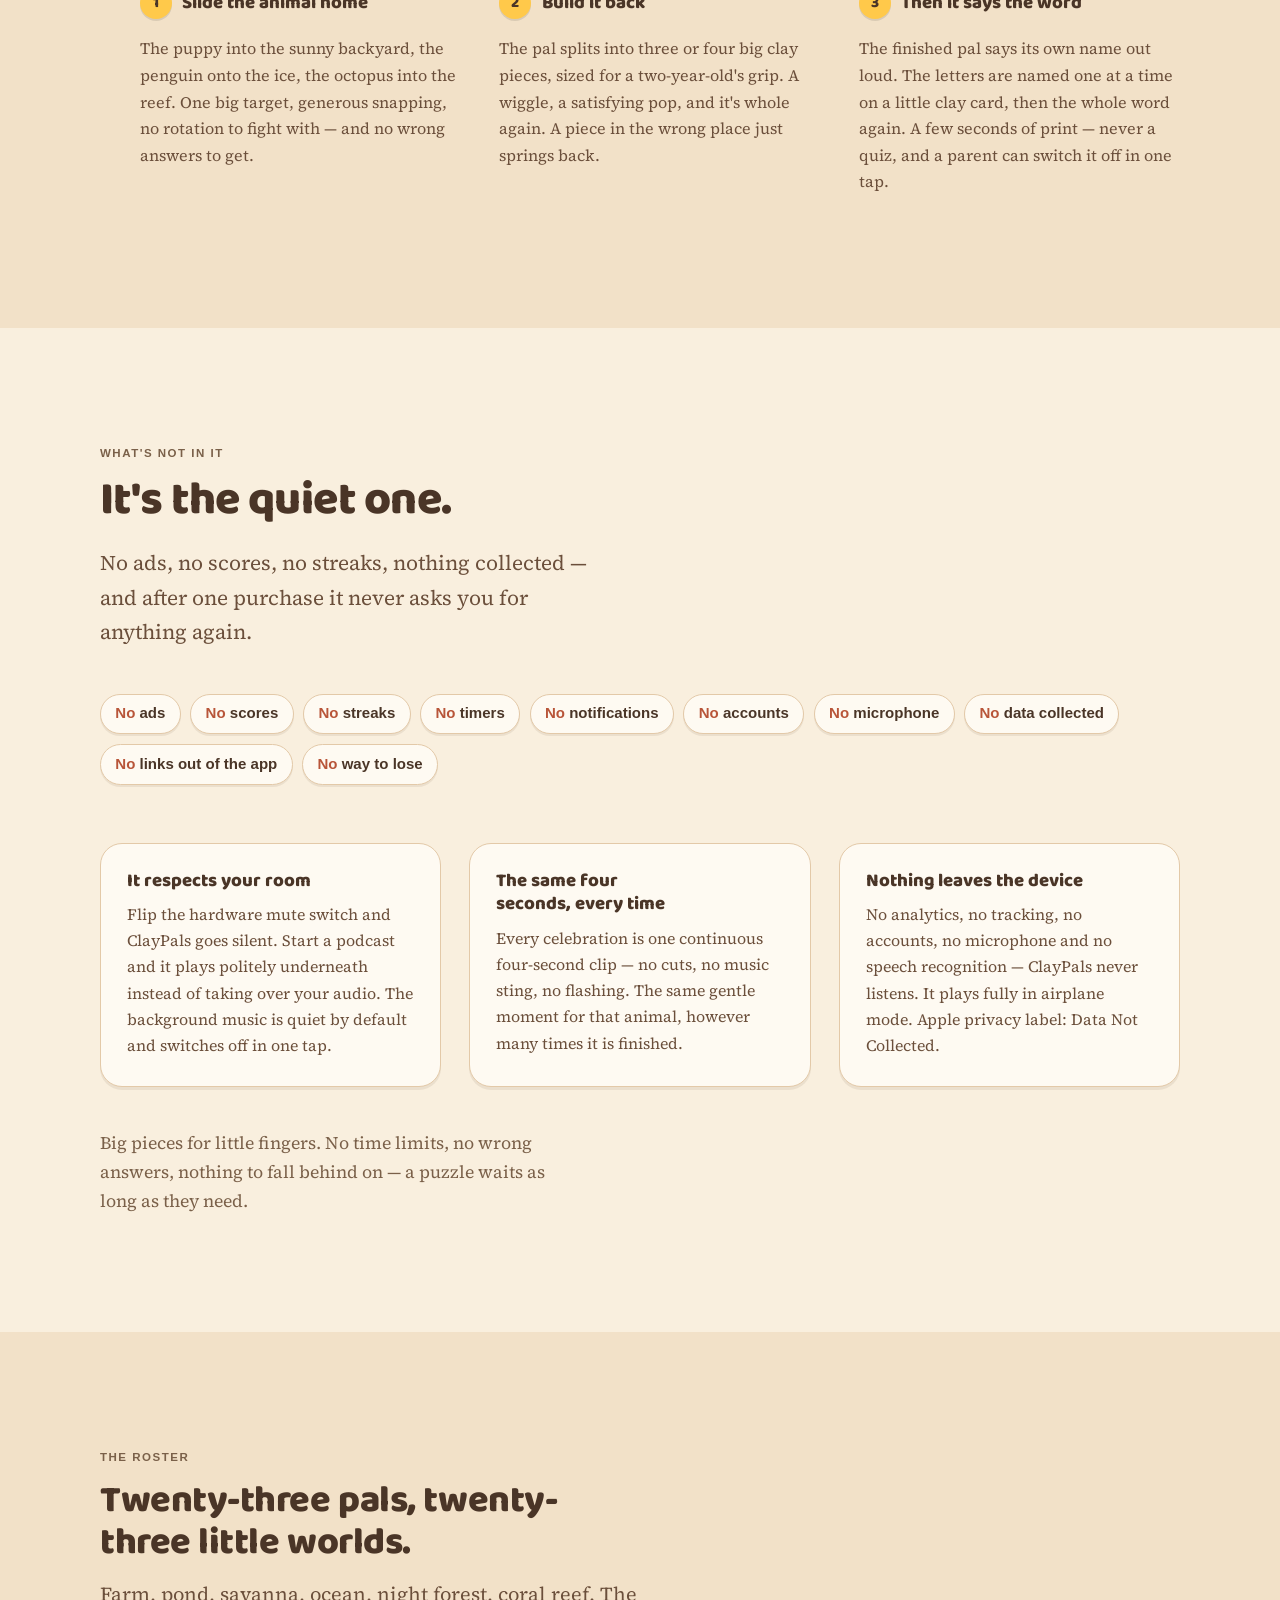
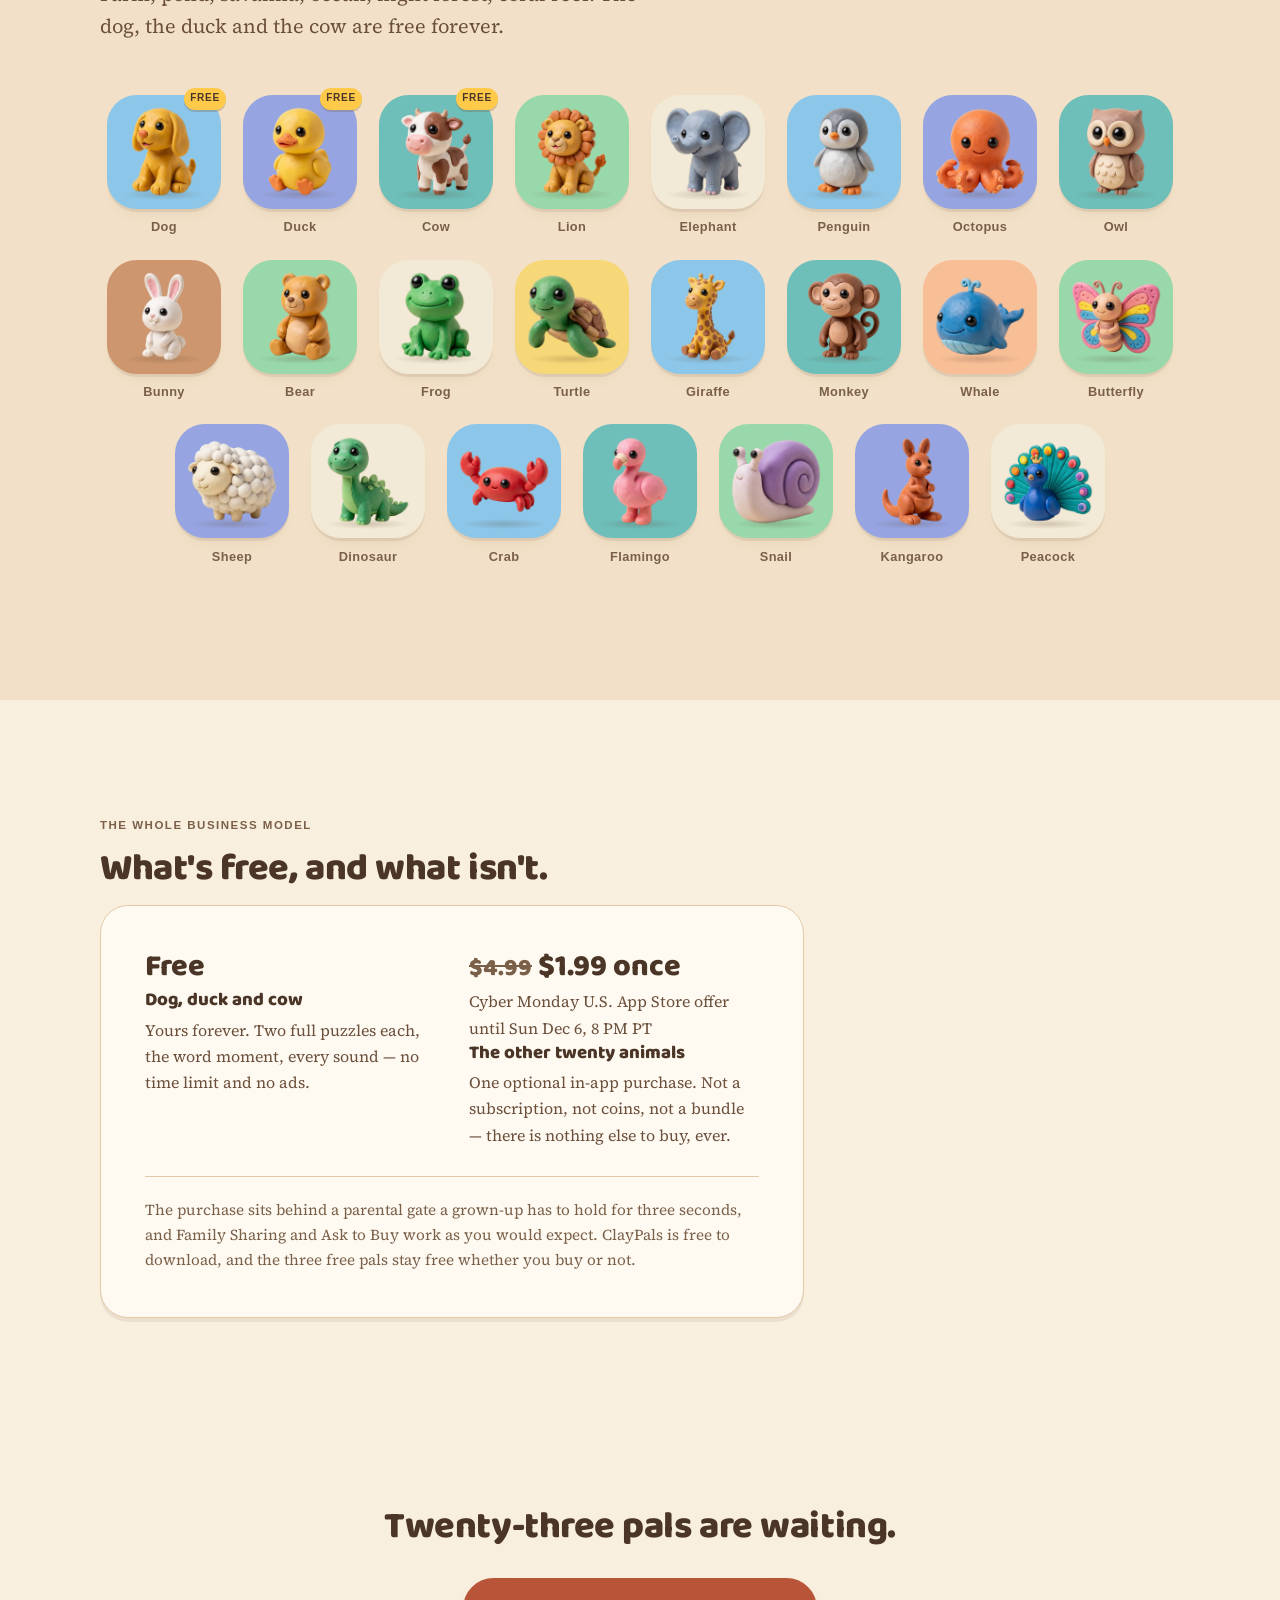
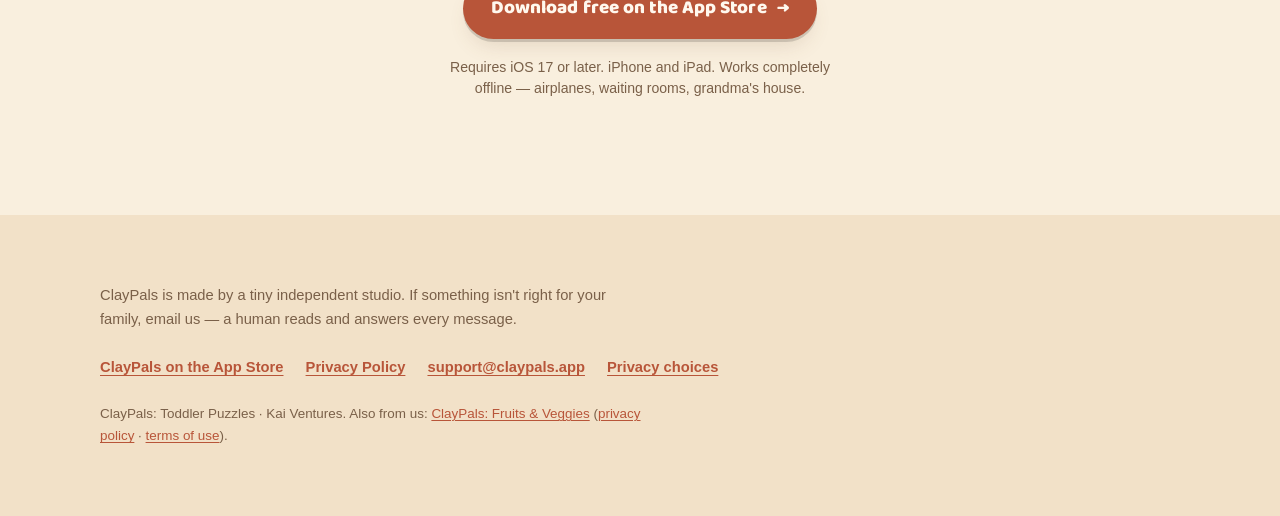
==== commit d07544cd: "site: show timed ClayPals Black Friday and Cyber Monday pricing" ====
--- a/index.html
+++ b/index.html
@@ -5,25 +5,26 @@
      consent-gated loaders for GA4 and the Meta Pixel (same IDs as before).
      Synchronous on purpose: it must run before anything can set a cookie. -->
 <script src="assets/js/consent.js"></script>
+<script defer src="assets/js/promo.js"></script>
 
 <meta charset="utf-8">
 <meta name="viewport" content="width=device-width, initial-scale=1, viewport-fit=cover">
-<title>ClayPals: Toddler Puzzles | Clay puzzle app for ages 2 to 4</title>
-<meta name="description" content="ClayPals: Toddler Puzzles is a puzzle app for iPhone and iPad, for ages 2 to 4. 23 clay animals say their names. No ads. 3 are free, 20 more cost $4.99 once.">
+<title>ClayPals: Toddler Puzzles — a claymation puzzle toy for ages 2–4</title>
+<meta name="description" content="Fit the clay puppy into his yard, then build him back from big pieces. 23 clay animals for 2–4 year olds. Free on the App Store — no ads, no scores, nothing collected.">
 <link rel="canonical" href="https://claypals.app/">
 
 <meta property="og:type" content="website">
 <meta property="og:site_name" content="ClayPals">
-<meta property="og:title" content="ClayPals: Toddler Puzzles, a clay puzzle app for ages 2 to 4">
-<meta property="og:description" content="Clay animals that say their own names. 23 animals, free to download. No ads, no subscription, and the app collects nothing.">
+<meta property="og:title" content="ClayPals — a claymation puzzle toy for 2–4 year olds">
+<meta property="og:description" content="Clay animals, and the words that name them. 23 claymation puzzles, free on the App Store. No ads, no scores, nothing collected.">
 <meta property="og:url" content="https://claypals.app/">
 <meta property="og:image" content="https://claypals.app/assets/img/og-cover.jpg">
 <meta property="og:image:width" content="1200">
 <meta property="og:image:height" content="630">
 <meta property="og:image:alt" content="A yellow clay puppy sitting in a green clay backyard, beside the word ClayPals.">
 <meta name="twitter:card" content="summary_large_image">
-<meta name="twitter:title" content="ClayPals: Toddler Puzzles, a clay puzzle app for ages 2 to 4">
-<meta name="twitter:description" content="Clay animals that say their own names. 23 animals, free to download. No ads, no subscription, and the app collects nothing.">
+<meta name="twitter:title" content="ClayPals — a claymation puzzle toy for 2–4 year olds">
+<meta name="twitter:description" content="Clay animals, and the words that name them. Free on the App Store.">
 <meta name="twitter:image" content="https://claypals.app/assets/img/og-cover.jpg">
 
 <!-- Light is the default everywhere, regardless of the visitor's OS setting: the
@@ -49,22 +50,23 @@
 
 /* ── Tokens ────────────────────────────────────────────────────────────── */
 :root{
-
-  --bg:#f9efde;
-  --bg-sunk:#f2e1c8;
+  /* Every value below is lifted from the app: ClayPalette.swift, StorePalette
+     (ParentalGate.swift) and the tileColor entries in puzzles.json. */
+  --bg:#f9efde;            /* ClayPalette.cream */
+  --bg-sunk:#f2e1c8;       /* ClayPalette.warmSand */
   --surface:#fefaf2;
-  --rim:#e3c9a8;
+  --rim:#e3c9a8;           /* StorePalette.tileRim */
   --ink:#4a3527;
-  --ink-body:#6b4f3b;
+  --ink-body:#6b4f3b;      /* StorePalette.text */
   --ink-soft:#7a6049;
-  --terra:#e07a5e;
+  --terra:#e07a5e;         /* StorePalette.buy */
   --terra-press:#b85539;
   --btn-bg:#b85539;
   --btn-ink:#fff8ee;
-  --sky:#8cc6e8;
-  --shelf:#d3b087;
-  --shelf-shadow:#7b5b3e;
-  --star:#ffc94a;
+  --sky:#8cc6e8;           /* puzzles.json skyBlue — the app icon's ground */
+  --shelf:#d3b087;         /* ClayPalette.shelf */
+  --shelf-shadow:#7b5b3e;  /* ClayPalette.shelfShadow */
+  --star:#ffc94a;          /* StorePalette.star */
   --cast:rgba(123,91,62,.20);
   --cast-soft:rgba(123,91,62,.11);
 
@@ -364,7 +366,6 @@
   .step-art--word{background:url(assets/img/word-dog-poster.webp) center/cover no-repeat}
 }
 </style>
-<link rel="stylesheet" href="aeo.css">
 </head>
 <body>
 <script>document.documentElement.classList.add("js");</script>
@@ -387,14 +388,17 @@
       <div>
         <p class="label">Free on the App&nbsp;Store · iPhone &amp; iPad · Ages&nbsp;2–4</p>
         <h1>Clay animals, and the words that name them.</h1>
-        <p class="lead">ClayPals: Toddler Puzzles is a puzzle app for iPhone and iPad, made for children aged 2&nbsp;to&nbsp;4. It has 23 clay animals that say their own names. There are no ads, no subscription and no data collected. Three animals are free. The other 20 cost $4.99, one time.</p>
+        <p class="lead">ClayPals is a claymation puzzle toy for two-, three- and four-year-olds.
+          Twenty-three clay animals, each with its own little world. Finish a pal and it says
+          its own name out loud, spells it, and says it again.</p>
         <div class="cta-row">
           <img class="appicon" src="assets/icon/icon-160.webp" width="160" height="160"
                decoding="async" alt="The ClayPals app icon: a yellow clay puppy on a sky-blue ground.">
           <a class="btn" data-cta="hero" href="https://apps.apple.com/us/app/claypals-toddler-puzzles/id6794948298">
             Download free <span class="arrow" aria-hidden="true">→</span></a>
         </div>
-        <p class="btn-note">The dog, duck and cow are free to keep. No ads, no subscription, no accounts. The app collects nothing about your child.</p>
+        <p class="btn-note">Three animals free forever. No ads, no subscription, no accounts,
+          and nothing about your child is collected.</p>
       </div>
 
       <div class="diorama">
@@ -403,7 +407,7 @@
                srcset="assets/img/hero-scene-960.webp 960w, assets/img/hero-scene-1440.webp 1440w"
                sizes="(min-width:900px) 46vw, 92vw"
                width="960" height="717" fetchpriority="high" decoding="async"
-               alt="A clay backyard scene: green modeling-clay grass, a red dog house with a blue roof, a smiling sun and soft white clouds.">
+               alt="A clay backyard scene: green modelling-clay grass, a red dog house with a blue roof, a smiling sun and soft white clouds.">
         </div>
         <div class="pal-shadow" aria-hidden="true"></div>
         <img class="pal" src="assets/img/hero-dog-440.webp"
@@ -419,14 +423,24 @@
   <section class="band">
     <div class="wrap">
       <div class="prose reveal">
-        <p class="label">How it works</p>
-        <h2>Two easy puzzles, then the word.</h2>
-        <p class="lead">Every animal works the same way, in three steps.
-          Nothing is timed. Your child can take as long as they need.</p>
+        <p class="label">How a pal goes together</p>
+        <h2>Two gentle puzzles, then the word.</h2>
+        <p class="lead">The same three beats every time, in the same order, for every animal.
+          Nothing is timed, and a puzzle waits as long as they need.</p>
       </div>
 
       <ol class="steps">
         <li class="step reveal">
+          <!-- The dog, not the penguin. The three cards are one sentence — slide
+               the dog home, build the dog back, the dog says its word — and
+               changing the subject halfway breaks it. Variety is the roster
+               section's job; it shows all 23.
+               On the deliberate overlap with the hero: the hero DROPS a bare
+               cutout from above onto a bare scene. This is the app itself —
+               the whole pal travelling SIDEWAYS off the shelf into a silhouette,
+               with the tray and the home button in frame. Same dog, different
+               axis, different context, so the two read as one motif rather than
+               one animation played twice. -->
           <div class="step-art step-art--slide">
             <video width="640" height="512" autoplay muted loop playsinline preload="metadata"
                    poster="assets/img/slide-dog-poster.webp"
@@ -436,21 +450,38 @@
             </video>
           </div>
           <div class="step-head"><span class="step-num" aria-hidden="true">1</span><h3>Slide the animal home</h3></div>
-          <p>Put the puppy in the sunny backyard, the penguin on the ice, the octopus in the reef. The target is big, pieces snap in easily, and nothing needs turning. There are no wrong answers.</p>
+          <p>The puppy into the sunny backyard, the penguin onto the ice, the octopus into the
+            reef. One big target, generous snapping, no rotation to fight with — and no wrong
+            answers to get.</p>
         </li>
         <li class="step reveal">
+          <!-- The still that used to sit here showed the puppy mid-split, and it
+               read as a rendering glitch rather than as puzzle pieces. This is the
+               real Layer 2, recorded off the app: three pieces lifted from the
+               shelf and pressed into the silhouette. `muted` AND `playsinline` are
+               both load-bearing — iOS Safari refuses to autoplay without either,
+               and a parent opening this from a text message is the case that
+               matters most. WebM first so Chrome and Firefox take the smaller
+               file; Safari falls through to the H.264 MP4. -->
           <div class="step-art step-art--build">
             <video width="640" height="512" autoplay muted loop playsinline preload="metadata"
                    poster="assets/img/build-dog-poster.webp"
-                   aria-label="The clay puppy's three pieces (body, head and paws) lifted one at a time from the shelf and pressed into his silhouette until he is whole again.">
+                   aria-label="The clay puppy's three pieces — body, head and paws — lifted one at a time from the shelf and pressed into his silhouette until he is whole again.">
               <source src="assets/video/build-dog.webm" type="video/webm">
               <source src="assets/video/build-dog.mp4" type="video/mp4">
             </video>
           </div>
           <div class="step-head"><span class="step-num" aria-hidden="true">2</span><h3>Build it back</h3></div>
-          <p>The animal breaks into three or four big clay pieces, sized for a two-year-old's hands. Put them back and it is whole again. A piece in the wrong place just pops back out.</p>
+          <p>The pal splits into three or four big clay pieces, sized for a two-year-old's grip.
+            A wiggle, a satisfying pop, and it's whole again. A piece in the wrong place just
+            springs back.</p>
         </li>
         <li class="step reveal">
+          <!-- The dog completion film the app itself plays, straight from the
+               bundle (ClayPals/Resources/video/dog_completion.mp4), transcoded off
+               HEVC because Chrome and Firefox will not decode it. The word card
+               stays on top rather than being replaced by the film: the panel is
+               about the WORD, and card-over-film is exactly what a child sees. -->
           <div class="step-art step-art--word">
             <video width="640" height="512" autoplay muted loop playsinline preload="metadata"
                    poster="assets/img/word-dog-poster.webp"
@@ -461,7 +492,9 @@
             <div class="wordcard" aria-hidden="true"><span>D</span><span>O</span><span>G</span></div>
           </div>
           <div class="step-head"><span class="step-num" aria-hidden="true">3</span><h3>Then it says the word</h3></div>
-          <p>The finished animal says its name out loud. Each letter is named on a little clay card, then the whole word is said again. It takes a few seconds and is never a quiz. A parent can turn it off with one tap.</p>
+          <p>The finished pal says its own name out loud. The letters are named one at a time on
+            a little clay card, then the whole word again. A few seconds of print — never a quiz,
+            and a parent can switch it off in one tap.</p>
         </li>
       </ol>
       <script>
@@ -495,7 +528,8 @@
       <div class="prose reveal">
         <p class="label">What's not in it</p>
         <h2 class="quiet-statement">It's the quiet one.</h2>
-        <p class="quiet-sub">No ads, no scores, no streaks, and nothing collected in the app. After one purchase, there is nothing else to buy.</p>
+        <p class="quiet-sub">No ads, no scores, no streaks, nothing collected — and after one
+          purchase it never asks you for anything again.</p>
       </div>
 
       <ul class="chips reveal">
@@ -507,25 +541,32 @@
         <li><b>No</b> accounts</li>
         <li><b>No</b> microphone</li>
         <li><b>No</b> data collected</li>
+        <li><b>No</b> links out of the app</li>
         <li><b>No</b> way to lose</li>
       </ul>
 
       <div class="proofs">
         <div class="proof reveal">
-          <h3>Quiet when you need it</h3>
-          <p>Turn on the mute switch and the app goes silent. If a podcast is playing, the app plays quietly under it and does not stop it. The background music is soft and turns off with one tap.</p>
+          <h3>It respects your room</h3>
+          <p>Flip the hardware mute switch and ClayPals goes silent. Start a podcast and it plays
+            politely underneath instead of taking over your audio. The background music is quiet
+            by default and switches off in one tap.</p>
         </div>
         <div class="proof reveal">
-          <h3>The same short celebration every time</h3>
-          <p>Each celebration is one four-second clip, with no cuts, no loud music and no flashing. It is the same for that animal every time.</p>
+          <h3>The same four seconds, every time</h3>
+          <p>Every celebration is one continuous four-second clip — no cuts, no music sting, no
+            flashing. The same gentle moment for that animal, however many times it is finished.</p>
         </div>
         <div class="proof reveal">
-          <h3>Inside the app, nothing leaves the device</h3>
-          <p>The app has no analytics, tracking, accounts, microphone or speech recognition. It never listens. It works fully in airplane mode. Apple privacy label: Data Not Collected. Our website uses Google Analytics, PostHog and the Meta Pixel, tools that count visits and measure ads. See our <a href="privacy.html">privacy policy</a>.</p>
+          <h3>Nothing leaves the device</h3>
+          <p>No analytics, no tracking, no accounts, no microphone and no speech recognition —
+            ClayPals never listens. It plays fully in airplane mode. Apple privacy label:
+            Data Not Collected.</p>
         </div>
       </div>
 
-      <p class="pace reveal">Big pieces for little fingers. No time limits and no wrong answers. Your child can take as long as they need.</p>
+      <p class="pace reveal">Big pieces for little fingers. No time limits, no wrong answers,
+        nothing to fall behind on — a puzzle waits as long as they need.</p>
     </div>
   </section>
 
@@ -533,9 +574,10 @@
   <section class="band">
     <div class="wrap">
       <div class="prose reveal">
-        <p class="label">All the animals</p>
-        <h2>23 animals, each with its own little world.</h2>
-        <p class="lead">From the farm to the coral reef. The dog, duck and cow are free to keep.</p>
+        <p class="label">The roster</p>
+        <h2>Twenty-three pals, twenty-three little worlds.</h2>
+        <p class="lead">Farm, pond, savanna, ocean, night forest, coral reef. The dog, the duck
+          and the cow are free forever.</p>
       </div>
       <ul class="shelf" id="shelf">
         <li style="--i:0">
@@ -710,7 +752,7 @@
   <section>
     <div class="wrap">
       <div class="prose reveal">
-        <p class="label">Price</p>
+        <p class="label">The whole business model</p>
         <h2>What's free, and what isn't.</h2>
       </div>
       <div class="price-card reveal">
@@ -718,107 +760,46 @@
           <li>
             <span class="amount">Free</span>
             <h3>Dog, duck and cow</h3>
-            <p>Free to keep. Each one has both puzzles, its word and all its sounds. No time limit and no ads.</p>
+            <p>Yours forever. Two full puzzles each, the word moment, every sound — no time
+              limit and no ads.</p>
           </li>
           <li>
             <span class="amount">$4.99 once</span>
             <h3>The other twenty animals</h3>
-            <p>One optional in-app purchase. It is not a subscription, coins or a bundle. There is nothing else to buy in the app.</p>
+            <p>One optional in-app purchase. Not a subscription, not coins, not a bundle —
+              there is nothing else to buy, ever.</p>
           </li>
         </ul>
-        <p class="fineprint">To buy, a grown-up has to hold a button for three seconds (a parental gate). Family Sharing and Ask&nbsp;to&nbsp;Buy (Apple settings that let a parent approve purchases) work as normal.
-          ClayPals: Toddler Puzzles is free to download. The three free animals stay free, whether you buy or not. In the UK, the full set costs £4.99.</p>
+        <p class="fineprint">The purchase sits behind a parental gate a grown-up has to hold for
+          three seconds, and Family Sharing and Ask&nbsp;to&nbsp;Buy work as you would expect.
+          ClayPals is free to download, and the three free pals stay free whether you buy or not.</p>
       </div>
     </div>
   </section>
 
-  <!-- ── FAQ (generated from faq-*.json) ── -->
-
-
-<section class="faq" id="faq">
-  <div class="wrap prose-wide">
-    <p class="label">Questions parents ask</p>
-    <h2>Questions, answered.</h2>
-    <details>
-      <summary><h3>What is ClayPals: Toddler Puzzles?</h3></summary>
-      <p>ClayPals: Toddler Puzzles is a puzzle app for iPhone and iPad, made for children aged 2 to 4. It has 23 clay animals that say their own names. There are no ads, no subscription and no data collected. Three animals are free. The other 20 cost $4.99, one time. It is made by Kai Ventures.</p>
-    </details>
-    <details>
-      <summary><h3>How much does ClayPals: Toddler Puzzles cost? Is it a subscription?</h3></summary>
-      <p>ClayPals: Toddler Puzzles is free to download, and the dog, duck and cow are free to keep. One optional in-app purchase, All Animals, unlocks the other 20 animals for $4.99, one time (£4.99 in the UK). It is not a subscription. There are no coins, no bundles and no ads.</p>
-    </details>
-    <details>
-      <summary><h3>Why pay once for ClayPals: Toddler Puzzles instead of using a free app with ads?</h3></summary>
-      <p>With ClayPals: Toddler Puzzles, you can try three animals for free and unlock the rest for $4.99, one time. So there are no ads for your child to tap and no subscription to cancel. Many free kids&#x27; apps make money from ads, and many learning apps charge every month. Check an app&#x27;s privacy label before you choose.</p>
-    </details>
-    <details>
-      <summary><h3>Does ClayPals: Toddler Puzzles collect data or show ads?</h3></summary>
-      <p>No. ClayPals: Toddler Puzzles shows no ads and collects no data. Its Apple privacy label says Data Not Collected. The app has no analytics (usage tracking), accounts or microphone, and progress is saved only on the device. The claypals.app website is separate. It uses Google Analytics, PostHog and the Meta Pixel (tools that count visits and measure ads).</p>
-    </details>
-    <details>
-      <summary><h3>Does ClayPals: Toddler Puzzles follow children&#x27;s privacy laws like COPPA?</h3></summary>
-      <p>ClayPals: Toddler Puzzles collects no personal information from anyone. So it collects none from children under COPPA (the US law on children&#x27;s privacy online) or the GDPR (the privacy law in the EU and UK). Its Apple privacy label says Data Not Collected, and deleting the app removes everything it saved. Full policy: claypals.app/privacy.html.</p>
-    </details>
-    <details>
-      <summary><h3>Does ClayPals: Toddler Puzzles work offline?</h3></summary>
-      <p>Yes. ClayPals: Toddler Puzzles works fully offline, including in airplane mode. You can use it on a plane, in a waiting room or anywhere without Wi-Fi. The app does not connect to the internet on its own. It only uses Apple&#x27;s App Store if a grown-up chooses to buy the full set of animals.</p>
-    </details>
-    <details>
-      <summary><h3>Which devices does ClayPals: Toddler Puzzles work on?</h3></summary>
-      <p>ClayPals: Toddler Puzzles works on iPhone and iPad with iOS 17 or later. It is not available for Android, and Apple lists it as not verified for Mac. The app is in English only. It does not need Wi-Fi, an account or any other app to play.</p>
-    </details>
-    <details>
-      <summary><h3>What age is ClayPals: Toddler Puzzles for?</h3></summary>
-      <p>ClayPals: Toddler Puzzles is made for children aged 2 to 4. The pieces are big enough for a two-year-old&#x27;s hands. Nothing is timed, and there are no wrong answers. On the App Store it has a 4+ age rating (suitable for all ages) and is in the Kids category for ages 5 and under.</p>
-    </details>
-    <details>
-      <summary><h3>How do I stop my toddler buying things in ClayPals: Toddler Puzzles?</h3></summary>
-      <p>In ClayPals: Toddler Puzzles, the only purchase is behind a parental gate: a grown-up has to hold a button for three seconds. Apple&#x27;s Ask to Buy (a parent approves each purchase) and Family Sharing work as normal. There is only one thing to buy, so the most anyone can spend is $4.99.</p>
-    </details>
-    <details>
-      <summary><h3>Can I turn off the words or the sound in ClayPals: Toddler Puzzles?</h3></summary>
-      <p>Yes. In ClayPals: Toddler Puzzles, a parent can turn off the spoken words and letters with one tap. The background music is soft and also turns off with one tap. The app goes silent when the mute switch is on. If a podcast or music is playing, the app plays quietly under it and does not stop it.</p>
-    </details>
-    <details>
-      <summary><h3>What is the difference between ClayPals: Toddler Puzzles and ClayPals: Fruits &amp; Veggies?</h3></summary>
-      <p>ClayPals: Toddler Puzzles and ClayPals: Fruits &amp; Veggies are separate ClayPals apps. Toddler Puzzles has clay animals, and Fruits &amp; Veggies has clay fruits and vegetables. Both are for ages 2 to 4 and play the same way. Each has its own free items and its own one-time unlock, so buying one does not unlock the other.</p>
-    </details>
-    <details>
-      <summary><h3>Is ClayPals a clay-modeling app?</h3></summary>
-      <p>No. ClayPals: Toddler Puzzles is a puzzle app with clay animation art. A child slides a clay animal into its scene, builds it back from big pieces and hears its name. It does not teach clay modeling or sculpting, and you do not need real clay or anything else to play.</p>
-    </details>
-  </div>
-</section>
-
   <!-- ── Closing ───────────────────────────────────────────────────────── -->
   <section class="closing">
     <div class="wrap prose" style="margin-inline:auto">
-      <h2 class="reveal">23 animals are ready to play.</h2>
+      <h2 class="reveal">Twenty-three pals are waiting.</h2>
       <p class="reveal"><a class="btn" data-cta="closing" href="https://apps.apple.com/us/app/claypals-toddler-puzzles/id6794948298">
         Download free on the App&nbsp;Store <span class="arrow" aria-hidden="true">→</span></a></p>
-      <p class="btn-note reveal">Needs iOS&nbsp;17 or later, on iPhone or iPad. Works fully offline: on planes, in waiting rooms, at grandma's house.</p>
+      <p class="btn-note reveal">Requires iOS&nbsp;17 or later. iPhone and iPad. Works completely
+        offline — airplanes, waiting rooms, grandma's house.</p>
     </div>
   </section>
 </main>
 
 <footer>
   <div class="wrap">
-    <p>ClayPals is made by a small independent studio. If something isn't right for your family, email us. A real person reads and answers every message.</p>
+    <p>ClayPals is made by a tiny independent studio. If something isn't right for your family,
+      email us — a human reads and answers every message.</p>
     <ul class="footlinks">
-      <li><a data-cta="footer" href="https://apps.apple.com/us/app/claypals-toddler-puzzles/id6794948298">ClayPals: Toddler Puzzles on the App&nbsp;Store</a></li>
+      <li><a data-cta="footer" href="https://apps.apple.com/us/app/claypals-toddler-puzzles/id6794948298">ClayPals on the App&nbsp;Store</a></li>
       <li><a href="privacy.html">Privacy Policy</a></li>
-      <li><a href="https://www.apple.com/legal/internet-services/itunes/dev/stdeula/">Terms (Apple standard license)</a></li>
       <li><a href="mailto:support@claypals.app">support@claypals.app</a></li>
-      <li><a href="#faq">FAQ</a></li>
       <li><button type="button" class="linkbtn" data-cp-consent="reset">Privacy choices</button></li>
     </ul>
-    <ul class="follow">
-      <li><a href="https://www.instagram.com/claypals.app/">Instagram</a></li>
-      <li><a href="https://www.facebook.com/profile.php?id=61593198490533">Facebook</a></li>
-    </ul>
-    <p class="colophon">ClayPals makes clay puzzle apps for toddlers aged 2 to 4.
-      ClayPals is published by Kai Ventures. On the App Store, the developer is listed as Mark Cruz.
-      ClayPals is a puzzle app, not a clay-modeling tutorial.
+    <p class="colophon">ClayPals: Toddler Puzzles · Kai Ventures.
       Also from us: <a href="produce/">ClayPals: Fruits &amp; Veggies</a> (<a href="produce/privacy.html">privacy policy</a> · <a href="produce/terms.html">terms of use</a>).</p>
   </div>
 </footer>
@@ -843,204 +824,14 @@
 
 <script type="application/ld+json">
 {
-  "@context": "https://schema.org",
-  "@graph": [
-    {
-      "@type": "Organization",
-      "@id": "https://claypals.app/#org",
-      "name": "Kai Ventures",
-      "email": "support@claypals.app",
-      "brand": {
-        "@type": "Brand",
-        "@id": "https://claypals.app/#brand",
-        "name": "ClayPals",
-        "description": "ClayPals makes clay puzzle apps for toddlers aged 2 to 4. ClayPals is published by Kai Ventures.",
-        "url": "https://claypals.app/",
-        "sameAs": [
-          "https://www.instagram.com/claypals.app/",
-          "https://www.facebook.com/profile.php?id=61593198490533"
-        ]
-      }
-    },
-    {
-      "@type": "WebSite",
-      "@id": "https://claypals.app/#website",
-      "url": "https://claypals.app/",
-      "name": "ClayPals",
-      "publisher": {
-        "@id": "https://claypals.app/#org"
-      },
-      "inLanguage": "en"
-    },
-    {
-      "@type": "WebPage",
-      "@id": "https://claypals.app/#webpage",
-      "url": "https://claypals.app/",
-      "name": "ClayPals: Toddler Puzzles, a clay puzzle app for ages 2 to 4",
-      "isPartOf": {
-        "@id": "https://claypals.app/#website"
-      },
-      "about": {
-        "@id": "https://claypals.app/#app"
-      },
-      "dateModified": "2026-10-31",
-      "inLanguage": "en",
-      "relatedLink": "https://claypals.app/produce/"
-    },
-    {
-      "@type": "MobileApplication",
-      "@id": "https://claypals.app/#app",
-      "name": "ClayPals: Toddler Puzzles",
-      "description": "ClayPals: Toddler Puzzles is a puzzle app for iPhone and iPad, made for children aged 2 to 4. It has 23 clay animals that say their own names. There are no ads, no subscription and no data collected. Three animals are free. The other 20 cost $4.99, one time.",
-      "url": "https://claypals.app/",
-      "sameAs": [
-        "https://apps.apple.com/us/app/claypals-toddler-puzzles/id6794948298"
-      ],
-      "installUrl": "https://apps.apple.com/us/app/claypals-toddler-puzzles/id6794948298",
-      "operatingSystem": "iOS 17.0 or later",
-      "applicationCategory": "EducationalApplication",
-      "applicationSubCategory": "Kids",
-      "availableOnDevice": [
-        "iPhone",
-        "iPad"
-      ],
-      "inLanguage": "en",
-      "contentRating": "4+",
-      "isFamilyFriendly": true,
-      "audience": {
-        "@type": "PeopleAudience",
-        "suggestedMinAge": 2,
-        "suggestedMaxAge": 4
-      },
-      "publisher": {
-        "@id": "https://claypals.app/#org"
-      },
-      "author": {
-        "@type": "Person",
-        "name": "Mark Cruz",
-        "description": "Developer name shown on the App Store for ClayPals apps, published by Kai Ventures"
-      },
-      "offers": [
-        {
-          "@type": "Offer",
-          "name": "Free download",
-          "price": "0",
-          "priceCurrency": "USD"
-        },
-        {
-          "@type": "Offer",
-          "name": "All Animals",
-          "description": "Unlocks the other 20 animals. One-time in-app purchase. Not a subscription.",
-          "price": "4.99",
-          "priceCurrency": "USD"
-        }
-      ]
-    }
-  ]
-}
-</script>
-<script type="application/ld+json">
-{
-  "@context": "https://schema.org",
-  "@type": "FAQPage",
-  "mainEntity": [
-    {
-      "@type": "Question",
-      "name": "What is ClayPals: Toddler Puzzles?",
-      "acceptedAnswer": {
-        "@type": "Answer",
-        "text": "ClayPals: Toddler Puzzles is a puzzle app for iPhone and iPad, made for children aged 2 to 4. It has 23 clay animals that say their own names. There are no ads, no subscription and no data collected. Three animals are free. The other 20 cost $4.99, one time. It is made by Kai Ventures."
-      }
-    },
-    {
-      "@type": "Question",
-      "name": "How much does ClayPals: Toddler Puzzles cost? Is it a subscription?",
-      "acceptedAnswer": {
-        "@type": "Answer",
-        "text": "ClayPals: Toddler Puzzles is free to download, and the dog, duck and cow are free to keep. One optional in-app purchase, All Animals, unlocks the other 20 animals for $4.99, one time (£4.99 in the UK). It is not a subscription. There are no coins, no bundles and no ads."
-      }
-    },
-    {
-      "@type": "Question",
-      "name": "Why pay once for ClayPals: Toddler Puzzles instead of using a free app with ads?",
-      "acceptedAnswer": {
-        "@type": "Answer",
-        "text": "With ClayPals: Toddler Puzzles, you can try three animals for free and unlock the rest for $4.99, one time. So there are no ads for your child to tap and no subscription to cancel. Many free kids' apps make money from ads, and many learning apps charge every month. Check an app's privacy label before you choose."
-      }
-    },
-    {
-      "@type": "Question",
-      "name": "Does ClayPals: Toddler Puzzles collect data or show ads?",
-      "acceptedAnswer": {
-        "@type": "Answer",
-        "text": "No. ClayPals: Toddler Puzzles shows no ads and collects no data. Its Apple privacy label says Data Not Collected. The app has no analytics (usage tracking), accounts or microphone, and progress is saved only on the device. The claypals.app website is separate. It uses Google Analytics, PostHog and the Meta Pixel (tools that count visits and measure ads)."
-      }
-    },
-    {
-      "@type": "Question",
-      "name": "Does ClayPals: Toddler Puzzles follow children's privacy laws like COPPA?",
-      "acceptedAnswer": {
-        "@type": "Answer",
-        "text": "ClayPals: Toddler Puzzles collects no personal information from anyone. So it collects none from children under COPPA (the US law on children's privacy online) or the GDPR (the privacy law in the EU and UK). Its Apple privacy label says Data Not Collected, and deleting the app removes everything it saved. Full policy: claypals.app/privacy.html."
-      }
-    },
-    {
-      "@type": "Question",
-      "name": "Does ClayPals: Toddler Puzzles work offline?",
-      "acceptedAnswer": {
-        "@type": "Answer",
-        "text": "Yes. ClayPals: Toddler Puzzles works fully offline, including in airplane mode. You can use it on a plane, in a waiting room or anywhere without Wi-Fi. The app does not connect to the internet on its own. It only uses Apple's App Store if a grown-up chooses to buy the full set of animals."
-      }
-    },
-    {
-      "@type": "Question",
-      "name": "Which devices does ClayPals: Toddler Puzzles work on?",
-      "acceptedAnswer": {
-        "@type": "Answer",
-        "text": "ClayPals: Toddler Puzzles works on iPhone and iPad with iOS 17 or later. It is not available for Android, and Apple lists it as not verified for Mac. The app is in English only. It does not need Wi-Fi, an account or any other app to play."
-      }
-    },
-    {
-      "@type": "Question",
-      "name": "What age is ClayPals: Toddler Puzzles for?",
-      "acceptedAnswer": {
-        "@type": "Answer",
-        "text": "ClayPals: Toddler Puzzles is made for children aged 2 to 4. The pieces are big enough for a two-year-old's hands. Nothing is timed, and there are no wrong answers. On the App Store it has a 4+ age rating (suitable for all ages) and is in the Kids category for ages 5 and under."
-      }
-    },
-    {
-      "@type": "Question",
-      "name": "How do I stop my toddler buying things in ClayPals: Toddler Puzzles?",
-      "acceptedAnswer": {
-        "@type": "Answer",
-        "text": "In ClayPals: Toddler Puzzles, the only purchase is behind a parental gate: a grown-up has to hold a button for three seconds. Apple's Ask to Buy (a parent approves each purchase) and Family Sharing work as normal. There is only one thing to buy, so the most anyone can spend is $4.99."
-      }
-    },
-    {
-      "@type": "Question",
-      "name": "Can I turn off the words or the sound in ClayPals: Toddler Puzzles?",
-      "acceptedAnswer": {
-        "@type": "Answer",
-        "text": "Yes. In ClayPals: Toddler Puzzles, a parent can turn off the spoken words and letters with one tap. The background music is soft and also turns off with one tap. The app goes silent when the mute switch is on. If a podcast or music is playing, the app plays quietly under it and does not stop it."
-      }
-    },
-    {
-      "@type": "Question",
-      "name": "What is the difference between ClayPals: Toddler Puzzles and ClayPals: Fruits & Veggies?",
-      "acceptedAnswer": {
-        "@type": "Answer",
-        "text": "ClayPals: Toddler Puzzles and ClayPals: Fruits & Veggies are separate ClayPals apps. Toddler Puzzles has clay animals, and Fruits & Veggies has clay fruits and vegetables. Both are for ages 2 to 4 and play the same way. Each has its own free items and its own one-time unlock, so buying one does not unlock the other."
-      }
-    },
-    {
-      "@type": "Question",
-      "name": "Is ClayPals a clay-modeling app?",
-      "acceptedAnswer": {
-        "@type": "Answer",
-        "text": "No. ClayPals: Toddler Puzzles is a puzzle app with clay animation art. A child slides a clay animal into its scene, builds it back from big pieces and hears its name. It does not teach clay modeling or sculpting, and you do not need real clay or anything else to play."
-      }
-    }
-  ]
+  "@context":"https://schema.org",
+  "@type":"MobileApplication",
+  "name":"ClayPals: Toddler Puzzles",
+  "operatingSystem":"iOS 17.0 or later",
+  "applicationCategory":"EducationalApplication",
+  "url":"https://apps.apple.com/us/app/claypals-toddler-puzzles/id6794948298",
+  "description":"A claymation puzzle toy for 2–4 year olds. Fit the clay animal into its scene, then rebuild it from big pieces. 23 animals, no ads, no data collected.",
+  "offers":{"@type":"Offer","price":"0","priceCurrency":"USD"}
 }
 </script>
 </body>
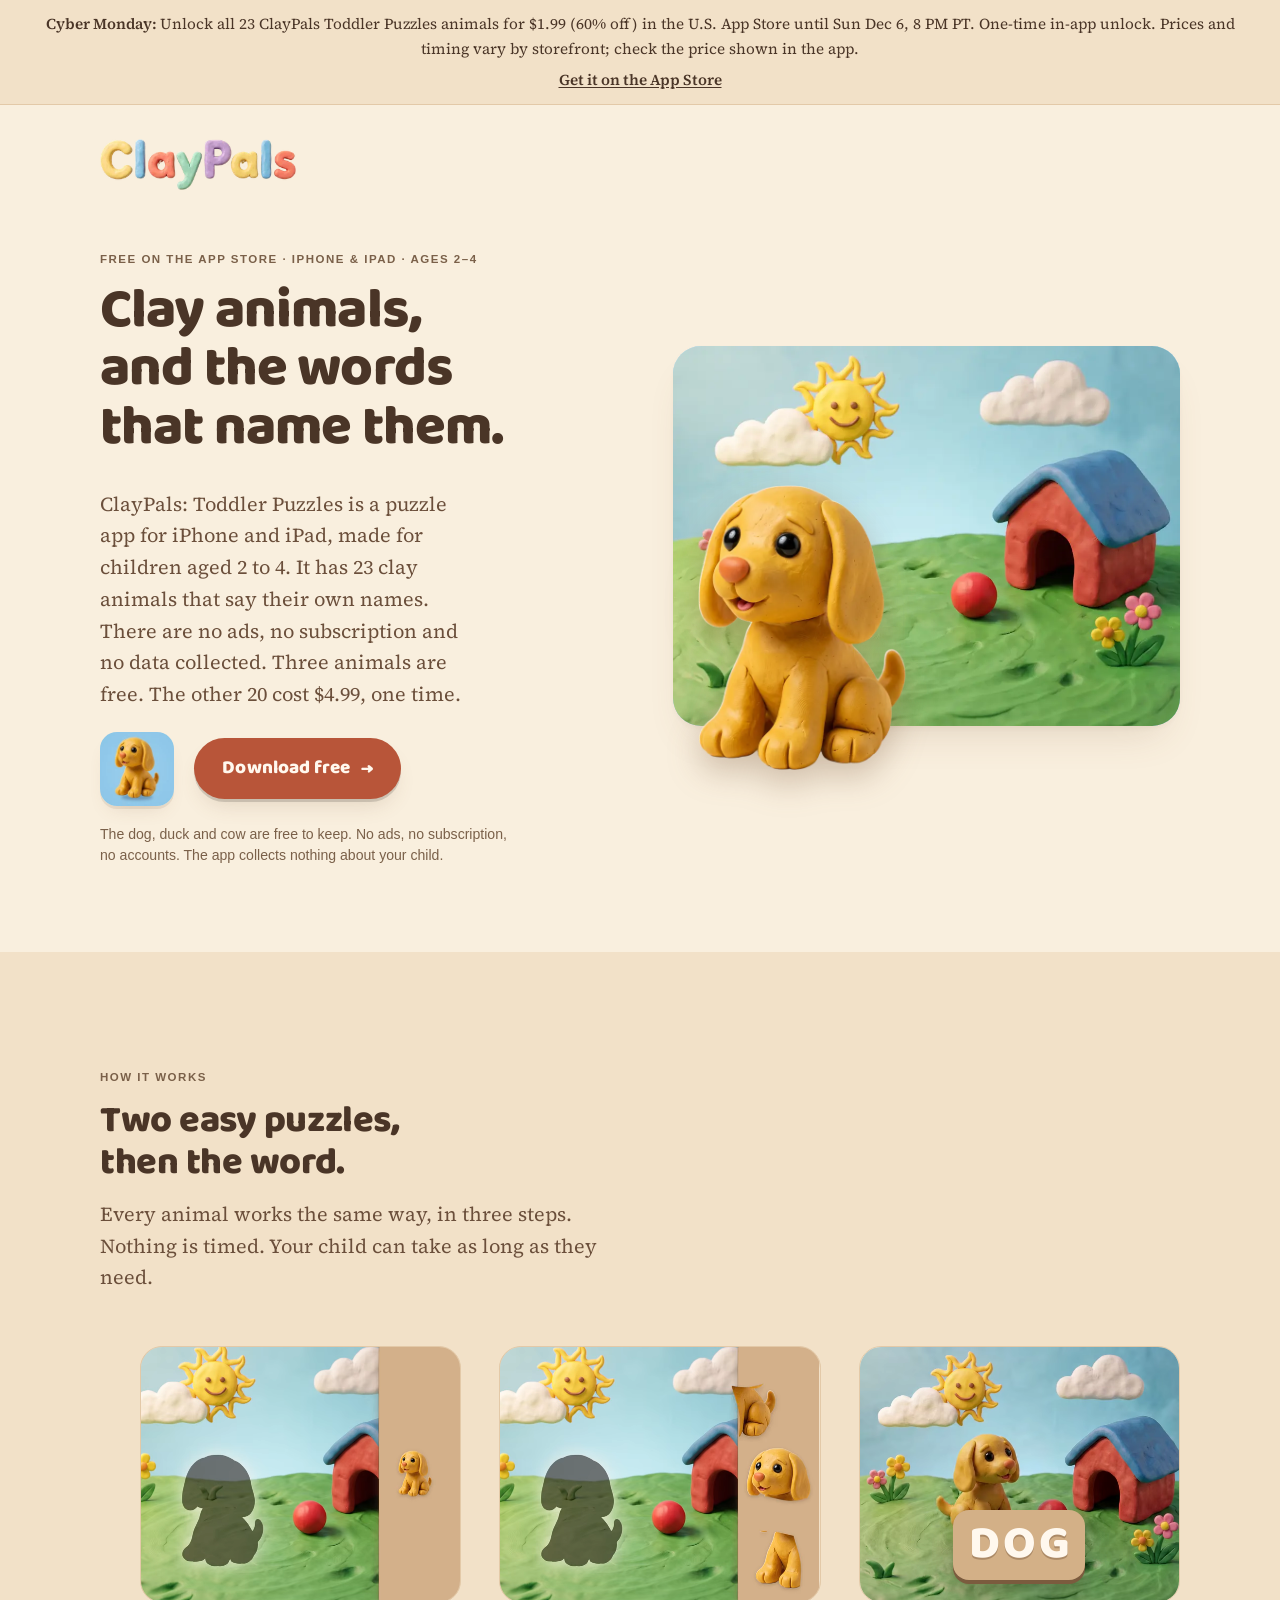
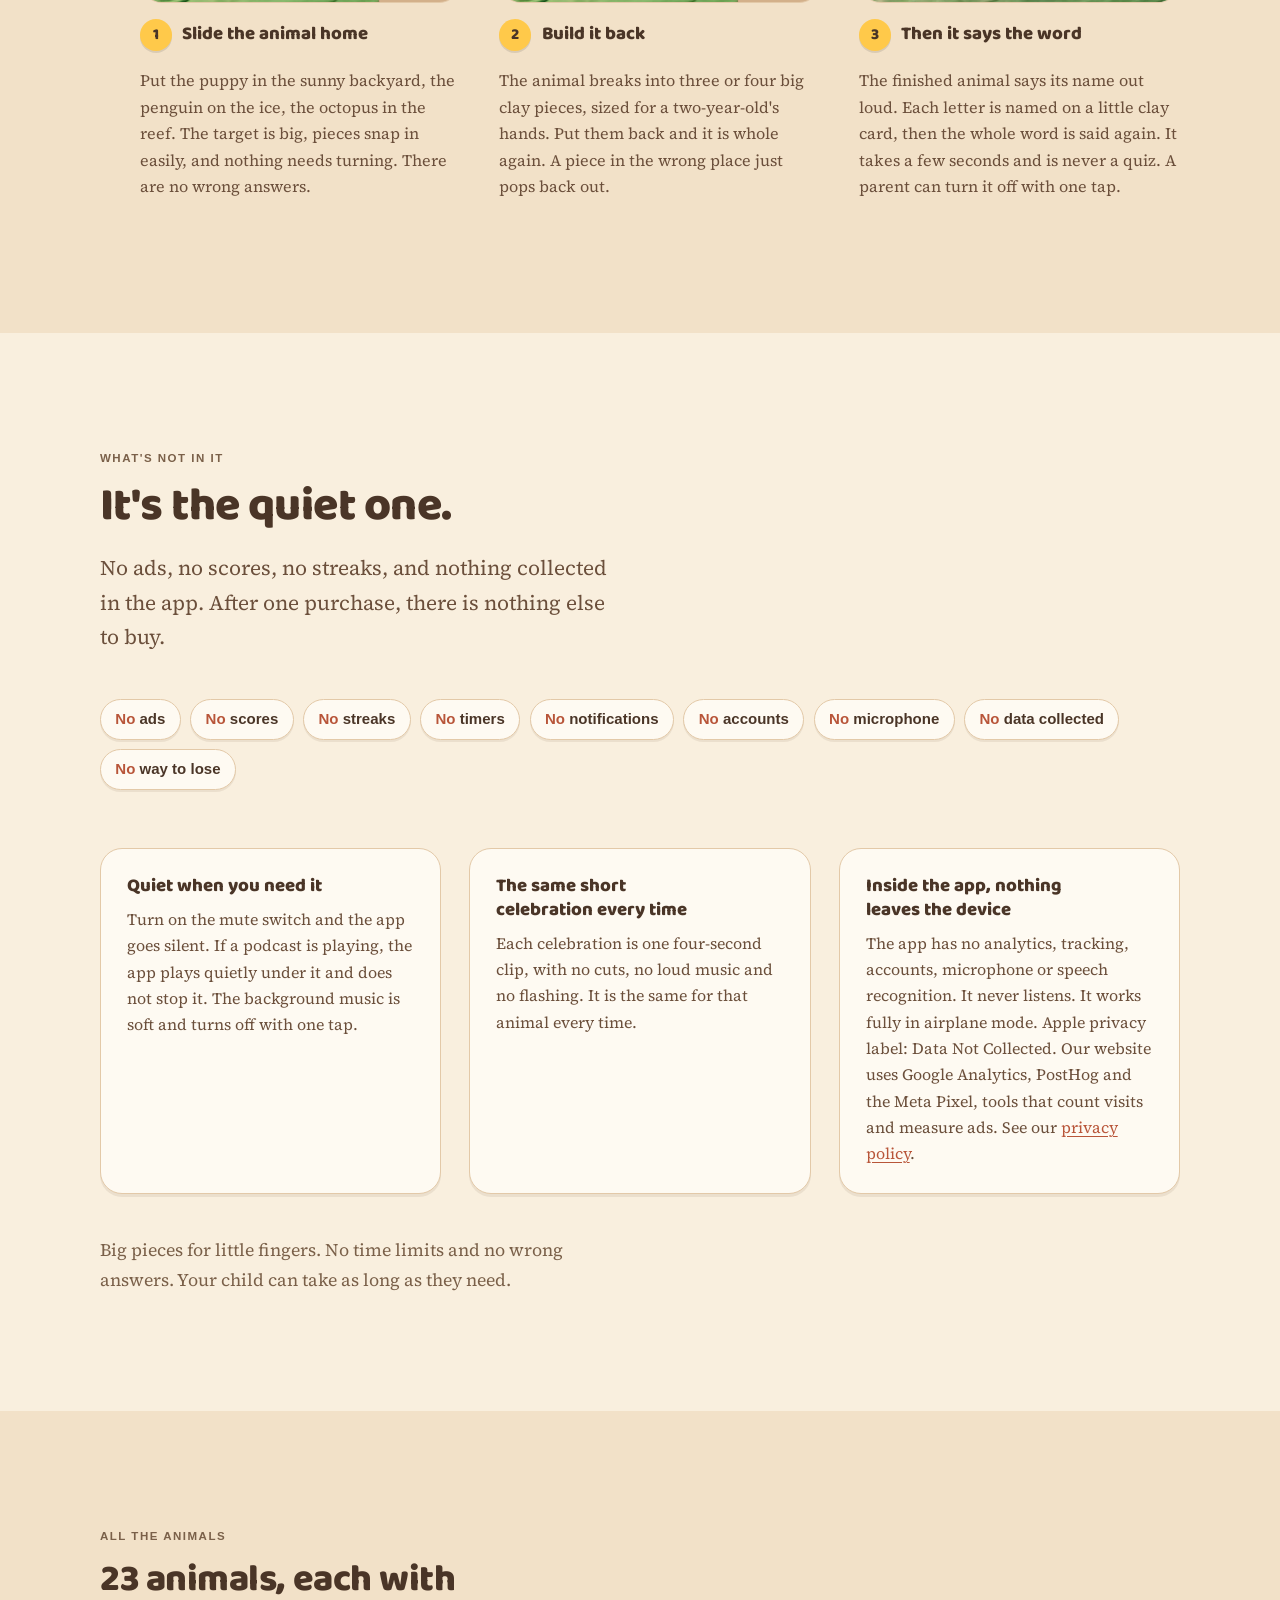
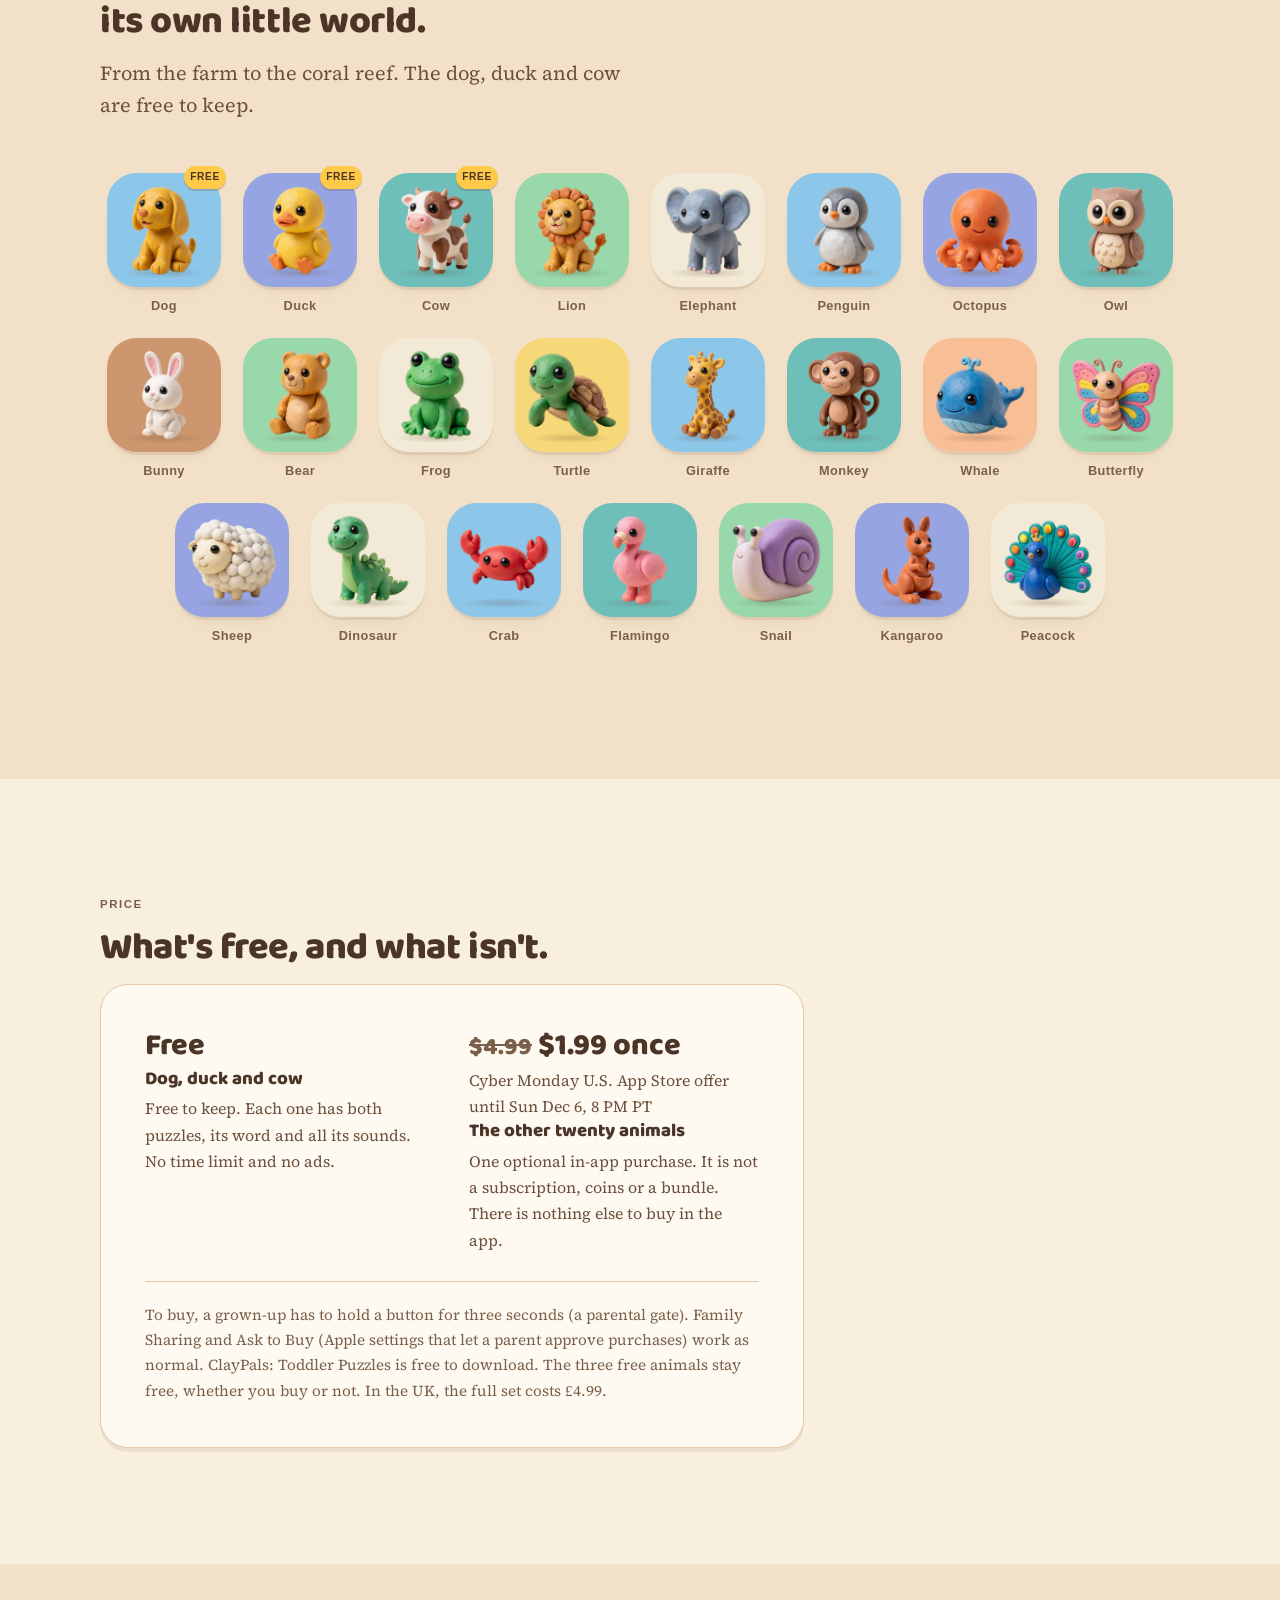
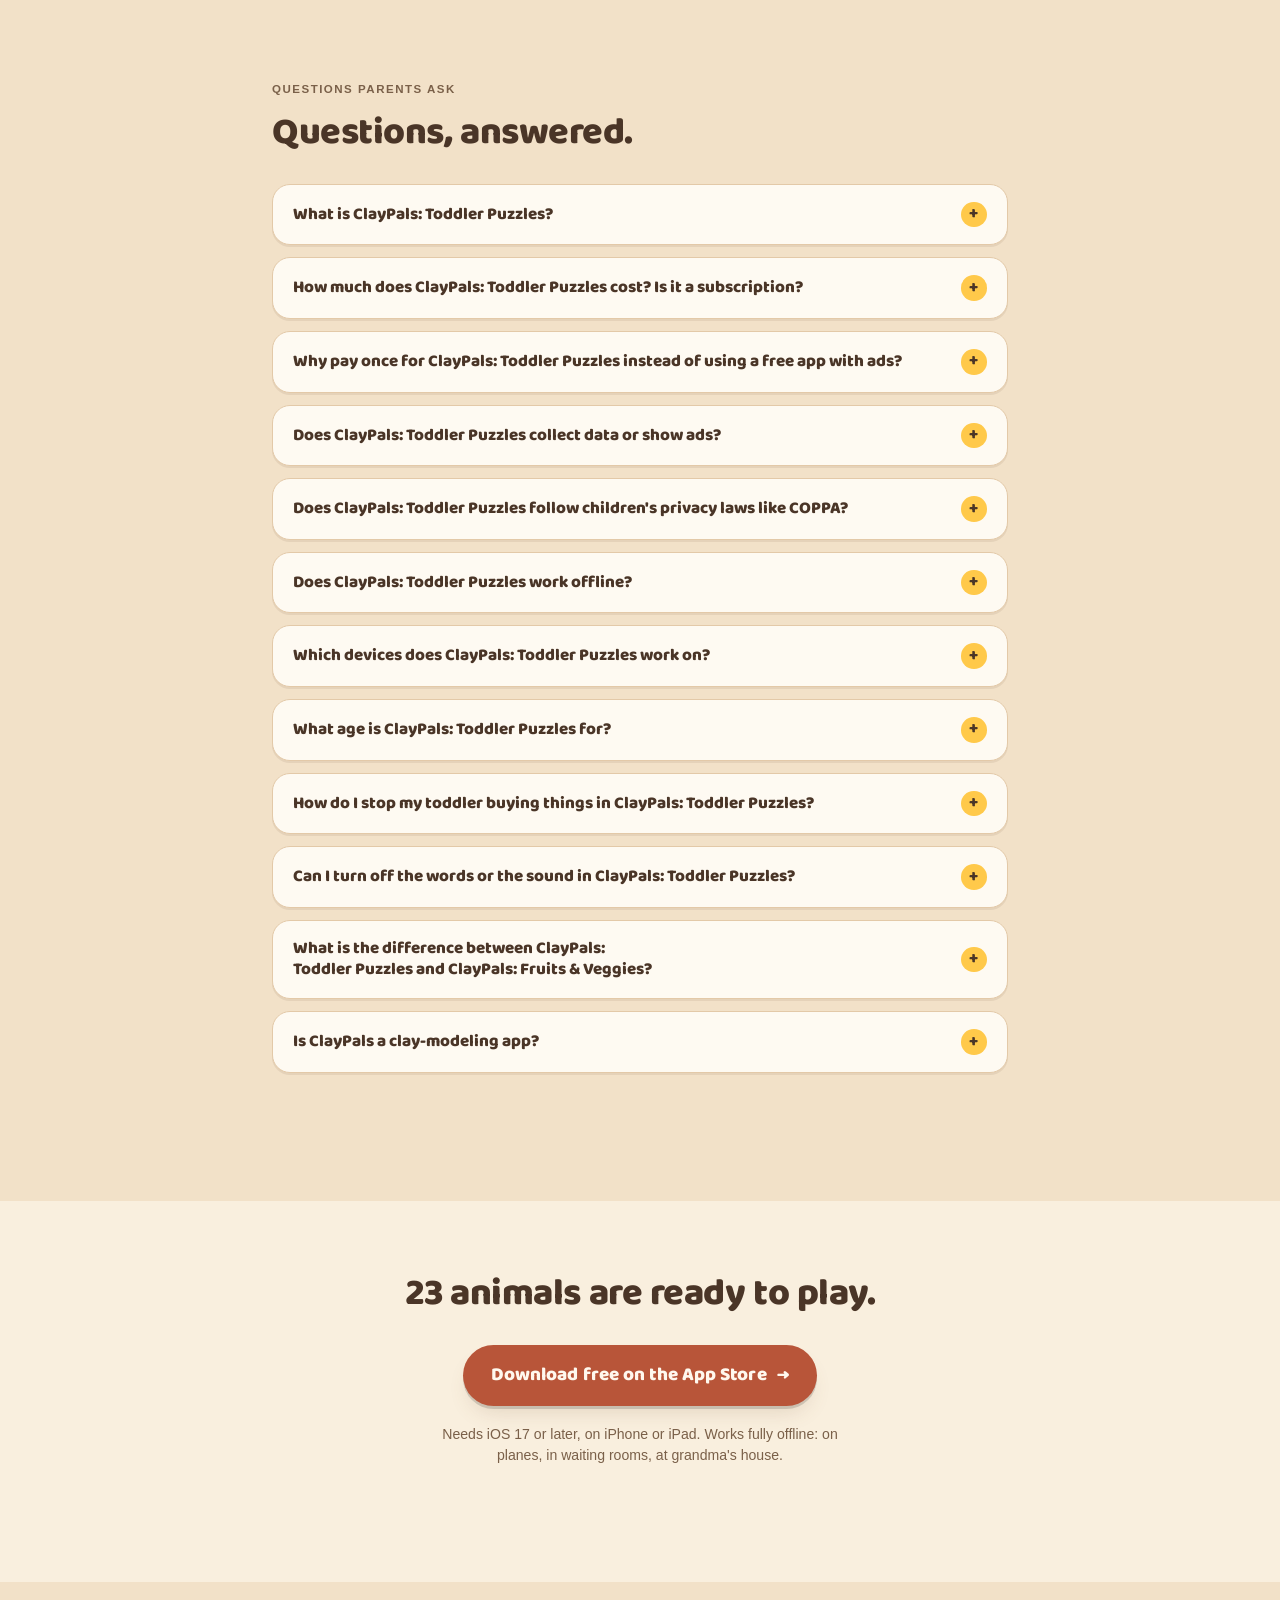
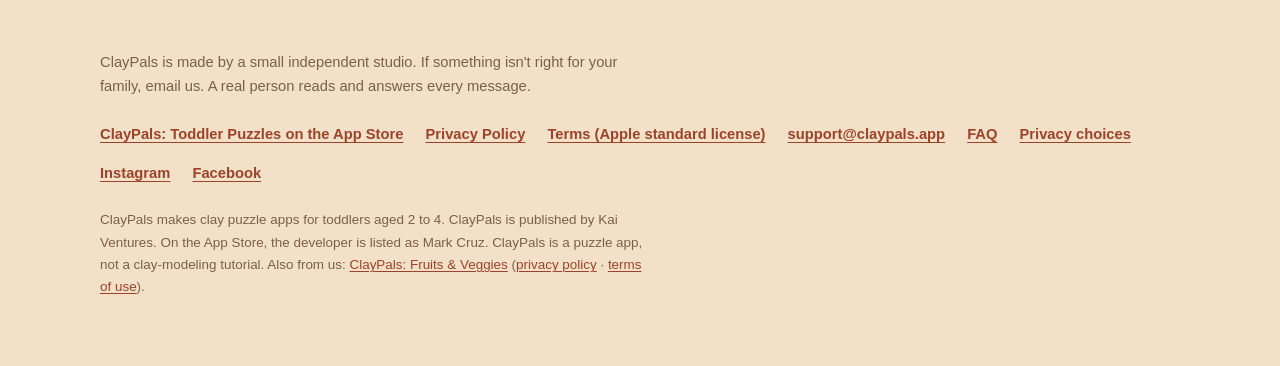
==== commit 712f7b27: "Merge 4a1d8cb396cf1d83d0110779dfe1b7c4e2d77ff7 into d07544cda9a8668b70ff0efd7584d71b40dd40d5" ====
--- a/index.html
+++ b/index.html
@@ -9,22 +9,22 @@
 
 <meta charset="utf-8">
 <meta name="viewport" content="width=device-width, initial-scale=1, viewport-fit=cover">
-<title>ClayPals: Toddler Puzzles — a claymation puzzle toy for ages 2–4</title>
-<meta name="description" content="Fit the clay puppy into his yard, then build him back from big pieces. 23 clay animals for 2–4 year olds. Free on the App Store — no ads, no scores, nothing collected.">
+<title>ClayPals: Toddler Puzzles | Clay puzzle app for ages 2 to 4</title>
+<meta name="description" content="ClayPals: Toddler Puzzles is a puzzle app for iPhone and iPad, for ages 2 to 4. 23 clay animals say their names. No ads. 3 are free, 20 more cost $4.99 once.">
 <link rel="canonical" href="https://claypals.app/">
 
 <meta property="og:type" content="website">
 <meta property="og:site_name" content="ClayPals">
-<meta property="og:title" content="ClayPals — a claymation puzzle toy for 2–4 year olds">
-<meta property="og:description" content="Clay animals, and the words that name them. 23 claymation puzzles, free on the App Store. No ads, no scores, nothing collected.">
+<meta property="og:title" content="ClayPals: Toddler Puzzles, a clay puzzle app for ages 2 to 4">
+<meta property="og:description" content="Clay animals that say their own names. 23 animals, free to download. No ads, no subscription, and the app collects nothing.">
 <meta property="og:url" content="https://claypals.app/">
 <meta property="og:image" content="https://claypals.app/assets/img/og-cover.jpg">
 <meta property="og:image:width" content="1200">
 <meta property="og:image:height" content="630">
 <meta property="og:image:alt" content="A yellow clay puppy sitting in a green clay backyard, beside the word ClayPals.">
 <meta name="twitter:card" content="summary_large_image">
-<meta name="twitter:title" content="ClayPals — a claymation puzzle toy for 2–4 year olds">
-<meta name="twitter:description" content="Clay animals, and the words that name them. Free on the App Store.">
+<meta name="twitter:title" content="ClayPals: Toddler Puzzles, a clay puzzle app for ages 2 to 4">
+<meta name="twitter:description" content="Clay animals that say their own names. 23 animals, free to download. No ads, no subscription, and the app collects nothing.">
 <meta name="twitter:image" content="https://claypals.app/assets/img/og-cover.jpg">
 
 <!-- Light is the default everywhere, regardless of the visitor's OS setting: the
@@ -50,23 +50,22 @@
 
 /* ── Tokens ────────────────────────────────────────────────────────────── */
 :root{
-  /* Every value below is lifted from the app: ClayPalette.swift, StorePalette
-     (ParentalGate.swift) and the tileColor entries in puzzles.json. */
-  --bg:#f9efde;            /* ClayPalette.cream */
-  --bg-sunk:#f2e1c8;       /* ClayPalette.warmSand */
+
+  --bg:#f9efde;
+  --bg-sunk:#f2e1c8;
   --surface:#fefaf2;
-  --rim:#e3c9a8;           /* StorePalette.tileRim */
+  --rim:#e3c9a8;
   --ink:#4a3527;
-  --ink-body:#6b4f3b;      /* StorePalette.text */
+  --ink-body:#6b4f3b;
   --ink-soft:#7a6049;
-  --terra:#e07a5e;         /* StorePalette.buy */
+  --terra:#e07a5e;
   --terra-press:#b85539;
   --btn-bg:#b85539;
   --btn-ink:#fff8ee;
-  --sky:#8cc6e8;           /* puzzles.json skyBlue — the app icon's ground */
-  --shelf:#d3b087;         /* ClayPalette.shelf */
-  --shelf-shadow:#7b5b3e;  /* ClayPalette.shelfShadow */
-  --star:#ffc94a;          /* StorePalette.star */
+  --sky:#8cc6e8;
+  --shelf:#d3b087;
+  --shelf-shadow:#7b5b3e;
+  --star:#ffc94a;
   --cast:rgba(123,91,62,.20);
   --cast-soft:rgba(123,91,62,.11);
 
@@ -366,6 +365,7 @@
   .step-art--word{background:url(assets/img/word-dog-poster.webp) center/cover no-repeat}
 }
 </style>
+<link rel="stylesheet" href="aeo.css">
 </head>
 <body>
 <script>document.documentElement.classList.add("js");</script>
@@ -388,17 +388,14 @@
       <div>
         <p class="label">Free on the App&nbsp;Store · iPhone &amp; iPad · Ages&nbsp;2–4</p>
         <h1>Clay animals, and the words that name them.</h1>
-        <p class="lead">ClayPals is a claymation puzzle toy for two-, three- and four-year-olds.
-          Twenty-three clay animals, each with its own little world. Finish a pal and it says
-          its own name out loud, spells it, and says it again.</p>
+        <p class="lead">ClayPals: Toddler Puzzles is a puzzle app for iPhone and iPad, made for children aged 2&nbsp;to&nbsp;4. It has 23 clay animals that say their own names. There are no ads, no subscription and no data collected. Three animals are free. The other 20 cost $4.99, one time.</p>
         <div class="cta-row">
           <img class="appicon" src="assets/icon/icon-160.webp" width="160" height="160"
                decoding="async" alt="The ClayPals app icon: a yellow clay puppy on a sky-blue ground.">
           <a class="btn" data-cta="hero" href="https://apps.apple.com/us/app/claypals-toddler-puzzles/id6794948298">
             Download free <span class="arrow" aria-hidden="true">→</span></a>
         </div>
-        <p class="btn-note">Three animals free forever. No ads, no subscription, no accounts,
-          and nothing about your child is collected.</p>
+        <p class="btn-note">The dog, duck and cow are free to keep. No ads, no subscription, no accounts. The app collects nothing about your child.</p>
       </div>
 
       <div class="diorama">
@@ -407,7 +404,7 @@
                srcset="assets/img/hero-scene-960.webp 960w, assets/img/hero-scene-1440.webp 1440w"
                sizes="(min-width:900px) 46vw, 92vw"
                width="960" height="717" fetchpriority="high" decoding="async"
-               alt="A clay backyard scene: green modelling-clay grass, a red dog house with a blue roof, a smiling sun and soft white clouds.">
+               alt="A clay backyard scene: green modeling-clay grass, a red dog house with a blue roof, a smiling sun and soft white clouds.">
         </div>
         <div class="pal-shadow" aria-hidden="true"></div>
         <img class="pal" src="assets/img/hero-dog-440.webp"
@@ -423,24 +420,14 @@
   <section class="band">
     <div class="wrap">
       <div class="prose reveal">
-        <p class="label">How a pal goes together</p>
-        <h2>Two gentle puzzles, then the word.</h2>
-        <p class="lead">The same three beats every time, in the same order, for every animal.
-          Nothing is timed, and a puzzle waits as long as they need.</p>
+        <p class="label">How it works</p>
+        <h2>Two easy puzzles, then the word.</h2>
+        <p class="lead">Every animal works the same way, in three steps.
+          Nothing is timed. Your child can take as long as they need.</p>
       </div>
 
       <ol class="steps">
         <li class="step reveal">
-          <!-- The dog, not the penguin. The three cards are one sentence — slide
-               the dog home, build the dog back, the dog says its word — and
-               changing the subject halfway breaks it. Variety is the roster
-               section's job; it shows all 23.
-               On the deliberate overlap with the hero: the hero DROPS a bare
-               cutout from above onto a bare scene. This is the app itself —
-               the whole pal travelling SIDEWAYS off the shelf into a silhouette,
-               with the tray and the home button in frame. Same dog, different
-               axis, different context, so the two read as one motif rather than
-               one animation played twice. -->
           <div class="step-art step-art--slide">
             <video width="640" height="512" autoplay muted loop playsinline preload="metadata"
                    poster="assets/img/slide-dog-poster.webp"
@@ -450,38 +437,21 @@
             </video>
           </div>
           <div class="step-head"><span class="step-num" aria-hidden="true">1</span><h3>Slide the animal home</h3></div>
-          <p>The puppy into the sunny backyard, the penguin onto the ice, the octopus into the
-            reef. One big target, generous snapping, no rotation to fight with — and no wrong
-            answers to get.</p>
+          <p>Put the puppy in the sunny backyard, the penguin on the ice, the octopus in the reef. The target is big, pieces snap in easily, and nothing needs turning. There are no wrong answers.</p>
         </li>
         <li class="step reveal">
-          <!-- The still that used to sit here showed the puppy mid-split, and it
-               read as a rendering glitch rather than as puzzle pieces. This is the
-               real Layer 2, recorded off the app: three pieces lifted from the
-               shelf and pressed into the silhouette. `muted` AND `playsinline` are
-               both load-bearing — iOS Safari refuses to autoplay without either,
-               and a parent opening this from a text message is the case that
-               matters most. WebM first so Chrome and Firefox take the smaller
-               file; Safari falls through to the H.264 MP4. -->
           <div class="step-art step-art--build">
             <video width="640" height="512" autoplay muted loop playsinline preload="metadata"
                    poster="assets/img/build-dog-poster.webp"
-                   aria-label="The clay puppy's three pieces — body, head and paws — lifted one at a time from the shelf and pressed into his silhouette until he is whole again.">
+                   aria-label="The clay puppy's three pieces (body, head and paws) lifted one at a time from the shelf and pressed into his silhouette until he is whole again.">
               <source src="assets/video/build-dog.webm" type="video/webm">
               <source src="assets/video/build-dog.mp4" type="video/mp4">
             </video>
           </div>
           <div class="step-head"><span class="step-num" aria-hidden="true">2</span><h3>Build it back</h3></div>
-          <p>The pal splits into three or four big clay pieces, sized for a two-year-old's grip.
-            A wiggle, a satisfying pop, and it's whole again. A piece in the wrong place just
-            springs back.</p>
+          <p>The animal breaks into three or four big clay pieces, sized for a two-year-old's hands. Put them back and it is whole again. A piece in the wrong place just pops back out.</p>
         </li>
         <li class="step reveal">
-          <!-- The dog completion film the app itself plays, straight from the
-               bundle (ClayPals/Resources/video/dog_completion.mp4), transcoded off
-               HEVC because Chrome and Firefox will not decode it. The word card
-               stays on top rather than being replaced by the film: the panel is
-               about the WORD, and card-over-film is exactly what a child sees. -->
           <div class="step-art step-art--word">
             <video width="640" height="512" autoplay muted loop playsinline preload="metadata"
                    poster="assets/img/word-dog-poster.webp"
@@ -492,9 +462,7 @@
             <div class="wordcard" aria-hidden="true"><span>D</span><span>O</span><span>G</span></div>
           </div>
           <div class="step-head"><span class="step-num" aria-hidden="true">3</span><h3>Then it says the word</h3></div>
-          <p>The finished pal says its own name out loud. The letters are named one at a time on
-            a little clay card, then the whole word again. A few seconds of print — never a quiz,
-            and a parent can switch it off in one tap.</p>
+          <p>The finished animal says its name out loud. Each letter is named on a little clay card, then the whole word is said again. It takes a few seconds and is never a quiz. A parent can turn it off with one tap.</p>
         </li>
       </ol>
       <script>
@@ -528,8 +496,7 @@
       <div class="prose reveal">
         <p class="label">What's not in it</p>
         <h2 class="quiet-statement">It's the quiet one.</h2>
-        <p class="quiet-sub">No ads, no scores, no streaks, nothing collected — and after one
-          purchase it never asks you for anything again.</p>
+        <p class="quiet-sub">No ads, no scores, no streaks, and nothing collected in the app. After one purchase, there is nothing else to buy.</p>
       </div>
 
       <ul class="chips reveal">
@@ -541,32 +508,25 @@
         <li><b>No</b> accounts</li>
         <li><b>No</b> microphone</li>
         <li><b>No</b> data collected</li>
-        <li><b>No</b> links out of the app</li>
         <li><b>No</b> way to lose</li>
       </ul>
 
       <div class="proofs">
         <div class="proof reveal">
-          <h3>It respects your room</h3>
-          <p>Flip the hardware mute switch and ClayPals goes silent. Start a podcast and it plays
-            politely underneath instead of taking over your audio. The background music is quiet
-            by default and switches off in one tap.</p>
+          <h3>Quiet when you need it</h3>
+          <p>Turn on the mute switch and the app goes silent. If a podcast is playing, the app plays quietly under it and does not stop it. The background music is soft and turns off with one tap.</p>
         </div>
         <div class="proof reveal">
-          <h3>The same four seconds, every time</h3>
-          <p>Every celebration is one continuous four-second clip — no cuts, no music sting, no
-            flashing. The same gentle moment for that animal, however many times it is finished.</p>
+          <h3>The same short celebration every time</h3>
+          <p>Each celebration is one four-second clip, with no cuts, no loud music and no flashing. It is the same for that animal every time.</p>
         </div>
         <div class="proof reveal">
-          <h3>Nothing leaves the device</h3>
-          <p>No analytics, no tracking, no accounts, no microphone and no speech recognition —
-            ClayPals never listens. It plays fully in airplane mode. Apple privacy label:
-            Data Not Collected.</p>
+          <h3>Inside the app, nothing leaves the device</h3>
+          <p>The app has no analytics, tracking, accounts, microphone or speech recognition. It never listens. It works fully in airplane mode. Apple privacy label: Data Not Collected. Our website uses Google Analytics, PostHog and the Meta Pixel, tools that count visits and measure ads. See our <a href="privacy.html">privacy policy</a>.</p>
         </div>
       </div>
 
-      <p class="pace reveal">Big pieces for little fingers. No time limits, no wrong answers,
-        nothing to fall behind on — a puzzle waits as long as they need.</p>
+      <p class="pace reveal">Big pieces for little fingers. No time limits and no wrong answers. Your child can take as long as they need.</p>
     </div>
   </section>
 
@@ -574,10 +534,9 @@
   <section class="band">
     <div class="wrap">
       <div class="prose reveal">
-        <p class="label">The roster</p>
-        <h2>Twenty-three pals, twenty-three little worlds.</h2>
-        <p class="lead">Farm, pond, savanna, ocean, night forest, coral reef. The dog, the duck
-          and the cow are free forever.</p>
+        <p class="label">All the animals</p>
+        <h2>23 animals, each with its own little world.</h2>
+        <p class="lead">From the farm to the coral reef. The dog, duck and cow are free to keep.</p>
       </div>
       <ul class="shelf" id="shelf">
         <li style="--i:0">
@@ -752,7 +711,7 @@
   <section>
     <div class="wrap">
       <div class="prose reveal">
-        <p class="label">The whole business model</p>
+        <p class="label">Price</p>
         <h2>What's free, and what isn't.</h2>
       </div>
       <div class="price-card reveal">
@@ -760,46 +719,107 @@
           <li>
             <span class="amount">Free</span>
             <h3>Dog, duck and cow</h3>
-            <p>Yours forever. Two full puzzles each, the word moment, every sound — no time
-              limit and no ads.</p>
+            <p>Free to keep. Each one has both puzzles, its word and all its sounds. No time limit and no ads.</p>
           </li>
           <li>
             <span class="amount">$4.99 once</span>
             <h3>The other twenty animals</h3>
-            <p>One optional in-app purchase. Not a subscription, not coins, not a bundle —
-              there is nothing else to buy, ever.</p>
+            <p>One optional in-app purchase. It is not a subscription, coins or a bundle. There is nothing else to buy in the app.</p>
           </li>
         </ul>
-        <p class="fineprint">The purchase sits behind a parental gate a grown-up has to hold for
-          three seconds, and Family Sharing and Ask&nbsp;to&nbsp;Buy work as you would expect.
-          ClayPals is free to download, and the three free pals stay free whether you buy or not.</p>
+        <p class="fineprint">To buy, a grown-up has to hold a button for three seconds (a parental gate). Family Sharing and Ask&nbsp;to&nbsp;Buy (Apple settings that let a parent approve purchases) work as normal.
+          ClayPals: Toddler Puzzles is free to download. The three free animals stay free, whether you buy or not. In the UK, the full set costs £4.99.</p>
       </div>
     </div>
   </section>
 
+  <!-- ── FAQ (generated from faq-*.json) ── -->
+
+
+<section class="faq" id="faq">
+  <div class="wrap prose-wide">
+    <p class="label">Questions parents ask</p>
+    <h2>Questions, answered.</h2>
+    <details>
+      <summary><h3>What is ClayPals: Toddler Puzzles?</h3></summary>
+      <p>ClayPals: Toddler Puzzles is a puzzle app for iPhone and iPad, made for children aged 2 to 4. It has 23 clay animals that say their own names. There are no ads, no subscription and no data collected. Three animals are free. The other 20 cost $4.99, one time. It is made by Kai Ventures.</p>
+    </details>
+    <details>
+      <summary><h3>How much does ClayPals: Toddler Puzzles cost? Is it a subscription?</h3></summary>
+      <p>ClayPals: Toddler Puzzles is free to download, and the dog, duck and cow are free to keep. One optional in-app purchase, All Animals, unlocks the other 20 animals for $4.99, one time (£4.99 in the UK). It is not a subscription. There are no coins, no bundles and no ads.</p>
+    </details>
+    <details>
+      <summary><h3>Why pay once for ClayPals: Toddler Puzzles instead of using a free app with ads?</h3></summary>
+      <p>With ClayPals: Toddler Puzzles, you can try three animals for free and unlock the rest for $4.99, one time. So there are no ads for your child to tap and no subscription to cancel. Many free kids&#x27; apps make money from ads, and many learning apps charge every month. Check an app&#x27;s privacy label before you choose.</p>
+    </details>
+    <details>
+      <summary><h3>Does ClayPals: Toddler Puzzles collect data or show ads?</h3></summary>
+      <p>No. ClayPals: Toddler Puzzles shows no ads and collects no data. Its Apple privacy label says Data Not Collected. The app has no analytics (usage tracking), accounts or microphone, and progress is saved only on the device. The claypals.app website is separate. It uses Google Analytics, PostHog and the Meta Pixel (tools that count visits and measure ads).</p>
+    </details>
+    <details>
+      <summary><h3>Does ClayPals: Toddler Puzzles follow children&#x27;s privacy laws like COPPA?</h3></summary>
+      <p>ClayPals: Toddler Puzzles collects no personal information from anyone. So it collects none from children under COPPA (the US law on children&#x27;s privacy online) or the GDPR (the privacy law in the EU and UK). Its Apple privacy label says Data Not Collected, and deleting the app removes everything it saved. Full policy: claypals.app/privacy.html.</p>
+    </details>
+    <details>
+      <summary><h3>Does ClayPals: Toddler Puzzles work offline?</h3></summary>
+      <p>Yes. ClayPals: Toddler Puzzles works fully offline, including in airplane mode. You can use it on a plane, in a waiting room or anywhere without Wi-Fi. The app does not connect to the internet on its own. It only uses Apple&#x27;s App Store if a grown-up chooses to buy the full set of animals.</p>
+    </details>
+    <details>
+      <summary><h3>Which devices does ClayPals: Toddler Puzzles work on?</h3></summary>
+      <p>ClayPals: Toddler Puzzles works on iPhone and iPad with iOS 17 or later. It is not available for Android, and Apple lists it as not verified for Mac. The app is in English only. It does not need Wi-Fi, an account or any other app to play.</p>
+    </details>
+    <details>
+      <summary><h3>What age is ClayPals: Toddler Puzzles for?</h3></summary>
+      <p>ClayPals: Toddler Puzzles is made for children aged 2 to 4. The pieces are big enough for a two-year-old&#x27;s hands. Nothing is timed, and there are no wrong answers. On the App Store it has a 4+ age rating (suitable for all ages) and is in the Kids category for ages 5 and under.</p>
+    </details>
+    <details>
+      <summary><h3>How do I stop my toddler buying things in ClayPals: Toddler Puzzles?</h3></summary>
+      <p>In ClayPals: Toddler Puzzles, the only purchase is behind a parental gate: a grown-up has to hold a button for three seconds. Apple&#x27;s Ask to Buy (a parent approves each purchase) and Family Sharing work as normal. There is only one thing to buy, so the most anyone can spend is $4.99.</p>
+    </details>
+    <details>
+      <summary><h3>Can I turn off the words or the sound in ClayPals: Toddler Puzzles?</h3></summary>
+      <p>Yes. In ClayPals: Toddler Puzzles, a parent can turn off the spoken words and letters with one tap. The background music is soft and also turns off with one tap. The app goes silent when the mute switch is on. If a podcast or music is playing, the app plays quietly under it and does not stop it.</p>
+    </details>
+    <details>
+      <summary><h3>What is the difference between ClayPals: Toddler Puzzles and ClayPals: Fruits &amp; Veggies?</h3></summary>
+      <p>ClayPals: Toddler Puzzles and ClayPals: Fruits &amp; Veggies are separate ClayPals apps. Toddler Puzzles has clay animals, and Fruits &amp; Veggies has clay fruits and vegetables. Both are for ages 2 to 4 and play the same way. Each has its own free items and its own one-time unlock, so buying one does not unlock the other.</p>
+    </details>
+    <details>
+      <summary><h3>Is ClayPals a clay-modeling app?</h3></summary>
+      <p>No. ClayPals: Toddler Puzzles is a puzzle app with clay animation art. A child slides a clay animal into its scene, builds it back from big pieces and hears its name. It does not teach clay modeling or sculpting, and you do not need real clay or anything else to play.</p>
+    </details>
+  </div>
+</section>
+
   <!-- ── Closing ───────────────────────────────────────────────────────── -->
   <section class="closing">
     <div class="wrap prose" style="margin-inline:auto">
-      <h2 class="reveal">Twenty-three pals are waiting.</h2>
+      <h2 class="reveal">23 animals are ready to play.</h2>
       <p class="reveal"><a class="btn" data-cta="closing" href="https://apps.apple.com/us/app/claypals-toddler-puzzles/id6794948298">
         Download free on the App&nbsp;Store <span class="arrow" aria-hidden="true">→</span></a></p>
-      <p class="btn-note reveal">Requires iOS&nbsp;17 or later. iPhone and iPad. Works completely
-        offline — airplanes, waiting rooms, grandma's house.</p>
+      <p class="btn-note reveal">Needs iOS&nbsp;17 or later, on iPhone or iPad. Works fully offline: on planes, in waiting rooms, at grandma's house.</p>
     </div>
   </section>
 </main>
 
 <footer>
   <div class="wrap">
-    <p>ClayPals is made by a tiny independent studio. If something isn't right for your family,
-      email us — a human reads and answers every message.</p>
+    <p>ClayPals is made by a small independent studio. If something isn't right for your family, email us. A real person reads and answers every message.</p>
     <ul class="footlinks">
-      <li><a data-cta="footer" href="https://apps.apple.com/us/app/claypals-toddler-puzzles/id6794948298">ClayPals on the App&nbsp;Store</a></li>
+      <li><a data-cta="footer" href="https://apps.apple.com/us/app/claypals-toddler-puzzles/id6794948298">ClayPals: Toddler Puzzles on the App&nbsp;Store</a></li>
       <li><a href="privacy.html">Privacy Policy</a></li>
+      <li><a href="https://www.apple.com/legal/internet-services/itunes/dev/stdeula/">Terms (Apple standard license)</a></li>
       <li><a href="mailto:support@claypals.app">support@claypals.app</a></li>
+      <li><a href="#faq">FAQ</a></li>
       <li><button type="button" class="linkbtn" data-cp-consent="reset">Privacy choices</button></li>
     </ul>
-    <p class="colophon">ClayPals: Toddler Puzzles · Kai Ventures.
+    <ul class="follow">
+      <li><a href="https://www.instagram.com/claypals.app/">Instagram</a></li>
+      <li><a href="https://www.facebook.com/profile.php?id=61593198490533">Facebook</a></li>
+    </ul>
+    <p class="colophon">ClayPals makes clay puzzle apps for toddlers aged 2 to 4.
+      ClayPals is published by Kai Ventures. On the App Store, the developer is listed as Mark Cruz.
+      ClayPals is a puzzle app, not a clay-modeling tutorial.
       Also from us: <a href="produce/">ClayPals: Fruits &amp; Veggies</a> (<a href="produce/privacy.html">privacy policy</a> · <a href="produce/terms.html">terms of use</a>).</p>
   </div>
 </footer>
@@ -824,14 +844,204 @@
 
 <script type="application/ld+json">
 {
-  "@context":"https://schema.org",
-  "@type":"MobileApplication",
-  "name":"ClayPals: Toddler Puzzles",
-  "operatingSystem":"iOS 17.0 or later",
-  "applicationCategory":"EducationalApplication",
-  "url":"https://apps.apple.com/us/app/claypals-toddler-puzzles/id6794948298",
-  "description":"A claymation puzzle toy for 2–4 year olds. Fit the clay animal into its scene, then rebuild it from big pieces. 23 animals, no ads, no data collected.",
-  "offers":{"@type":"Offer","price":"0","priceCurrency":"USD"}
+  "@context": "https://schema.org",
+  "@graph": [
+    {
+      "@type": "Organization",
+      "@id": "https://claypals.app/#org",
+      "name": "Kai Ventures",
+      "email": "support@claypals.app",
+      "brand": {
+        "@type": "Brand",
+        "@id": "https://claypals.app/#brand",
+        "name": "ClayPals",
+        "description": "ClayPals makes clay puzzle apps for toddlers aged 2 to 4. ClayPals is published by Kai Ventures.",
+        "url": "https://claypals.app/",
+        "sameAs": [
+          "https://www.instagram.com/claypals.app/",
+          "https://www.facebook.com/profile.php?id=61593198490533"
+        ]
+      }
+    },
+    {
+      "@type": "WebSite",
+      "@id": "https://claypals.app/#website",
+      "url": "https://claypals.app/",
+      "name": "ClayPals",
+      "publisher": {
+        "@id": "https://claypals.app/#org"
+      },
+      "inLanguage": "en"
+    },
+    {
+      "@type": "WebPage",
+      "@id": "https://claypals.app/#webpage",
+      "url": "https://claypals.app/",
+      "name": "ClayPals: Toddler Puzzles, a clay puzzle app for ages 2 to 4",
+      "isPartOf": {
+        "@id": "https://claypals.app/#website"
+      },
+      "about": {
+        "@id": "https://claypals.app/#app"
+      },
+      "dateModified": "2026-10-31",
+      "inLanguage": "en",
+      "relatedLink": "https://claypals.app/produce/"
+    },
+    {
+      "@type": "MobileApplication",
+      "@id": "https://claypals.app/#app",
+      "name": "ClayPals: Toddler Puzzles",
+      "description": "ClayPals: Toddler Puzzles is a puzzle app for iPhone and iPad, made for children aged 2 to 4. It has 23 clay animals that say their own names. There are no ads, no subscription and no data collected. Three animals are free. The other 20 cost $4.99, one time.",
+      "url": "https://claypals.app/",
+      "sameAs": [
+        "https://apps.apple.com/us/app/claypals-toddler-puzzles/id6794948298"
+      ],
+      "installUrl": "https://apps.apple.com/us/app/claypals-toddler-puzzles/id6794948298",
+      "operatingSystem": "iOS 17.0 or later",
+      "applicationCategory": "EducationalApplication",
+      "applicationSubCategory": "Kids",
+      "availableOnDevice": [
+        "iPhone",
+        "iPad"
+      ],
+      "inLanguage": "en",
+      "contentRating": "4+",
+      "isFamilyFriendly": true,
+      "audience": {
+        "@type": "PeopleAudience",
+        "suggestedMinAge": 2,
+        "suggestedMaxAge": 4
+      },
+      "publisher": {
+        "@id": "https://claypals.app/#org"
+      },
+      "author": {
+        "@type": "Person",
+        "name": "Mark Cruz",
+        "description": "Developer name shown on the App Store for ClayPals apps, published by Kai Ventures"
+      },
+      "offers": [
+        {
+          "@type": "Offer",
+          "name": "Free download",
+          "price": "0",
+          "priceCurrency": "USD"
+        },
+        {
+          "@type": "Offer",
+          "name": "All Animals",
+          "description": "Unlocks the other 20 animals. One-time in-app purchase. Not a subscription.",
+          "price": "4.99",
+          "priceCurrency": "USD"
+        }
+      ]
+    }
+  ]
+}
+</script>
+<script type="application/ld+json">
+{
+  "@context": "https://schema.org",
+  "@type": "FAQPage",
+  "mainEntity": [
+    {
+      "@type": "Question",
+      "name": "What is ClayPals: Toddler Puzzles?",
+      "acceptedAnswer": {
+        "@type": "Answer",
+        "text": "ClayPals: Toddler Puzzles is a puzzle app for iPhone and iPad, made for children aged 2 to 4. It has 23 clay animals that say their own names. There are no ads, no subscription and no data collected. Three animals are free. The other 20 cost $4.99, one time. It is made by Kai Ventures."
+      }
+    },
+    {
+      "@type": "Question",
+      "name": "How much does ClayPals: Toddler Puzzles cost? Is it a subscription?",
+      "acceptedAnswer": {
+        "@type": "Answer",
+        "text": "ClayPals: Toddler Puzzles is free to download, and the dog, duck and cow are free to keep. One optional in-app purchase, All Animals, unlocks the other 20 animals for $4.99, one time (£4.99 in the UK). It is not a subscription. There are no coins, no bundles and no ads."
+      }
+    },
+    {
+      "@type": "Question",
+      "name": "Why pay once for ClayPals: Toddler Puzzles instead of using a free app with ads?",
+      "acceptedAnswer": {
+        "@type": "Answer",
+        "text": "With ClayPals: Toddler Puzzles, you can try three animals for free and unlock the rest for $4.99, one time. So there are no ads for your child to tap and no subscription to cancel. Many free kids' apps make money from ads, and many learning apps charge every month. Check an app's privacy label before you choose."
+      }
+    },
+    {
+      "@type": "Question",
+      "name": "Does ClayPals: Toddler Puzzles collect data or show ads?",
+      "acceptedAnswer": {
+        "@type": "Answer",
+        "text": "No. ClayPals: Toddler Puzzles shows no ads and collects no data. Its Apple privacy label says Data Not Collected. The app has no analytics (usage tracking), accounts or microphone, and progress is saved only on the device. The claypals.app website is separate. It uses Google Analytics, PostHog and the Meta Pixel (tools that count visits and measure ads)."
+      }
+    },
+    {
+      "@type": "Question",
+      "name": "Does ClayPals: Toddler Puzzles follow children's privacy laws like COPPA?",
+      "acceptedAnswer": {
+        "@type": "Answer",
+        "text": "ClayPals: Toddler Puzzles collects no personal information from anyone. So it collects none from children under COPPA (the US law on children's privacy online) or the GDPR (the privacy law in the EU and UK). Its Apple privacy label says Data Not Collected, and deleting the app removes everything it saved. Full policy: claypals.app/privacy.html."
+      }
+    },
+    {
+      "@type": "Question",
+      "name": "Does ClayPals: Toddler Puzzles work offline?",
+      "acceptedAnswer": {
+        "@type": "Answer",
+        "text": "Yes. ClayPals: Toddler Puzzles works fully offline, including in airplane mode. You can use it on a plane, in a waiting room or anywhere without Wi-Fi. The app does not connect to the internet on its own. It only uses Apple's App Store if a grown-up chooses to buy the full set of animals."
+      }
+    },
+    {
+      "@type": "Question",
+      "name": "Which devices does ClayPals: Toddler Puzzles work on?",
+      "acceptedAnswer": {
+        "@type": "Answer",
+        "text": "ClayPals: Toddler Puzzles works on iPhone and iPad with iOS 17 or later. It is not available for Android, and Apple lists it as not verified for Mac. The app is in English only. It does not need Wi-Fi, an account or any other app to play."
+      }
+    },
+    {
+      "@type": "Question",
+      "name": "What age is ClayPals: Toddler Puzzles for?",
+      "acceptedAnswer": {
+        "@type": "Answer",
+        "text": "ClayPals: Toddler Puzzles is made for children aged 2 to 4. The pieces are big enough for a two-year-old's hands. Nothing is timed, and there are no wrong answers. On the App Store it has a 4+ age rating (suitable for all ages) and is in the Kids category for ages 5 and under."
+      }
+    },
+    {
+      "@type": "Question",
+      "name": "How do I stop my toddler buying things in ClayPals: Toddler Puzzles?",
+      "acceptedAnswer": {
+        "@type": "Answer",
+        "text": "In ClayPals: Toddler Puzzles, the only purchase is behind a parental gate: a grown-up has to hold a button for three seconds. Apple's Ask to Buy (a parent approves each purchase) and Family Sharing work as normal. There is only one thing to buy, so the most anyone can spend is $4.99."
+      }
+    },
+    {
+      "@type": "Question",
+      "name": "Can I turn off the words or the sound in ClayPals: Toddler Puzzles?",
+      "acceptedAnswer": {
+        "@type": "Answer",
+        "text": "Yes. In ClayPals: Toddler Puzzles, a parent can turn off the spoken words and letters with one tap. The background music is soft and also turns off with one tap. The app goes silent when the mute switch is on. If a podcast or music is playing, the app plays quietly under it and does not stop it."
+      }
+    },
+    {
+      "@type": "Question",
+      "name": "What is the difference between ClayPals: Toddler Puzzles and ClayPals: Fruits & Veggies?",
+      "acceptedAnswer": {
+        "@type": "Answer",
+        "text": "ClayPals: Toddler Puzzles and ClayPals: Fruits & Veggies are separate ClayPals apps. Toddler Puzzles has clay animals, and Fruits & Veggies has clay fruits and vegetables. Both are for ages 2 to 4 and play the same way. Each has its own free items and its own one-time unlock, so buying one does not unlock the other."
+      }
+    },
+    {
+      "@type": "Question",
+      "name": "Is ClayPals a clay-modeling app?",
+      "acceptedAnswer": {
+        "@type": "Answer",
+        "text": "No. ClayPals: Toddler Puzzles is a puzzle app with clay animation art. A child slides a clay animal into its scene, builds it back from big pieces and hears its name. It does not teach clay modeling or sculpting, and you do not need real clay or anything else to play."
+      }
+    }
+  ]
 }
 </script>
 </body>
--- a/aeo.css
+++ b/aeo.css
@@ -0,0 +1,37 @@
+/* AEO additions for claypals.app (2026-10-31). Linked after each page's inline <style>;
+   uses only that style's tokens, so dark mode and the page fonts carry over.
+   Covers: the FAQ, the footer's follow links and the footer link contrast. */
+
+/* Fixed in both themes: ink on the yellow star, and the light theme's footer link. */
+:root{--on-star:#4a3527;--foot-link:#9c4329}
+
+/* ── FAQ ───────────────────────────────────────────────────────────────── */
+.faq{background:var(--bg-sunk)}
+.prose-wide{max-width:min(46rem,100% - var(--gutter)*2)}
+.faq h2{margin-bottom:.8em}
+.faq details{
+  background:var(--surface);border:1px solid var(--rim);border-radius:18px;
+  margin:0 0 .75rem;box-shadow:0 2px 0 var(--cast-soft);
+}
+.faq summary{
+  list-style:none;cursor:pointer;display:flex;align-items:center;justify-content:space-between;gap:1rem;
+  padding:1em 1.2em;
+}
+.faq summary::-webkit-details-marker{display:none}
+.faq summary::after{
+  content:"+";content:"+" / "";flex:none;width:1.6rem;height:1.6rem;display:grid;place-items:center;border-radius:50%;
+  background:var(--star);color:var(--on-star);font:800 1.05rem/1 "Baloo 2",ui-rounded,system-ui,sans-serif;
+  transition:transform .2s ease;
+}
+.faq details[open] summary::after{transform:rotate(45deg)}
+.faq summary h3{margin:0;font-size:1.06rem}
+.faq details p{padding:0 1.2em 1.15em;margin:0;font-size:1rem}
+
+/* ── Footer follow links ───────────────────────────────────────────────── */
+.follow{display:flex;flex-wrap:wrap;gap:.5em 1.5em;margin:-.6em 0 1.6em;padding:0;list-style:none}
+.follow a{font-weight:600}
+
+/* Footer links on the light theme: #b85539 on the sunk background is 3.7:1; this is 4.5:1 or better. */
+/* :where() keeps the theme test out of the specificity, so a:hover and .linkbtn:hover still win. */
+:where(:root:not([data-theme="dark"])) footer a,
+:where(:root:not([data-theme="dark"])) footer .linkbtn{color:var(--foot-link)}
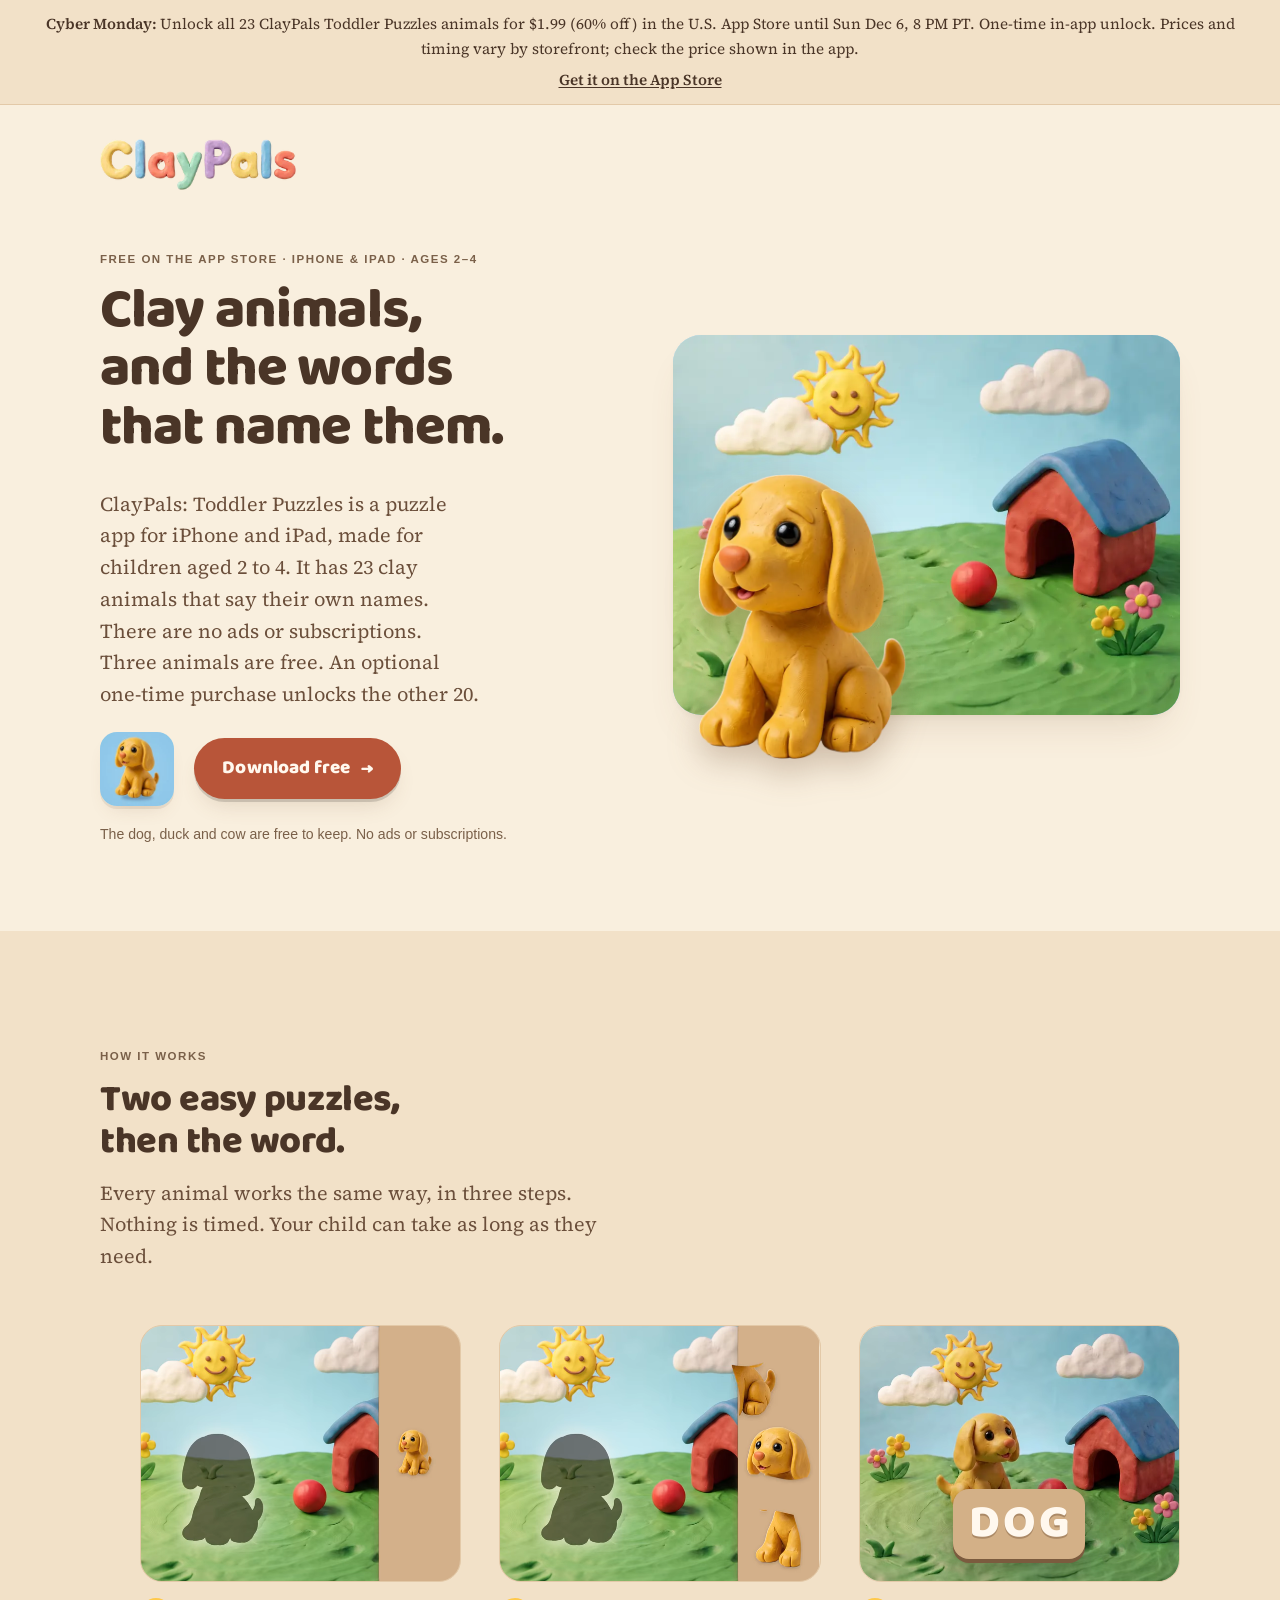
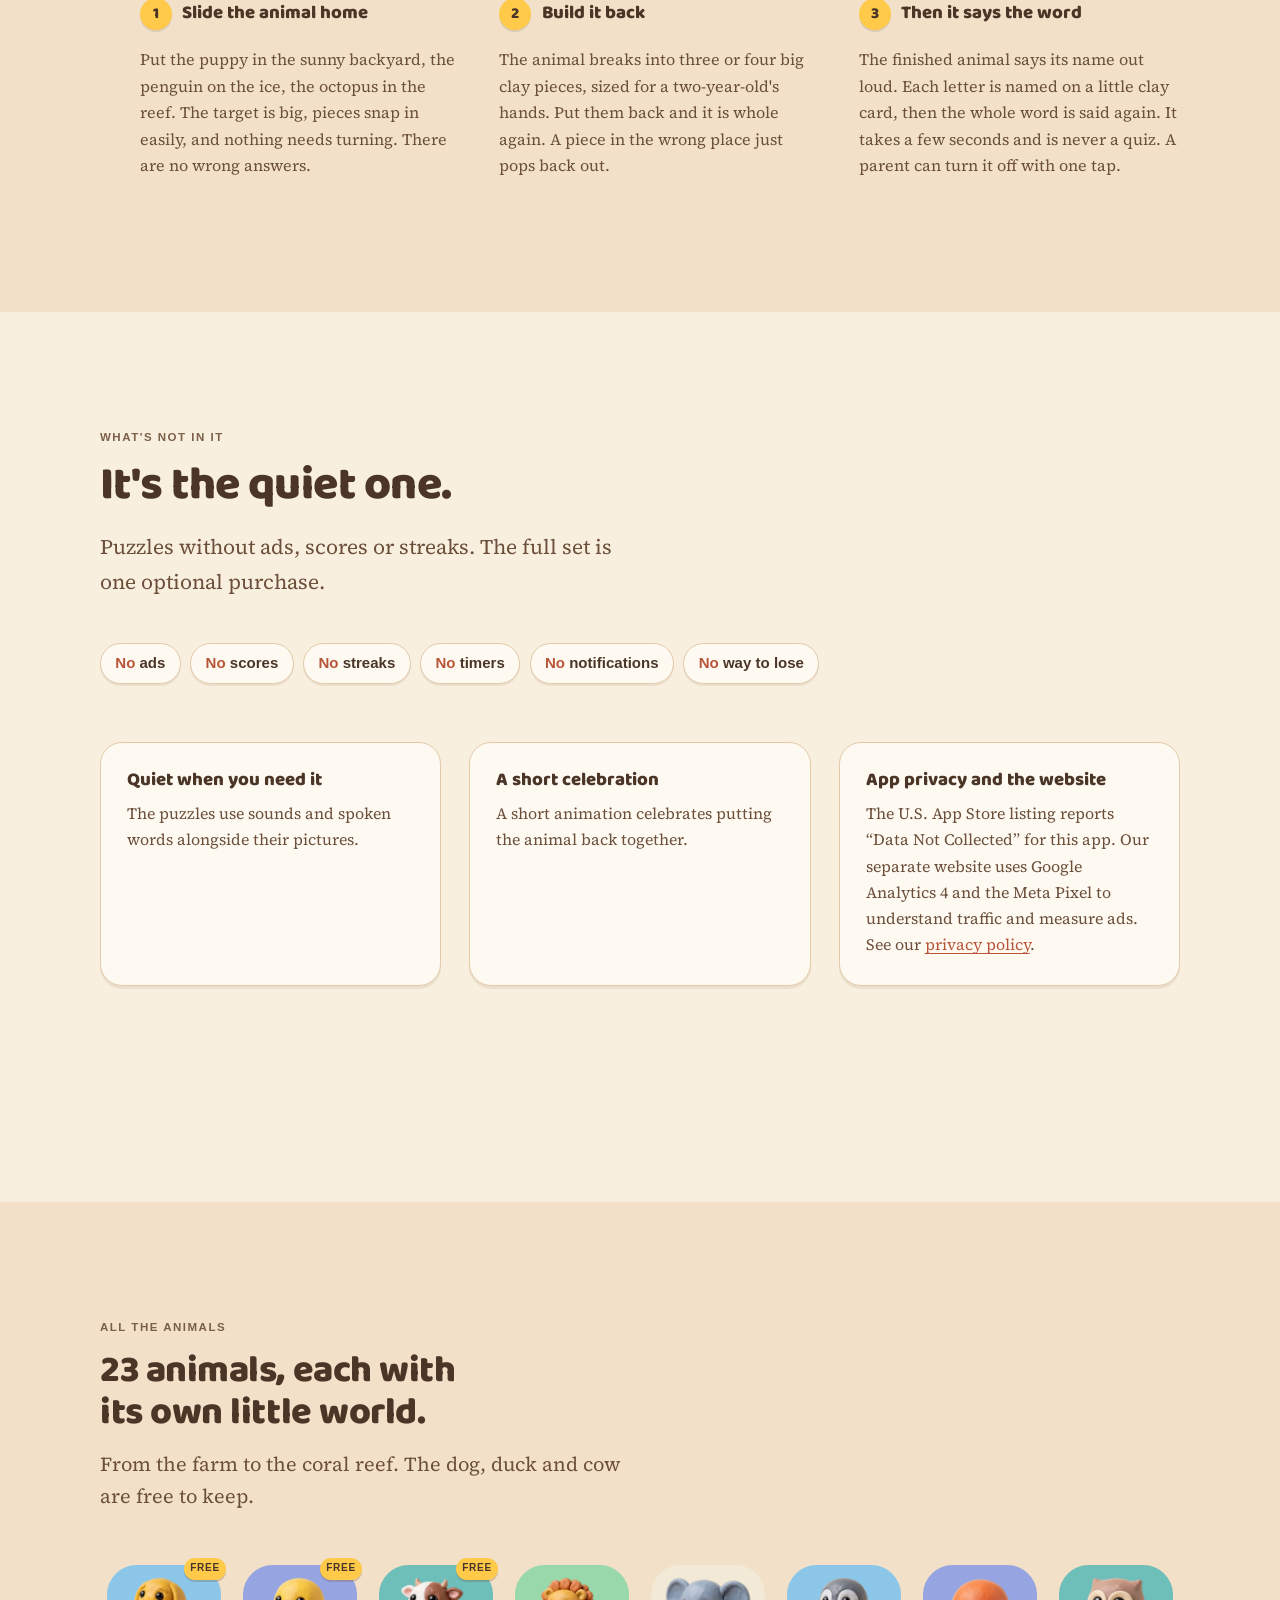
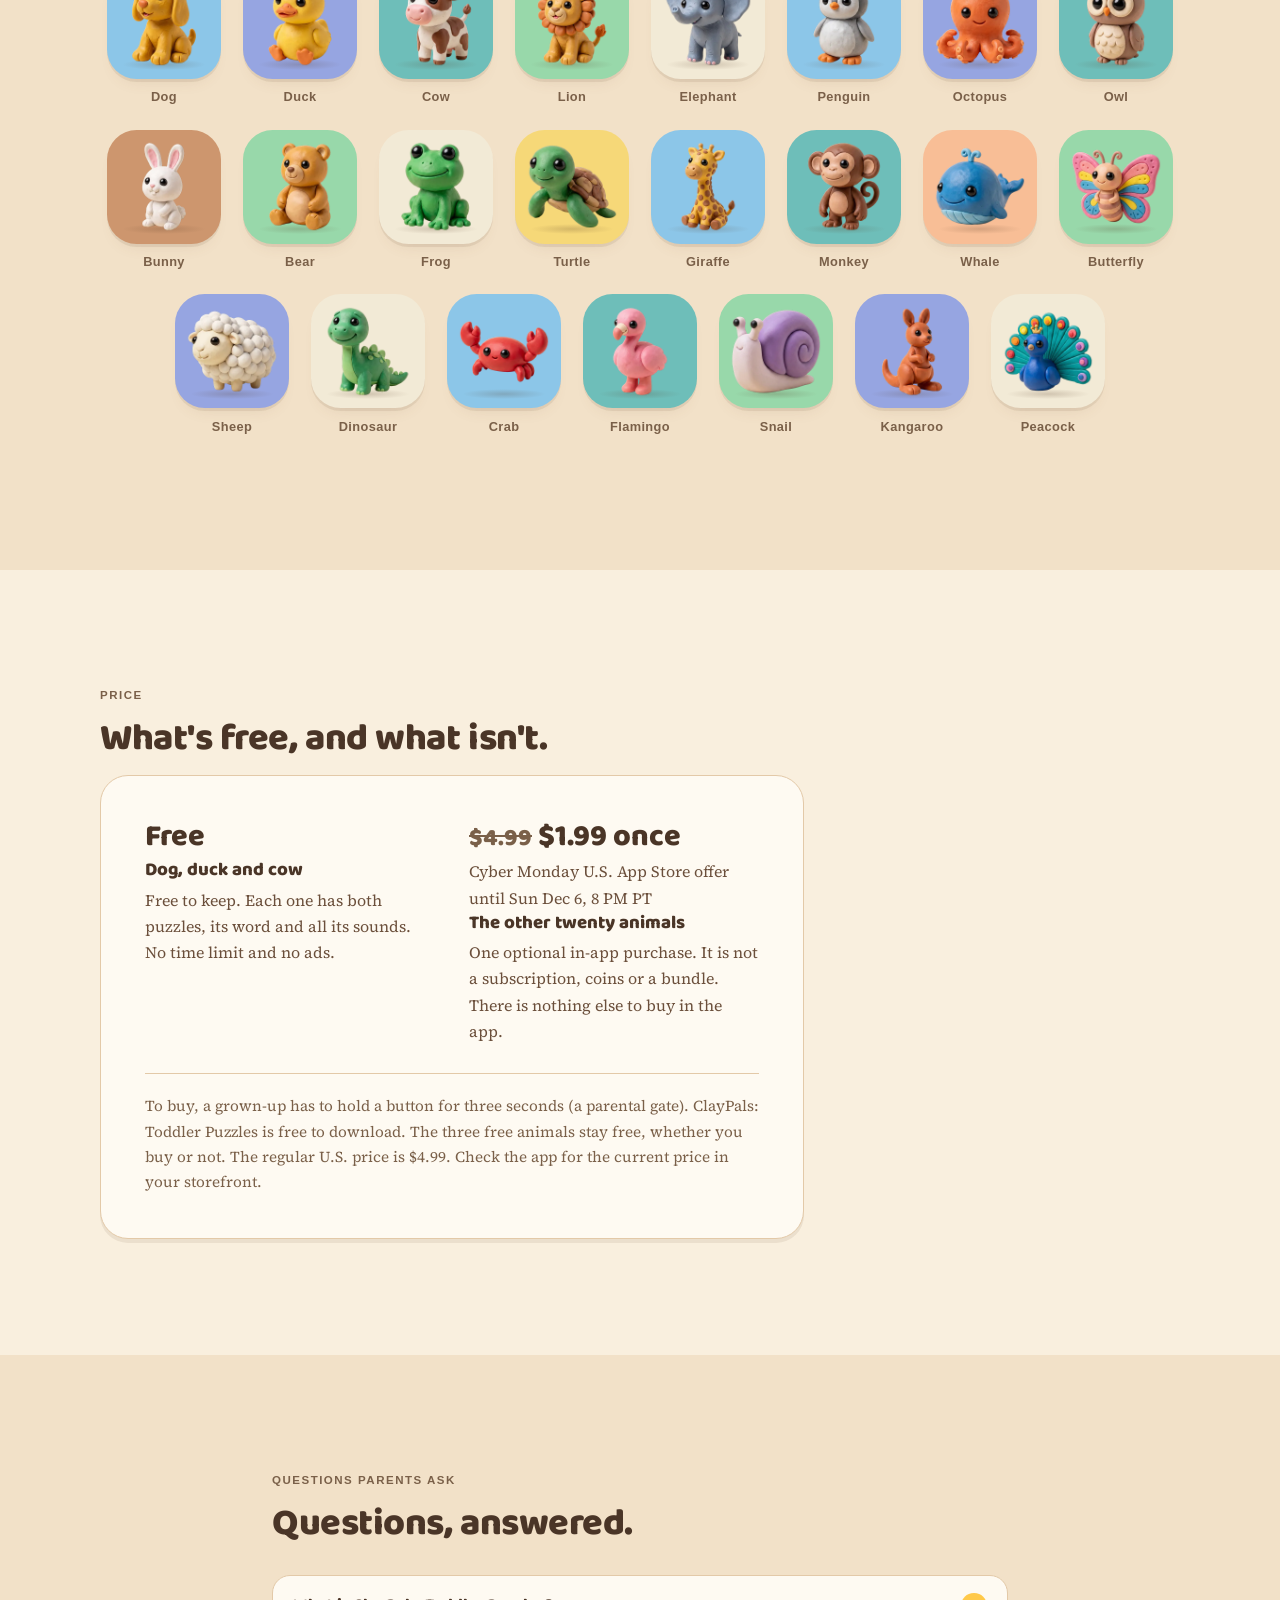
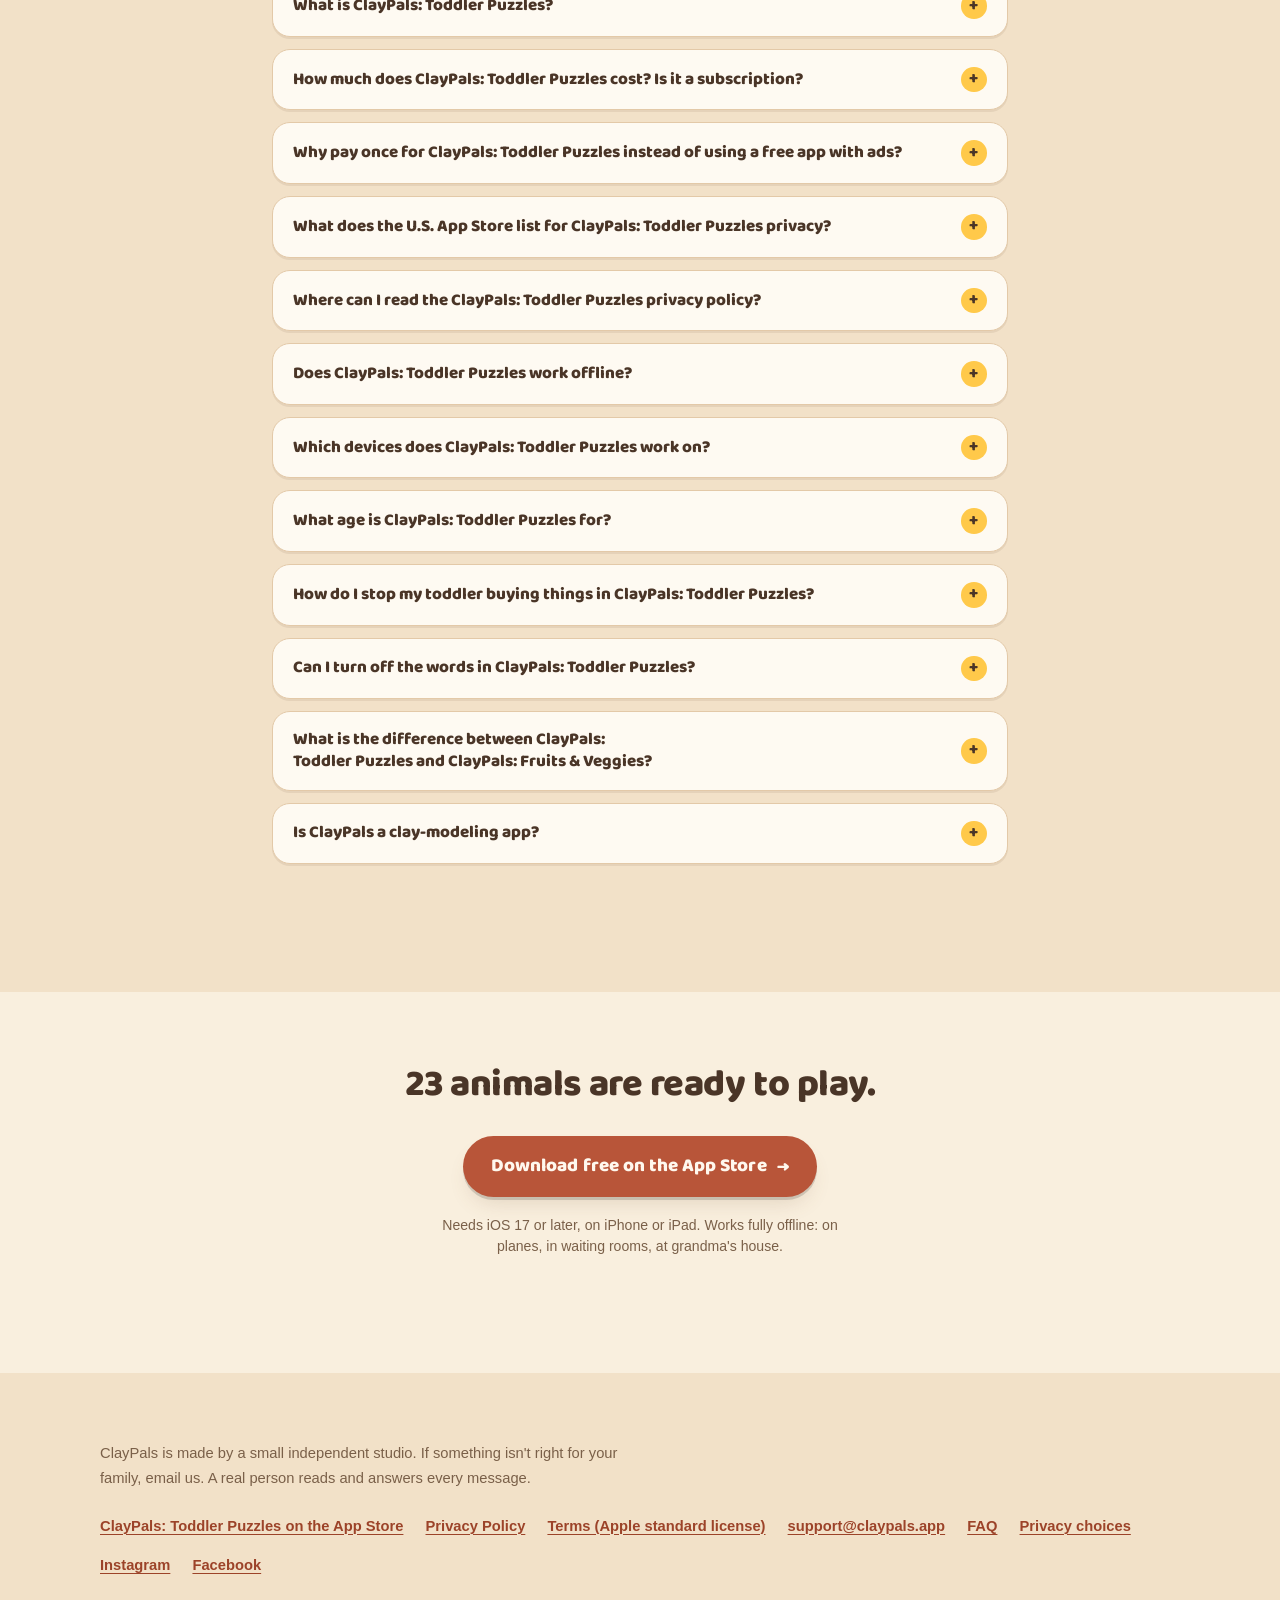
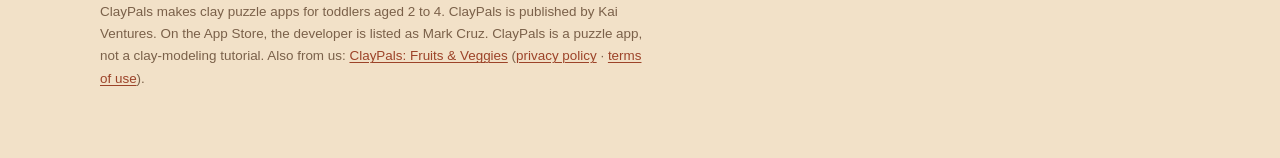
==== commit b07bb4fd: "site: clarify ClayPals app pages and qualify store claims" ====
--- a/index.html
+++ b/index.html
@@ -10,13 +10,13 @@
 <meta charset="utf-8">
 <meta name="viewport" content="width=device-width, initial-scale=1, viewport-fit=cover">
 <title>ClayPals: Toddler Puzzles | Clay puzzle app for ages 2 to 4</title>
-<meta name="description" content="ClayPals: Toddler Puzzles is a puzzle app for iPhone and iPad, for ages 2 to 4. 23 clay animals say their names. No ads. 3 are free, 20 more cost $4.99 once.">
+<meta name="description" content="ClayPals: Toddler Puzzles for iPhone and iPad, ages 2 to 4. 23 clay animals. Free to download, with an optional one-time unlock. No ads.">
 <link rel="canonical" href="https://claypals.app/">
 
 <meta property="og:type" content="website">
 <meta property="og:site_name" content="ClayPals">
 <meta property="og:title" content="ClayPals: Toddler Puzzles, a clay puzzle app for ages 2 to 4">
-<meta property="og:description" content="Clay animals that say their own names. 23 animals, free to download. No ads, no subscription, and the app collects nothing.">
+<meta property="og:description" content="Clay animals that say their own names. 23 animals, free to download. No ads or subscriptions.">
 <meta property="og:url" content="https://claypals.app/">
 <meta property="og:image" content="https://claypals.app/assets/img/og-cover.jpg">
 <meta property="og:image:width" content="1200">
@@ -24,7 +24,7 @@
 <meta property="og:image:alt" content="A yellow clay puppy sitting in a green clay backyard, beside the word ClayPals.">
 <meta name="twitter:card" content="summary_large_image">
 <meta name="twitter:title" content="ClayPals: Toddler Puzzles, a clay puzzle app for ages 2 to 4">
-<meta name="twitter:description" content="Clay animals that say their own names. 23 animals, free to download. No ads, no subscription, and the app collects nothing.">
+<meta name="twitter:description" content="Clay animals that say their own names. 23 animals, free to download. No ads or subscriptions.">
 <meta name="twitter:image" content="https://claypals.app/assets/img/og-cover.jpg">
 
 <!-- Light is the default everywhere, regardless of the visitor's OS setting: the
@@ -388,14 +388,14 @@
       <div>
         <p class="label">Free on the App&nbsp;Store · iPhone &amp; iPad · Ages&nbsp;2–4</p>
         <h1>Clay animals, and the words that name them.</h1>
-        <p class="lead">ClayPals: Toddler Puzzles is a puzzle app for iPhone and iPad, made for children aged 2&nbsp;to&nbsp;4. It has 23 clay animals that say their own names. There are no ads, no subscription and no data collected. Three animals are free. The other 20 cost $4.99, one time.</p>
+        <p class="lead">ClayPals: Toddler Puzzles is a puzzle app for iPhone and iPad, made for children aged 2&nbsp;to&nbsp;4. It has 23 clay animals that say their own names. There are no ads or subscriptions. Three animals are free. An optional one-time purchase unlocks the other 20.</p>
         <div class="cta-row">
           <img class="appicon" src="assets/icon/icon-160.webp" width="160" height="160"
                decoding="async" alt="The ClayPals app icon: a yellow clay puppy on a sky-blue ground.">
           <a class="btn" data-cta="hero" href="https://apps.apple.com/us/app/claypals-toddler-puzzles/id6794948298">
             Download free <span class="arrow" aria-hidden="true">→</span></a>
         </div>
-        <p class="btn-note">The dog, duck and cow are free to keep. No ads, no subscription, no accounts. The app collects nothing about your child.</p>
+        <p class="btn-note">The dog, duck and cow are free to keep. No ads or subscriptions.</p>
       </div>
 
       <div class="diorama">
@@ -496,7 +496,7 @@
       <div class="prose reveal">
         <p class="label">What's not in it</p>
         <h2 class="quiet-statement">It's the quiet one.</h2>
-        <p class="quiet-sub">No ads, no scores, no streaks, and nothing collected in the app. After one purchase, there is nothing else to buy.</p>
+        <p class="quiet-sub">Puzzles without ads, scores or streaks. The full set is one optional purchase.</p>
       </div>
 
       <ul class="chips reveal">
@@ -505,24 +505,21 @@
         <li><b>No</b> streaks</li>
         <li><b>No</b> timers</li>
         <li><b>No</b> notifications</li>
-        <li><b>No</b> accounts</li>
-        <li><b>No</b> microphone</li>
-        <li><b>No</b> data collected</li>
         <li><b>No</b> way to lose</li>
       </ul>
 
       <div class="proofs">
         <div class="proof reveal">
           <h3>Quiet when you need it</h3>
-          <p>Turn on the mute switch and the app goes silent. If a podcast is playing, the app plays quietly under it and does not stop it. The background music is soft and turns off with one tap.</p>
+          <p>The puzzles use sounds and spoken words alongside their pictures.</p>
         </div>
         <div class="proof reveal">
-          <h3>The same short celebration every time</h3>
-          <p>Each celebration is one four-second clip, with no cuts, no loud music and no flashing. It is the same for that animal every time.</p>
+          <h3>A short celebration</h3>
+          <p>A short animation celebrates putting the animal back together.</p>
         </div>
         <div class="proof reveal">
-          <h3>Inside the app, nothing leaves the device</h3>
-          <p>The app has no analytics, tracking, accounts, microphone or speech recognition. It never listens. It works fully in airplane mode. Apple privacy label: Data Not Collected. Our website uses Google Analytics, PostHog and the Meta Pixel, tools that count visits and measure ads. See our <a href="privacy.html">privacy policy</a>.</p>
+          <h3>App privacy and the website</h3>
+          <p>The U.S. App Store listing reports “Data Not Collected” for this app. Our separate website uses Google Analytics 4 and the Meta Pixel to understand traffic and measure ads. See our <a href="privacy.html">privacy policy</a>.</p>
         </div>
       </div>
 
@@ -727,8 +724,8 @@
             <p>One optional in-app purchase. It is not a subscription, coins or a bundle. There is nothing else to buy in the app.</p>
           </li>
         </ul>
-        <p class="fineprint">To buy, a grown-up has to hold a button for three seconds (a parental gate). Family Sharing and Ask&nbsp;to&nbsp;Buy (Apple settings that let a parent approve purchases) work as normal.
-          ClayPals: Toddler Puzzles is free to download. The three free animals stay free, whether you buy or not. In the UK, the full set costs £4.99.</p>
+        <p class="fineprint">To buy, a grown-up has to hold a button for three seconds (a parental gate).
+          ClayPals: Toddler Puzzles is free to download. The three free animals stay free, whether you buy or not. The regular U.S. price is $4.99. Check the app for the current price in your storefront.</p>
       </div>
     </div>
   </section>
@@ -742,31 +739,31 @@
     <h2>Questions, answered.</h2>
     <details>
       <summary><h3>What is ClayPals: Toddler Puzzles?</h3></summary>
-      <p>ClayPals: Toddler Puzzles is a puzzle app for iPhone and iPad, made for children aged 2 to 4. It has 23 clay animals that say their own names. There are no ads, no subscription and no data collected. Three animals are free. The other 20 cost $4.99, one time. It is made by Kai Ventures.</p>
+      <p>ClayPals: Toddler Puzzles is a puzzle app for iPhone and iPad, made for children aged 2 to 4. It has 23 clay animals that say their own names. There are no ads or subscriptions. Three animals are free. An optional one-time purchase unlocks the other 20. It is made by Kai Ventures.</p>
     </details>
     <details>
       <summary><h3>How much does ClayPals: Toddler Puzzles cost? Is it a subscription?</h3></summary>
-      <p>ClayPals: Toddler Puzzles is free to download, and the dog, duck and cow are free to keep. One optional in-app purchase, All Animals, unlocks the other 20 animals for $4.99, one time (£4.99 in the UK). It is not a subscription. There are no coins, no bundles and no ads.</p>
+      <p>ClayPals: Toddler Puzzles is free to download, and the dog, duck and cow are free to keep. One optional in-app purchase, All Animals, unlocks the other 20 animals. The regular U.S. price is $4.99. Prices and offers vary by storefront; check the current price in the app. It is not a subscription. There are no coins, no bundles and no ads.</p>
     </details>
     <details>
       <summary><h3>Why pay once for ClayPals: Toddler Puzzles instead of using a free app with ads?</h3></summary>
-      <p>With ClayPals: Toddler Puzzles, you can try three animals for free and unlock the rest for $4.99, one time. So there are no ads for your child to tap and no subscription to cancel. Many free kids&#x27; apps make money from ads, and many learning apps charge every month. Check an app&#x27;s privacy label before you choose.</p>
-    </details>
-    <details>
-      <summary><h3>Does ClayPals: Toddler Puzzles collect data or show ads?</h3></summary>
-      <p>No. ClayPals: Toddler Puzzles shows no ads and collects no data. Its Apple privacy label says Data Not Collected. The app has no analytics (usage tracking), accounts or microphone, and progress is saved only on the device. The claypals.app website is separate. It uses Google Analytics, PostHog and the Meta Pixel (tools that count visits and measure ads).</p>
-    </details>
-    <details>
-      <summary><h3>Does ClayPals: Toddler Puzzles follow children&#x27;s privacy laws like COPPA?</h3></summary>
-      <p>ClayPals: Toddler Puzzles collects no personal information from anyone. So it collects none from children under COPPA (the US law on children&#x27;s privacy online) or the GDPR (the privacy law in the EU and UK). Its Apple privacy label says Data Not Collected, and deleting the app removes everything it saved. Full policy: claypals.app/privacy.html.</p>
+      <p>With ClayPals: Toddler Puzzles, you can try three animals for free and unlock the rest with one optional in-app purchase. So there are no ads for your child to tap and no subscription to cancel. Many free kids&#x27; apps make money from ads, and many learning apps charge every month. Check an app&#x27;s privacy label before you choose.</p>
+    </details>
+    <details>
+      <summary><h3>What does the U.S. App Store list for ClayPals: Toddler Puzzles privacy?</h3></summary>
+      <p>The U.S. App Store privacy label for ClayPals: Toddler Puzzles says “Data Not Collected.” This is about the app, not the separate ClayPals website. Learn more: <a href="privacy.html">claypals.app/privacy.html</a>.</p>
+    </details>
+    <details>
+      <summary><h3>Where can I read the ClayPals: Toddler Puzzles privacy policy?</h3></summary>
+      <p>The privacy policy explains how ClayPals: Toddler Puzzles handles information and how the separate website works. Full policy: <a href="privacy.html">claypals.app/privacy.html</a>.</p>
     </details>
     <details>
       <summary><h3>Does ClayPals: Toddler Puzzles work offline?</h3></summary>
-      <p>Yes. ClayPals: Toddler Puzzles works fully offline, including in airplane mode. You can use it on a plane, in a waiting room or anywhere without Wi-Fi. The app does not connect to the internet on its own. It only uses Apple&#x27;s App Store if a grown-up chooses to buy the full set of animals.</p>
+      <p>Yes. ClayPals: Toddler Puzzles works fully offline, including in airplane mode. You can use it on a plane, in a waiting room or anywhere without Wi-Fi. The optional unlock uses the App Store.</p>
     </details>
     <details>
       <summary><h3>Which devices does ClayPals: Toddler Puzzles work on?</h3></summary>
-      <p>ClayPals: Toddler Puzzles works on iPhone and iPad with iOS 17 or later. It is not available for Android, and Apple lists it as not verified for Mac. The app is in English only. It does not need Wi-Fi, an account or any other app to play.</p>
+      <p>ClayPals: Toddler Puzzles works on iPhone and iPad with iOS 17 or later. It is not available for Android, and Apple lists it as not verified for Mac. The app is in English only. The puzzles can be played offline.</p>
     </details>
     <details>
       <summary><h3>What age is ClayPals: Toddler Puzzles for?</h3></summary>
@@ -774,11 +771,11 @@
     </details>
     <details>
       <summary><h3>How do I stop my toddler buying things in ClayPals: Toddler Puzzles?</h3></summary>
-      <p>In ClayPals: Toddler Puzzles, the only purchase is behind a parental gate: a grown-up has to hold a button for three seconds. Apple&#x27;s Ask to Buy (a parent approves each purchase) and Family Sharing work as normal. There is only one thing to buy, so the most anyone can spend is $4.99.</p>
-    </details>
-    <details>
-      <summary><h3>Can I turn off the words or the sound in ClayPals: Toddler Puzzles?</h3></summary>
-      <p>Yes. In ClayPals: Toddler Puzzles, a parent can turn off the spoken words and letters with one tap. The background music is soft and also turns off with one tap. The app goes silent when the mute switch is on. If a podcast or music is playing, the app plays quietly under it and does not stop it.</p>
+      <p>In ClayPals: Toddler Puzzles, the only purchase is behind a parental gate: a grown-up has to hold a button for three seconds. There is only one optional unlock. Check the app for the price in your storefront.</p>
+    </details>
+    <details>
+      <summary><h3>Can I turn off the words in ClayPals: Toddler Puzzles?</h3></summary>
+      <p>Yes. The U.S. App Store description for ClayPals: Toddler Puzzles says the word feature can be turned off.</p>
     </details>
     <details>
       <summary><h3>What is the difference between ClayPals: Toddler Puzzles and ClayPals: Fruits &amp; Veggies?</h3></summary>
@@ -884,7 +881,7 @@
       "about": {
         "@id": "https://claypals.app/#app"
       },
-      "dateModified": "2026-10-31",
+      "dateModified": "2026-11-25",
       "inLanguage": "en",
       "relatedLink": "https://claypals.app/produce/"
     },
@@ -892,7 +889,7 @@
       "@type": "MobileApplication",
       "@id": "https://claypals.app/#app",
       "name": "ClayPals: Toddler Puzzles",
-      "description": "ClayPals: Toddler Puzzles is a puzzle app for iPhone and iPad, made for children aged 2 to 4. It has 23 clay animals that say their own names. There are no ads, no subscription and no data collected. Three animals are free. The other 20 cost $4.99, one time.",
+      "description": "ClayPals: Toddler Puzzles is a puzzle app for iPhone and iPad, made for children aged 2 to 4. It has 23 clay animals that say their own names. There are no ads or subscriptions. Three animals are free. An optional one-time purchase unlocks the other 20.",
       "url": "https://claypals.app/",
       "sameAs": [
         "https://apps.apple.com/us/app/claypals-toddler-puzzles/id6794948298"
@@ -927,13 +924,6 @@
           "name": "Free download",
           "price": "0",
           "priceCurrency": "USD"
-        },
-        {
-          "@type": "Offer",
-          "name": "All Animals",
-          "description": "Unlocks the other 20 animals. One-time in-app purchase. Not a subscription.",
-          "price": "4.99",
-          "priceCurrency": "USD"
         }
       ]
     }
@@ -950,7 +940,7 @@
       "name": "What is ClayPals: Toddler Puzzles?",
       "acceptedAnswer": {
         "@type": "Answer",
-        "text": "ClayPals: Toddler Puzzles is a puzzle app for iPhone and iPad, made for children aged 2 to 4. It has 23 clay animals that say their own names. There are no ads, no subscription and no data collected. Three animals are free. The other 20 cost $4.99, one time. It is made by Kai Ventures."
+        "text": "ClayPals: Toddler Puzzles is a puzzle app for iPhone and iPad, made for children aged 2 to 4. It has 23 clay animals that say their own names. There are no ads or subscriptions. Three animals are free. An optional one-time purchase unlocks the other 20. It is made by Kai Ventures."
       }
     },
     {
@@ -958,7 +948,7 @@
       "name": "How much does ClayPals: Toddler Puzzles cost? Is it a subscription?",
       "acceptedAnswer": {
         "@type": "Answer",
-        "text": "ClayPals: Toddler Puzzles is free to download, and the dog, duck and cow are free to keep. One optional in-app purchase, All Animals, unlocks the other 20 animals for $4.99, one time (£4.99 in the UK). It is not a subscription. There are no coins, no bundles and no ads."
+        "text": "ClayPals: Toddler Puzzles is free to download, and the dog, duck and cow are free to keep. One optional in-app purchase, All Animals, unlocks the other 20 animals. The regular U.S. price is $4.99. Prices and offers vary by storefront; check the current price in the app. It is not a subscription. There are no coins, no bundles and no ads."
       }
     },
     {
@@ -966,23 +956,23 @@
       "name": "Why pay once for ClayPals: Toddler Puzzles instead of using a free app with ads?",
       "acceptedAnswer": {
         "@type": "Answer",
-        "text": "With ClayPals: Toddler Puzzles, you can try three animals for free and unlock the rest for $4.99, one time. So there are no ads for your child to tap and no subscription to cancel. Many free kids' apps make money from ads, and many learning apps charge every month. Check an app's privacy label before you choose."
-      }
-    },
-    {
-      "@type": "Question",
-      "name": "Does ClayPals: Toddler Puzzles collect data or show ads?",
-      "acceptedAnswer": {
-        "@type": "Answer",
-        "text": "No. ClayPals: Toddler Puzzles shows no ads and collects no data. Its Apple privacy label says Data Not Collected. The app has no analytics (usage tracking), accounts or microphone, and progress is saved only on the device. The claypals.app website is separate. It uses Google Analytics, PostHog and the Meta Pixel (tools that count visits and measure ads)."
-      }
-    },
-    {
-      "@type": "Question",
-      "name": "Does ClayPals: Toddler Puzzles follow children's privacy laws like COPPA?",
-      "acceptedAnswer": {
-        "@type": "Answer",
-        "text": "ClayPals: Toddler Puzzles collects no personal information from anyone. So it collects none from children under COPPA (the US law on children's privacy online) or the GDPR (the privacy law in the EU and UK). Its Apple privacy label says Data Not Collected, and deleting the app removes everything it saved. Full policy: claypals.app/privacy.html."
+        "text": "With ClayPals: Toddler Puzzles, you can try three animals for free and unlock the rest with one optional in-app purchase. So there are no ads for your child to tap and no subscription to cancel. Many free kids' apps make money from ads, and many learning apps charge every month. Check an app's privacy label before you choose."
+      }
+    },
+    {
+      "@type": "Question",
+      "name": "What does the U.S. App Store list for ClayPals: Toddler Puzzles privacy?",
+      "acceptedAnswer": {
+        "@type": "Answer",
+        "text": "The U.S. App Store privacy label for ClayPals: Toddler Puzzles says “Data Not Collected.” This is about the app, not the separate ClayPals website. Learn more: claypals.app/privacy.html."
+      }
+    },
+    {
+      "@type": "Question",
+      "name": "Where can I read the ClayPals: Toddler Puzzles privacy policy?",
+      "acceptedAnswer": {
+        "@type": "Answer",
+        "text": "The privacy policy explains how ClayPals: Toddler Puzzles handles information and how the separate website works. Full policy: claypals.app/privacy.html."
       }
     },
     {
@@ -990,7 +980,7 @@
       "name": "Does ClayPals: Toddler Puzzles work offline?",
       "acceptedAnswer": {
         "@type": "Answer",
-        "text": "Yes. ClayPals: Toddler Puzzles works fully offline, including in airplane mode. You can use it on a plane, in a waiting room or anywhere without Wi-Fi. The app does not connect to the internet on its own. It only uses Apple's App Store if a grown-up chooses to buy the full set of animals."
+        "text": "Yes. ClayPals: Toddler Puzzles works fully offline, including in airplane mode. You can use it on a plane, in a waiting room or anywhere without Wi-Fi. The optional unlock uses the App Store."
       }
     },
     {
@@ -998,7 +988,7 @@
       "name": "Which devices does ClayPals: Toddler Puzzles work on?",
       "acceptedAnswer": {
         "@type": "Answer",
-        "text": "ClayPals: Toddler Puzzles works on iPhone and iPad with iOS 17 or later. It is not available for Android, and Apple lists it as not verified for Mac. The app is in English only. It does not need Wi-Fi, an account or any other app to play."
+        "text": "ClayPals: Toddler Puzzles works on iPhone and iPad with iOS 17 or later. It is not available for Android, and Apple lists it as not verified for Mac. The app is in English only. The puzzles can be played offline."
       }
     },
     {
@@ -1014,15 +1004,15 @@
       "name": "How do I stop my toddler buying things in ClayPals: Toddler Puzzles?",
       "acceptedAnswer": {
         "@type": "Answer",
-        "text": "In ClayPals: Toddler Puzzles, the only purchase is behind a parental gate: a grown-up has to hold a button for three seconds. Apple's Ask to Buy (a parent approves each purchase) and Family Sharing work as normal. There is only one thing to buy, so the most anyone can spend is $4.99."
-      }
-    },
-    {
-      "@type": "Question",
-      "name": "Can I turn off the words or the sound in ClayPals: Toddler Puzzles?",
-      "acceptedAnswer": {
-        "@type": "Answer",
-        "text": "Yes. In ClayPals: Toddler Puzzles, a parent can turn off the spoken words and letters with one tap. The background music is soft and also turns off with one tap. The app goes silent when the mute switch is on. If a podcast or music is playing, the app plays quietly under it and does not stop it."
+        "text": "In ClayPals: Toddler Puzzles, the only purchase is behind a parental gate: a grown-up has to hold a button for three seconds. There is only one optional unlock. Check the app for the price in your storefront."
+      }
+    },
+    {
+      "@type": "Question",
+      "name": "Can I turn off the words in ClayPals: Toddler Puzzles?",
+      "acceptedAnswer": {
+        "@type": "Answer",
+        "text": "Yes. The U.S. App Store description for ClayPals: Toddler Puzzles says the word feature can be turned off."
       }
     },
     {
